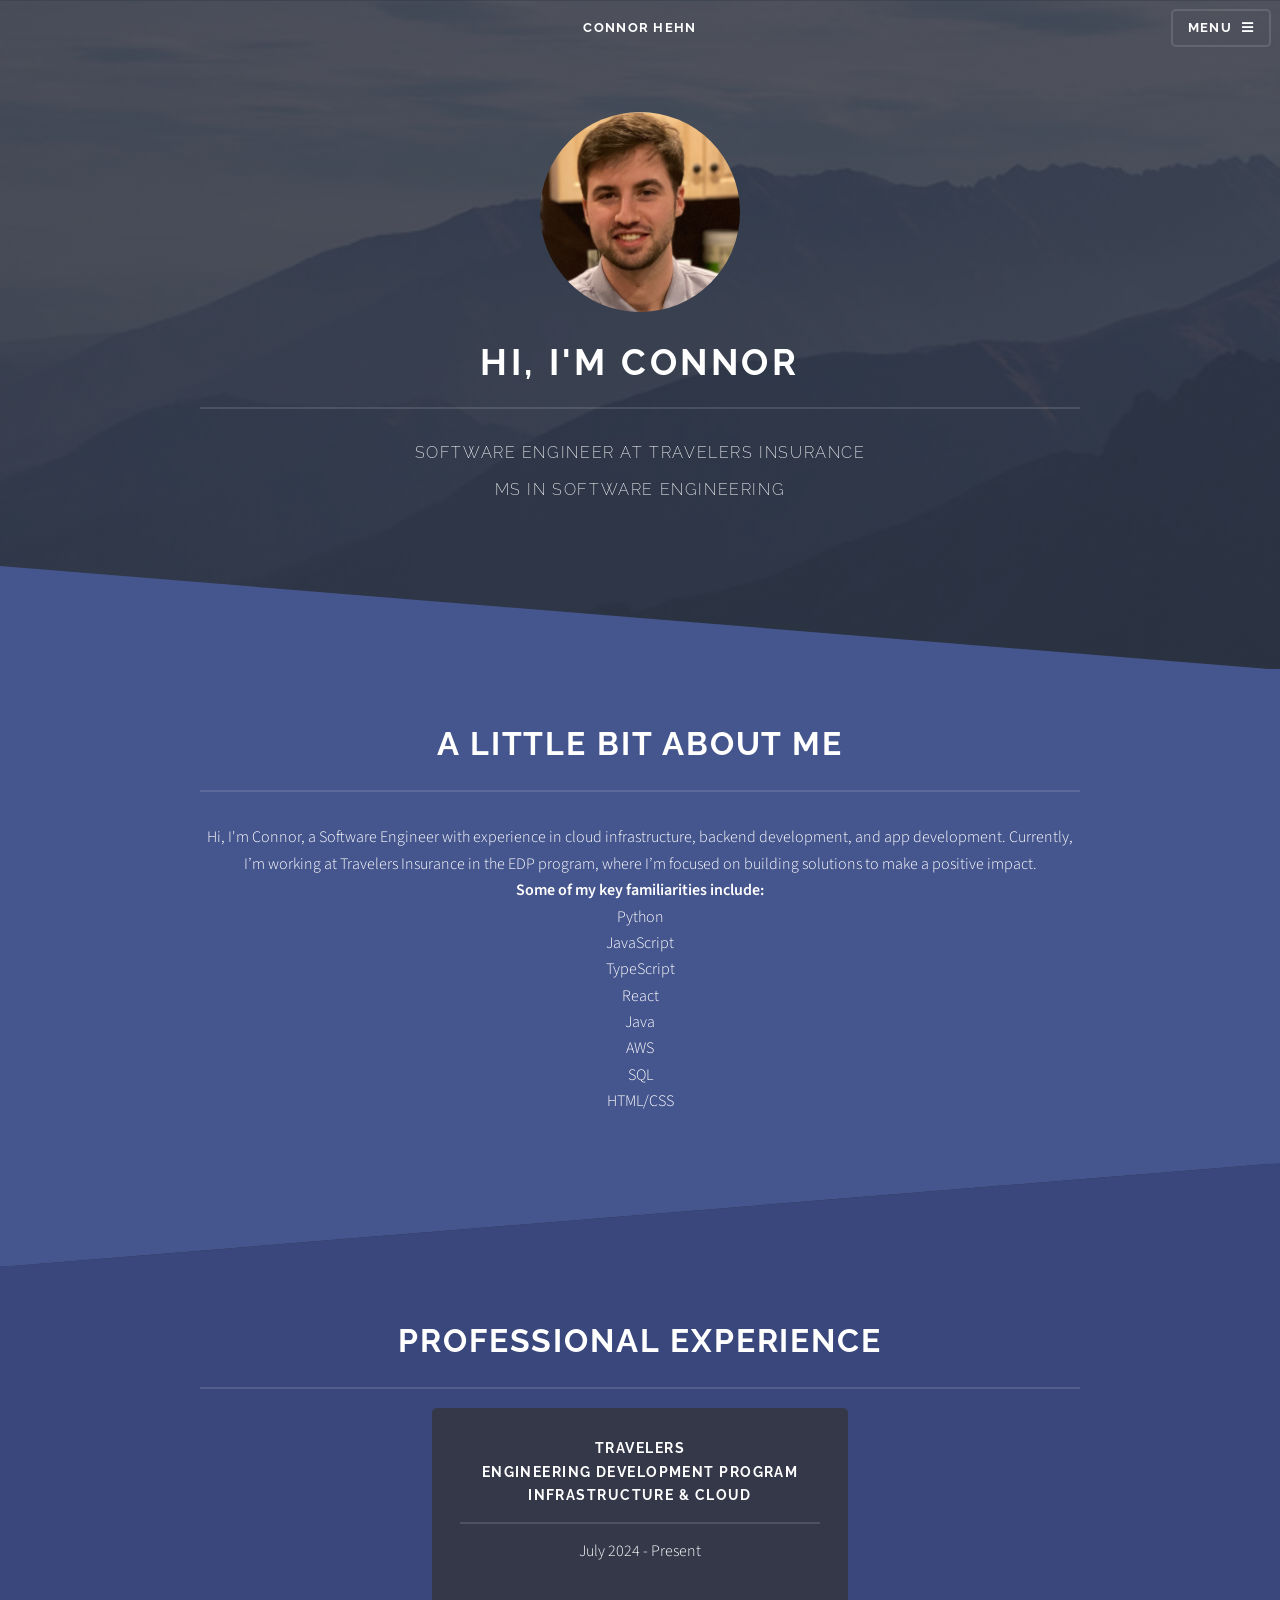
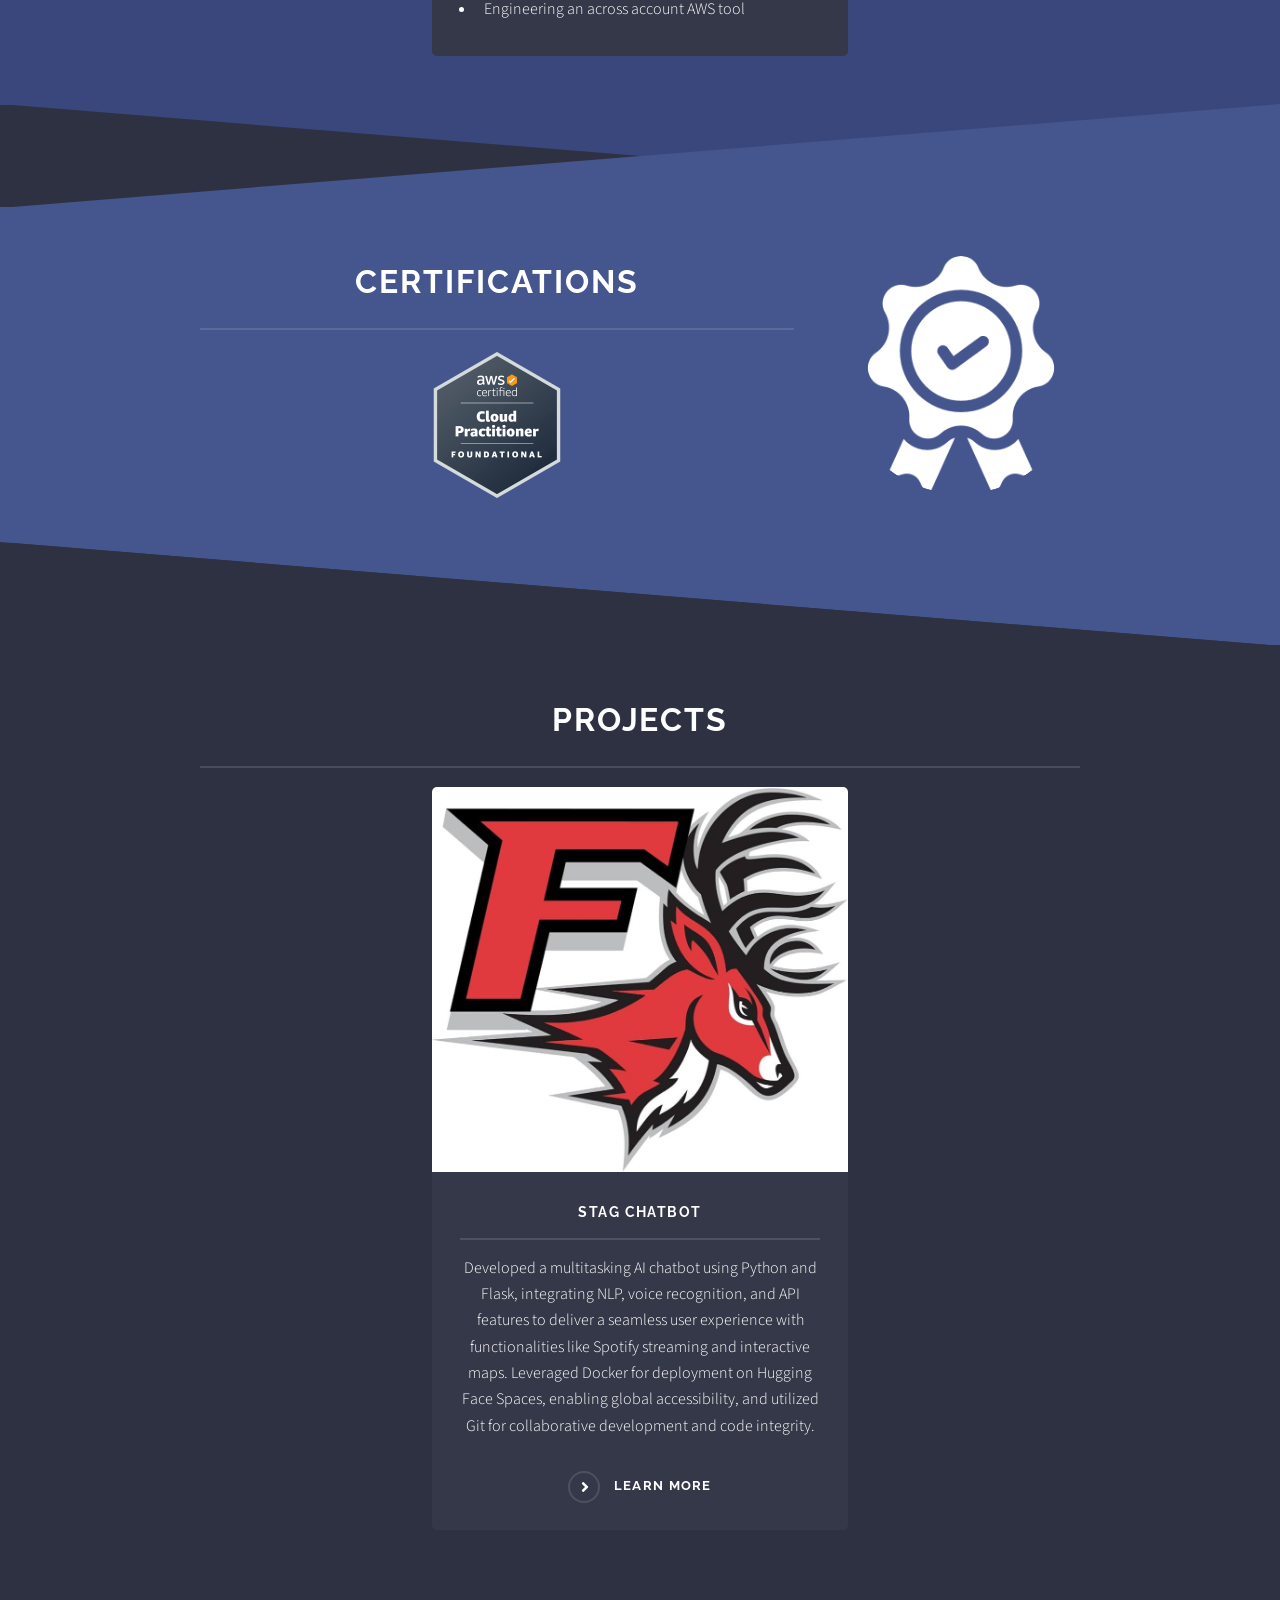
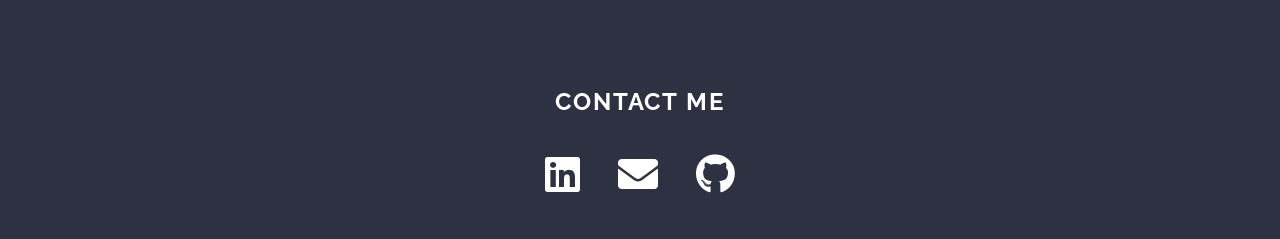
==== index.html @ ee466ce4 "fix certification link" ====
<!DOCTYPE HTML>
<html>
	<head>
		<title>Connor Hehn</title>
		<meta charset="utf-8" />
		<meta name="viewport" content="width=device-width, initial-scale=1, user-scalable=no" />
		<meta name="author" content="Connor Hehn">
		<meta name="description" property="og:description" content="A personal website to highlight Connor Hehn's portfolio as a software engineer.">
		<meta property="og:image" content="pageimage.png">
		<meta property="og:title" content="Connor Hehn">
		<link rel="stylesheet" href="assets/css/main.css" />
		<link rel="icon" href="favicon.ico"/>
		<noscript><link rel="stylesheet" href="assets/css/noscript.css" /></noscript>
	</head>
		<!-- Google tag (gtag.js) -->
	<script async src="https://www.googletagmanager.com/gtag/js?id=G-J996X0J5LH"></script>
	<script>
	window.dataLayer = window.dataLayer || [];
	function gtag(){dataLayer.push(arguments);}
	gtag('js', new Date());
	gtag('config', 'G-J996X0J5LH');
	</script>
	<body class="is-preload">
		<!-- Page Wrapper -->
		<div id="page-wrapper">
			<!-- Header -->
			<header id="header" class="alt">
				<h1><a href="index.html">Connor Hehn</a></h1>
				<nav>
					<a href="#menu">Menu</a>
				</nav>
			</header>
			<!-- Menu -->
			<nav id="menu">
				<div class="inner">
					<h2>Menu</h2>
					<ul class="links">
						<li><a href="stag-chatbot.html">Stag Chatbot</a></li>
					</ul>
					<a href="#" class="close">Close</a>
				</div>
			</nav>
			<!-- Banner -->
			<section id="banner">
				<div class="inner">
					<style>
						img {
							border-radius: 50%;
							display: block;
							margin-left: auto;
							margin-right: auto;
						}
						p {text-align: center;}
					</style>
					<div class="logo"><img src="images/connor.jpg" alt="Picture of Me" width="200" height="200"></span></div>
					<h2 style="text-align: center;">Hi, I'm Connor</h2>
					<p style="margin-bottom: 5px"> Software Engineer at Travelers Insurance </p>
					<p> MS in Software Engineering </p>
				</div>
			</section>

			<!-- Wrapper -->
			<!-- Regular wrapper angles down to left, alt angles down to right -->
			<!-- Use article style="position: relative; margin:auto;" on last article if
				   odd number of projects. If even number, simply use article-->
			<section id="wrapper">
				<section id="one" class="wrapper alt spotlight style2">
					<div class="inner">
						<div class="content">
							<style>
								h2, h1, a {text-align: center;}
							</style>
							<h2 class="major"><font size="6">A Little Bit About Me</font></h2>
							<p>
							<p>Hi, I'm Connor, a Software Engineer with experience in cloud infrastructure, backend development, and app development.
								Currently, I’m working at Travelers Insurance in the EDP program, where I’m focused on building solutions to make a positive impact.<br>
								<b>Some of my key familiarities include:</b><br>
								Python<br>
								JavaScript<br>
								TypeScript<br>
								React<br>
								Java<br>
								AWS<br>
								SQL<br>
								HTML/CSS<br>
							</p>
							<!-- <a href="pages/Connor_Hehn_Resume.pdf" target="_blank" class="special">Resume</a> -->
							<!-- Proficiency bubbles for different skills -->
							<!-- <div id="proficiency-bubbles">
								<div class="dot  gray  dot--full"></div>
								<div class="dot  gray  dot--full"></div>
								<div class="dot  gray  dot--fill-left"></div>
								<div class="dot  gray  dot--empty"></div>
								<div class="dot  gray  dot--empty"></div>
							</div> -->
						</div>
					</div>
				</section>
				<!-- Use this section to describe work experience.
						 If using this, change class for section id four to "wrapper" -->
				<section id="one" class="wrapper spotlight style4">
					<div class="inner harry">
						<div class="content">
							<h2 class="major"><font size="6">Professional Experience</font></h2>
							<section class="features">
								<article style="position: relative; margin:auto;">
									<h3 class="major" style="text-align: center;">
										<a
											class="url"
											href="https://www.travelers.com/"
											target="_blank"
										>Travelers</a><br>
										Engineering Development Program
										Infrastructure & Cloud
									</h3>
									<p class="work-date">July 2024 - Present</p>
									<ul style="text-align:left;">
										<li>Engineering an across account AWS tool</li>
									</ul>
								</article>

							</section>
						</div>
					</div>
				</section>
				<section id="three" class="wrapper spotlight style2">
					<div class="inner">
						<a class="image">
							<img src="images/certification.png" alt="Certification" style="filter: invert(1) brightness(2);">
						</a>

						<div class="content">
							<h2 class="major"><font size="6">Certifications</font></h2>
							<!-- <p>AWS Certified Cloud Practitioner</p> -->
							<a href="https://www.credly.com/badges/d2fedb6b-5ef0-405b-ab07-8975666cb69b/public_url" target="_blank">
								<img src="images/aws-certified-cloud-practitioner.png" alt="Certification" width="150" height="150">
							</a>
							<br>
							<!-- <a href="https://www.parchment.com/u/award/5f5fc1798670647a7231872740c32a31" target="_blank">
								<img src="images/Fairfield_University_seal.png" alt="Diploma" width="150" height="150">
							</a> -->
														<!-- <a href="#" class="special">Learn more</a> -->
						</div>
					</div>
				</section>
				<!-- Side Projects Heading -->
				<section id="four" class="wrapper alt style1">
					<div class="inner harry" style="text-align: center;">
						<h2 class="major"><font size="6">Projects</font></h2>
						<section class="features">
							<article style="position: relative; margin:auto;">
								<a href="stag-chatbot.html" class="image"><img src="images/Stag.jpg" alt="" /></a>
								<h3 class="major">Stag Chatbot</h3>
								<p>Developed a multitasking AI chatbot using Python and Flask, integrating NLP, voice recognition,
									and API features to deliver a seamless user experience with functionalities like
									Spotify streaming and interactive maps. Leveraged Docker for deployment on Hugging Face Spaces,
									enabling global accessibility, and utilized Git for collaborative development and code integrity.
								</p>
								<a href="stag-chatbot.html" class="special">Learn more</a>
							</article>
						</section>
					</div>
				</section>
				<!-- Use this section to add any information after portfolio -->
				<!-- <section id="three" class="wrapper spotlight style3">
					<div class="inner">
						<a href="#" class="image"><img src="images/pic01.jpg" alt="" /></a>
						<div class="content">
							<style>
								h2 {text-align: center;}
							</style>
							<h2 class="major"><font size="5">A Little Bit About Me</font></h2>
							<p></p>
							<a href="#" class="special">Learn more</a>
						</div>
					</div>
				</section> -->
			</section>

			<!-- Footer -->
			<div class="inner">
				<h2 style="text-align: center;"><font size="5">Contact Me</font></h2>
				<style>
					ul { text-align: center; }
				</style>
				<ul class="icons">
					<font size="6">
						<li><a href="https://www.linkedin.com/in/connor-hehn/" target="_blank" class="icon brands fa-linkedin"><span class="label">LinkedIn</span></a></li>
						<li><a href="mailto:connor.hehn@gmail.com" class="icon solid fa-envelope"><span class="label">Mail</span></a></li>
						<li><a href="https://github.com/connorhehn" target="_blank" class="icon brands fa-github"><span class="label">Github</span></a></li>
					</font>
				</ul>
			</div>
		</div>

		<!-- Scripts -->
		<script src="assets/js/jquery.min.js"></script>
		<script src="assets/js/jquery.scrollex.min.js"></script>
		<script src="assets/js/browser.min.js"></script>
		<script src="assets/js/breakpoints.min.js"></script>
		<script src="assets/js/util.js"></script>
		<script src="assets/js/main.js"></script>

	</body>
</html>
---- assets/css/main.css ----
@import url(fontawesome-all.min.css);
@import url("https://fonts.googleapis.com/css?family=Raleway:200,700|Source+Sans+Pro:300,600,300italic,600italic");

/*
	Solid State by HTML5 UP
	html5up.net | @ajlkn
	Free for personal and commercial use under the CCA 3.0 license (html5up.net/license)
*/

html, body, div, span, applet, object,
iframe, h1, h2, h3, h4, h5, h6, p, blockquote,
pre, a, abbr, acronym, address, big, cite,
code, del, dfn, em, img, ins, kbd, q, s, samp,
small, strike, strong, sub, sup, tt, var, b,
u, i, center, dl, dt, dd, ol, ul, li, fieldset,
form, label, legend, table, caption, tbody,
tfoot, thead, tr, th, td, article, aside,
canvas, details, embed, figure, figcaption,
footer, header, hgroup, menu, nav, output, ruby,
section, summary, time, mark, audio, video {
	margin: 0;
	padding: 0;
	border: 0;
	font-size: 100%;
	font: inherit;
	vertical-align: baseline;}

article, aside, details, figcaption, figure,
footer, header, hgroup, menu, nav, section {
	display: block;}

body {
	line-height: 1;
}

ol, ul {
	list-style: none;
}

blockquote, q {
	quotes: none;
}

	blockquote:before, blockquote:after, q:before, q:after {
		content: '';
		content: none;
	}

table {
	border-collapse: collapse;
	border-spacing: 0;
}

body {
	-webkit-text-size-adjust: none;
}

mark {
	background-color: transparent;
	color: inherit;
}

input::-moz-focus-inner {
	border: 0;
	padding: 0;
}

input, select, textarea {
	-moz-appearance: none;
	-webkit-appearance: none;
	-ms-appearance: none;
	appearance: none;
}

/* Basic */

	@-ms-viewport {
		width: device-width;
	}

	body {
		-ms-overflow-style: scrollbar;
	}

	@media screen and (max-width: 480px) {

		html, body {
			min-width: 320px;
		}

	}

	html {
		box-sizing: border-box;
	}

	*, *:before, *:after {
		box-sizing: inherit;
	}

	body {
		background-color: #2e3141;
		background-image: linear-gradient(to top, rgba(46, 49, 65, 0.8), rgba(46, 49, 65, 0.8)), url("../../images/bg.jpg");
		background-size: auto, cover;
		background-attachment: fixed, fixed;
		background-position: center, center;
	}

		body.is-preload *, body.is-preload *:before, body.is-preload *:after {
			-moz-animation: none !important;
			-webkit-animation: none !important;
			-ms-animation: none !important;
			animation: none !important;
			-moz-transition: none !important;
			-webkit-transition: none !important;
			-ms-transition: none !important;
			transition: none !important;
		}

/* Type */

	body, input, select, textarea {
		color: #ffffff;
		font-family: "Source Sans Pro", Helvetica, sans-serif;
		font-size: 16.5pt;
		font-weight: 300;
		line-height: 1.65;
	}

		@media screen and (max-width: 1680px) {

			body, input, select, textarea {
				font-size: 13pt;
			}

		}

		@media screen and (max-width: 1280px) {

			body, input, select, textarea {
				font-size: 12pt;
			}

		}

		@media screen and (max-width: 980px) {

			body, input, select, textarea {
				font-size: 12pt;
			}

		}

		@media screen and (max-width: 736px) {

			body, input, select, textarea {
				font-size: 12pt;
			}

		}

		@media screen and (max-width: 480px) {

			body, input, select, textarea {
				font-size: 12pt;
			}

		}

	a {
		-moz-transition: color 0.2s ease-in-out, border-bottom-color 0.2s ease-in-out;
		-webkit-transition: color 0.2s ease-in-out, border-bottom-color 0.2s ease-in-out;
		-ms-transition: color 0.2s ease-in-out, border-bottom-color 0.2s ease-in-out;
		transition: color 0.2s ease-in-out, border-bottom-color 0.2s ease-in-out;
		border-bottom: dotted 1px rgba(255, 255, 255, 0.35);
		color: #ffffff;
		text-decoration: none;
	}

		a:hover {
			border-bottom-color: transparent;
			color: #ffffff !important;
		}

		a.special:not(.button) {
			text-decoration: none;
			border-bottom: 0;
			display: block;
			font-family: Raleway, Helvetica, sans-serif;
			font-size: 0.8em;
			font-weight: 700;
			letter-spacing: 0.1em;
			margin: 0 0 2em 0;
			text-transform: uppercase;
		}

			a.special:not(.button):before {
				-moz-osx-font-smoothing: grayscale;
				-webkit-font-smoothing: antialiased;
				display: inline-block;
				font-style: normal;
				font-variant: normal;
				text-rendering: auto;
				line-height: 1;
				text-transform: none !important;
				font-family: 'Font Awesome 5 Free';
				font-weight: 900;
			}

			a.special:not(.button):before {
				-moz-transition: background-color 0.2s ease-in-out;
				-webkit-transition: background-color 0.2s ease-in-out;
				-ms-transition: background-color 0.2s ease-in-out;
				transition: background-color 0.2s ease-in-out;
				border-radius: 100%;
				border: solid 2px rgba(255, 255, 255, 0.125);
				content: '\f105';
				display: inline-block;
				font-size: 1.25em;
				height: 2em;
				line-height: 1.75em;
				margin-right: 0.85em;
				text-align: center;
				text-indent: 0.15em;
				vertical-align: middle;
				width: 2em;
			}

			a.special:not(.button):hover:before {
				background-color: rgba(255, 255, 255, 0.025);
			}

			a.special:not(.button):active:before {
				background-color: rgba(255, 255, 255, 0.075);
			}

	strong, b {
		color: #ffffff;
		font-weight: 600;
	}

	em, i {
		font-style: italic;
	}

	p {
		margin: 0 0 2em 0;
	}

	h1, h2, h3, h4, h5, h6 {
		color: #ffffff;
		font-family: Raleway, Helvetica, sans-serif;
		font-weight: 700;
		letter-spacing: 0.1em;
		margin: 0 0 1em 0;
		text-transform: uppercase;
	}

		h1 a, h2 a, h3 a, h4 a, h5 a, h6 a {
			color: inherit;
			text-decoration: none;
			border-bottom: 0;
		}

		h1 span, h2 span, h3 span, h4 span, h5 span, h6 span {
			font-weight: 200;
		}

		h1.major, h2.major, h3.major, h4.major, h5.major, h6.major {
			padding-bottom: 1em;
			border-bottom: solid 2px rgba(255, 255, 255, 0.125);
		}

	h2 {
		font-size: 1.2em;
	}

	h3 {
		font-size: 0.9em;
	}

	h4 {
		font-size: 0.7em;
	}

	h5 {
		font-size: 0.7em;
	}

	h6 {
		font-size: 0.7em;
	}

	@media screen and (max-width: 736px) {

		h2 {
			font-size: 1em;
		}

		h3 {
			font-size: 0.8em;
		}

	}

	sub {
		font-size: 0.8em;
		position: relative;
		top: 0.5em;
	}

	sup {
		font-size: 0.8em;
		position: relative;
		top: -0.5em;
	}

	blockquote {
		border-left: solid 4px rgba(255, 255, 255, 0.125);
		font-style: italic;
		margin: 0 0 2em 0;
		padding: 0.5em 0 0.5em 2em;
	}

	code {
		background: rgba(255, 255, 255, 0.025);
		border-radius: 5px;
		border: solid 2px rgba(255, 255, 255, 0.125);
		font-family: "Courier New", monospace;
		font-size: 0.9em;
		margin: 0 0.25em;
		padding: 0.25em 0.65em;
	}

	pre {
		-webkit-overflow-scrolling: touch;
		font-family: "Courier New", monospace;
		font-size: 0.9em;
		margin: 0 0 2em 0;
	}

		pre code {
			display: block;
			line-height: 1.75em;
			padding: 1em 1.5em;
			overflow-x: auto;
		}

	hr {
		border: 0;
		border-bottom: solid 2px rgba(255, 255, 255, 0.125);
		margin: 2.5em 0;
	}

		hr.major {
			margin: 4em 0;
		}

	.align-left {
		text-align: left;
	}

	.align-center {
		text-align: center;
	}

	.align-right {
		text-align: right;
	}

/* Row */

	.row {
		display: flex;
		flex-wrap: wrap;
		box-sizing: border-box;
		align-items: stretch;
	}

		.row > * {
			box-sizing: border-box;
		}

		.row.gtr-uniform > * > :last-child {
			margin-bottom: 0;
		}

		.row.aln-left {
			justify-content: flex-start;
		}

		.row.aln-center {
			justify-content: center;
		}

		.row.aln-right {
			justify-content: flex-end;
		}

		.row.aln-top {
			align-items: flex-start;
		}

		.row.aln-middle {
			align-items: center;
		}

		.row.aln-bottom {
			align-items: flex-end;
		}

		.row > .imp {
			order: -1;
		}

		.row > .col-1 {
			width: 8.33333%;
		}

		.row > .off-1 {
			margin-left: 8.33333%;
		}

		.row > .col-2 {
			width: 16.66667%;
		}

		.row > .off-2 {
			margin-left: 16.66667%;
		}

		.row > .col-3 {
			width: 25%;
		}

		.row > .off-3 {
			margin-left: 25%;
		}

		.row > .col-4 {
			width: 33.33333%;
		}

		.row > .off-4 {
			margin-left: 33.33333%;
		}

		.row > .col-5 {
			width: 41.66667%;
		}

		.row > .off-5 {
			margin-left: 41.66667%;
		}

		.row > .col-6 {
			width: 50%;
		}

		.row > .off-6 {
			margin-left: 50%;
		}

		.row > .col-7 {
			width: 58.33333%;
		}

		.row > .off-7 {
			margin-left: 58.33333%;
		}

		.row > .col-8 {
			width: 66.66667%;
		}

		.row > .off-8 {
			margin-left: 66.66667%;
		}

		.row > .col-9 {
			width: 75%;
		}

		.row > .off-9 {
			margin-left: 75%;
		}

		.row > .col-10 {
			width: 83.33333%;
		}

		.row > .off-10 {
			margin-left: 83.33333%;
		}

		.row > .col-11 {
			width: 91.66667%;
		}

		.row > .off-11 {
			margin-left: 91.66667%;
		}

		.row > .col-12 {
			width: 100%;
		}

		.row > .off-12 {
			margin-left: 100%;
		}

		.row.gtr-0 {
			margin-top: 0;
			margin-left: 0em;
		}

			.row.gtr-0 > * {
				padding: 0 0 0 0em;
			}

			.row.gtr-0.gtr-uniform {
				margin-top: 0em;
			}

				.row.gtr-0.gtr-uniform > * {
					padding-top: 0em;
				}

		.row.gtr-25 {
			margin-top: 0;
			margin-left: -0.4375em;
		}

			.row.gtr-25 > * {
				padding: 0 0 0 0.4375em;
			}

			.row.gtr-25.gtr-uniform {
				margin-top: -0.4375em;
			}

				.row.gtr-25.gtr-uniform > * {
					padding-top: 0.4375em;
				}

		.row.gtr-50 {
			margin-top: 0;
			margin-left: -0.875em;
		}

			.row.gtr-50 > * {
				padding: 0 0 0 0.875em;
			}

			.row.gtr-50.gtr-uniform {
				margin-top: -0.875em;
			}

				.row.gtr-50.gtr-uniform > * {
					padding-top: 0.875em;
				}

		.row {
			margin-top: 0;
			margin-left: -1.75em;
		}

			.row > * {
				padding: 0 0 0 1.75em;
			}

			.row.gtr-uniform {
				margin-top: -1.75em;
			}

				.row.gtr-uniform > * {
					padding-top: 1.75em;
				}

		.row.gtr-150 {
			margin-top: 0;
			margin-left: -2.625em;
		}

			.row.gtr-150 > * {
				padding: 0 0 0 2.625em;
			}

			.row.gtr-150.gtr-uniform {
				margin-top: -2.625em;
			}

				.row.gtr-150.gtr-uniform > * {
					padding-top: 2.625em;
				}

		.row.gtr-200 {
			margin-top: 0;
			margin-left: -3.5em;
		}

			.row.gtr-200 > * {
				padding: 0 0 0 3.5em;
			}

			.row.gtr-200.gtr-uniform {
				margin-top: -3.5em;
			}

				.row.gtr-200.gtr-uniform > * {
					padding-top: 3.5em;
				}

		@media screen and (max-width: 1680px) {

			.row {
				display: flex;
				flex-wrap: wrap;
				box-sizing: border-box;
				align-items: stretch;
			}

				.row > * {
					box-sizing: border-box;
				}

				.row.gtr-uniform > * > :last-child {
					margin-bottom: 0;
				}

				.row.aln-left {
					justify-content: flex-start;
				}

				.row.aln-center {
					justify-content: center;
				}

				.row.aln-right {
					justify-content: flex-end;
				}

				.row.aln-top {
					align-items: flex-start;
				}

				.row.aln-middle {
					align-items: center;
				}

				.row.aln-bottom {
					align-items: flex-end;
				}

				.row > .imp-xlarge {
					order: -1;
				}

				.row > .col-1-xlarge {
					width: 8.33333%;
				}

				.row > .off-1-xlarge {
					margin-left: 8.33333%;
				}

				.row > .col-2-xlarge {
					width: 16.66667%;
				}

				.row > .off-2-xlarge {
					margin-left: 16.66667%;
				}

				.row > .col-3-xlarge {
					width: 25%;
				}

				.row > .off-3-xlarge {
					margin-left: 25%;
				}

				.row > .col-4-xlarge {
					width: 33.33333%;
				}

				.row > .off-4-xlarge {
					margin-left: 33.33333%;
				}

				.row > .col-5-xlarge {
					width: 41.66667%;
				}

				.row > .off-5-xlarge {
					margin-left: 41.66667%;
				}

				.row > .col-6-xlarge {
					width: 50%;
				}

				.row > .off-6-xlarge {
					margin-left: 50%;
				}

				.row > .col-7-xlarge {
					width: 58.33333%;
				}

				.row > .off-7-xlarge {
					margin-left: 58.33333%;
				}

				.row > .col-8-xlarge {
					width: 66.66667%;
				}

				.row > .off-8-xlarge {
					margin-left: 66.66667%;
				}

				.row > .col-9-xlarge {
					width: 75%;
				}

				.row > .off-9-xlarge {
					margin-left: 75%;
				}

				.row > .col-10-xlarge {
					width: 83.33333%;
				}

				.row > .off-10-xlarge {
					margin-left: 83.33333%;
				}

				.row > .col-11-xlarge {
					width: 91.66667%;
				}

				.row > .off-11-xlarge {
					margin-left: 91.66667%;
				}

				.row > .col-12-xlarge {
					width: 100%;
				}

				.row > .off-12-xlarge {
					margin-left: 100%;
				}

				.row.gtr-0 {
					margin-top: 0;
					margin-left: 0em;
				}

					.row.gtr-0 > * {
						padding: 0 0 0 0em;
					}

					.row.gtr-0.gtr-uniform {
						margin-top: 0em;
					}

						.row.gtr-0.gtr-uniform > * {
							padding-top: 0em;
						}

				.row.gtr-25 {
					margin-top: 0;
					margin-left: -0.4375em;
				}

					.row.gtr-25 > * {
						padding: 0 0 0 0.4375em;
					}

					.row.gtr-25.gtr-uniform {
						margin-top: -0.4375em;
					}

						.row.gtr-25.gtr-uniform > * {
							padding-top: 0.4375em;
						}

				.row.gtr-50 {
					margin-top: 0;
					margin-left: -0.875em;
				}

					.row.gtr-50 > * {
						padding: 0 0 0 0.875em;
					}

					.row.gtr-50.gtr-uniform {
						margin-top: -0.875em;
					}

						.row.gtr-50.gtr-uniform > * {
							padding-top: 0.875em;
						}

				.row {
					margin-top: 0;
					margin-left: -1.75em;
				}

					.row > * {
						padding: 0 0 0 1.75em;
					}

					.row.gtr-uniform {
						margin-top: -1.75em;
					}

						.row.gtr-uniform > * {
							padding-top: 1.75em;
						}

				.row.gtr-150 {
					margin-top: 0;
					margin-left: -2.625em;
				}

					.row.gtr-150 > * {
						padding: 0 0 0 2.625em;
					}

					.row.gtr-150.gtr-uniform {
						margin-top: -2.625em;
					}

						.row.gtr-150.gtr-uniform > * {
							padding-top: 2.625em;
						}

				.row.gtr-200 {
					margin-top: 0;
					margin-left: -3.5em;
				}

					.row.gtr-200 > * {
						padding: 0 0 0 3.5em;
					}

					.row.gtr-200.gtr-uniform {
						margin-top: -3.5em;
					}

						.row.gtr-200.gtr-uniform > * {
							padding-top: 3.5em;
						}

		}

		@media screen and (max-width: 1280px) {

			.row {
				display: flex;
				flex-wrap: wrap;
				box-sizing: border-box;
				align-items: stretch;
			}

				.row > * {
					box-sizing: border-box;
				}

				.row.gtr-uniform > * > :last-child {
					margin-bottom: 0;
				}

				.row.aln-left {
					justify-content: flex-start;
				}

				.row.aln-center {
					justify-content: center;
				}

				.row.aln-right {
					justify-content: flex-end;
				}

				.row.aln-top {
					align-items: flex-start;
				}

				.row.aln-middle {
					align-items: center;
				}

				.row.aln-bottom {
					align-items: flex-end;
				}

				.row > .imp-large {
					order: -1;
				}

				.row > .col-1-large {
					width: 8.33333%;
				}

				.row > .off-1-large {
					margin-left: 8.33333%;
				}

				.row > .col-2-large {
					width: 16.66667%;
				}

				.row > .off-2-large {
					margin-left: 16.66667%;
				}

				.row > .col-3-large {
					width: 25%;
				}

				.row > .off-3-large {
					margin-left: 25%;
				}

				.row > .col-4-large {
					width: 33.33333%;
				}

				.row > .off-4-large {
					margin-left: 33.33333%;
				}

				.row > .col-5-large {
					width: 41.66667%;
				}

				.row > .off-5-large {
					margin-left: 41.66667%;
				}

				.row > .col-6-large {
					width: 50%;
				}

				.row > .off-6-large {
					margin-left: 50%;
				}

				.row > .col-7-large {
					width: 58.33333%;
				}

				.row > .off-7-large {
					margin-left: 58.33333%;
				}

				.row > .col-8-large {
					width: 66.66667%;
				}

				.row > .off-8-large {
					margin-left: 66.66667%;
				}

				.row > .col-9-large {
					width: 75%;
				}

				.row > .off-9-large {
					margin-left: 75%;
				}

				.row > .col-10-large {
					width: 83.33333%;
				}

				.row > .off-10-large {
					margin-left: 83.33333%;
				}

				.row > .col-11-large {
					width: 91.66667%;
				}

				.row > .off-11-large {
					margin-left: 91.66667%;
				}

				.row > .col-12-large {
					width: 100%;
				}

				.row > .off-12-large {
					margin-left: 100%;
				}

				.row.gtr-0 {
					margin-top: 0;
					margin-left: 0em;
				}

					.row.gtr-0 > * {
						padding: 0 0 0 0em;
					}

					.row.gtr-0.gtr-uniform {
						margin-top: 0em;
					}

						.row.gtr-0.gtr-uniform > * {
							padding-top: 0em;
						}

				.row.gtr-25 {
					margin-top: 0;
					margin-left: -0.4375em;
				}

					.row.gtr-25 > * {
						padding: 0 0 0 0.4375em;
					}

					.row.gtr-25.gtr-uniform {
						margin-top: -0.4375em;
					}

						.row.gtr-25.gtr-uniform > * {
							padding-top: 0.4375em;
						}

				.row.gtr-50 {
					margin-top: 0;
					margin-left: -0.875em;
				}

					.row.gtr-50 > * {
						padding: 0 0 0 0.875em;
					}

					.row.gtr-50.gtr-uniform {
						margin-top: -0.875em;
					}

						.row.gtr-50.gtr-uniform > * {
							padding-top: 0.875em;
						}

				.row {
					margin-top: 0;
					margin-left: -1.75em;
				}

					.row > * {
						padding: 0 0 0 1.75em;
					}

					.row.gtr-uniform {
						margin-top: -1.75em;
					}

						.row.gtr-uniform > * {
							padding-top: 1.75em;
						}

				.row.gtr-150 {
					margin-top: 0;
					margin-left: -2.625em;
				}

					.row.gtr-150 > * {
						padding: 0 0 0 2.625em;
					}

					.row.gtr-150.gtr-uniform {
						margin-top: -2.625em;
					}

						.row.gtr-150.gtr-uniform > * {
							padding-top: 2.625em;
						}

				.row.gtr-200 {
					margin-top: 0;
					margin-left: -3.5em;
				}

					.row.gtr-200 > * {
						padding: 0 0 0 3.5em;
					}

					.row.gtr-200.gtr-uniform {
						margin-top: -3.5em;
					}

						.row.gtr-200.gtr-uniform > * {
							padding-top: 3.5em;
						}

		}

		@media screen and (max-width: 980px) {

			.row {
				display: flex;
				flex-wrap: wrap;
				box-sizing: border-box;
				align-items: stretch;
			}

				.row > * {
					box-sizing: border-box;
				}

				.row.gtr-uniform > * > :last-child {
					margin-bottom: 0;
				}

				.row.aln-left {
					justify-content: flex-start;
				}

				.row.aln-center {
					justify-content: center;
				}

				.row.aln-right {
					justify-content: flex-end;
				}

				.row.aln-top {
					align-items: flex-start;
				}

				.row.aln-middle {
					align-items: center;
				}

				.row.aln-bottom {
					align-items: flex-end;
				}

				.row > .imp-medium {
					order: -1;
				}

				.row > .col-1-medium {
					width: 8.33333%;
				}

				.row > .off-1-medium {
					margin-left: 8.33333%;
				}

				.row > .col-2-medium {
					width: 16.66667%;
				}

				.row > .off-2-medium {
					margin-left: 16.66667%;
				}

				.row > .col-3-medium {
					width: 25%;
				}

				.row > .off-3-medium {
					margin-left: 25%;
				}

				.row > .col-4-medium {
					width: 33.33333%;
				}

				.row > .off-4-medium {
					margin-left: 33.33333%;
				}

				.row > .col-5-medium {
					width: 41.66667%;
				}

				.row > .off-5-medium {
					margin-left: 41.66667%;
				}

				.row > .col-6-medium {
					width: 50%;
				}

				.row > .off-6-medium {
					margin-left: 50%;
				}

				.row > .col-7-medium {
					width: 58.33333%;
				}

				.row > .off-7-medium {
					margin-left: 58.33333%;
				}

				.row > .col-8-medium {
					width: 66.66667%;
				}

				.row > .off-8-medium {
					margin-left: 66.66667%;
				}

				.row > .col-9-medium {
					width: 75%;
				}

				.row > .off-9-medium {
					margin-left: 75%;
				}

				.row > .col-10-medium {
					width: 83.33333%;
				}

				.row > .off-10-medium {
					margin-left: 83.33333%;
				}

				.row > .col-11-medium {
					width: 91.66667%;
				}

				.row > .off-11-medium {
					margin-left: 91.66667%;
				}

				.row > .col-12-medium {
					width: 100%;
				}

				.row > .off-12-medium {
					margin-left: 100%;
				}

				.row.gtr-0 {
					margin-top: 0;
					margin-left: 0em;
				}

					.row.gtr-0 > * {
						padding: 0 0 0 0em;
					}

					.row.gtr-0.gtr-uniform {
						margin-top: 0em;
					}

						.row.gtr-0.gtr-uniform > * {
							padding-top: 0em;
						}

				.row.gtr-25 {
					margin-top: 0;
					margin-left: -0.4375em;
				}

					.row.gtr-25 > * {
						padding: 0 0 0 0.4375em;
					}

					.row.gtr-25.gtr-uniform {
						margin-top: -0.4375em;
					}

						.row.gtr-25.gtr-uniform > * {
							padding-top: 0.4375em;
						}

				.row.gtr-50 {
					margin-top: 0;
					margin-left: -0.875em;
				}

					.row.gtr-50 > * {
						padding: 0 0 0 0.875em;
					}

					.row.gtr-50.gtr-uniform {
						margin-top: -0.875em;
					}

						.row.gtr-50.gtr-uniform > * {
							padding-top: 0.875em;
						}

				.row {
					margin-top: 0;
					margin-left: -1.75em;
				}

					.row > * {
						padding: 0 0 0 1.75em;
					}

					.row.gtr-uniform {
						margin-top: -1.75em;
					}

						.row.gtr-uniform > * {
							padding-top: 1.75em;
						}

				.row.gtr-150 {
					margin-top: 0;
					margin-left: -2.625em;
				}

					.row.gtr-150 > * {
						padding: 0 0 0 2.625em;
					}

					.row.gtr-150.gtr-uniform {
						margin-top: -2.625em;
					}

						.row.gtr-150.gtr-uniform > * {
							padding-top: 2.625em;
						}

				.row.gtr-200 {
					margin-top: 0;
					margin-left: -3.5em;
				}

					.row.gtr-200 > * {
						padding: 0 0 0 3.5em;
					}

					.row.gtr-200.gtr-uniform {
						margin-top: -3.5em;
					}

						.row.gtr-200.gtr-uniform > * {
							padding-top: 3.5em;
						}

		}

		@media screen and (max-width: 736px) {

			.row {
				display: flex;
				flex-wrap: wrap;
				box-sizing: border-box;
				align-items: stretch;
			}

				.row > * {
					box-sizing: border-box;
				}

				.row.gtr-uniform > * > :last-child {
					margin-bottom: 0;
				}

				.row.aln-left {
					justify-content: flex-start;
				}

				.row.aln-center {
					justify-content: center;
				}

				.row.aln-right {
					justify-content: flex-end;
				}

				.row.aln-top {
					align-items: flex-start;
				}

				.row.aln-middle {
					align-items: center;
				}

				.row.aln-bottom {
					align-items: flex-end;
				}

				.row > .imp-small {
					order: -1;
				}

				.row > .col-1-small {
					width: 8.33333%;
				}

				.row > .off-1-small {
					margin-left: 8.33333%;
				}

				.row > .col-2-small {
					width: 16.66667%;
				}

				.row > .off-2-small {
					margin-left: 16.66667%;
				}

				.row > .col-3-small {
					width: 25%;
				}

				.row > .off-3-small {
					margin-left: 25%;
				}

				.row > .col-4-small {
					width: 33.33333%;
				}

				.row > .off-4-small {
					margin-left: 33.33333%;
				}

				.row > .col-5-small {
					width: 41.66667%;
				}

				.row > .off-5-small {
					margin-left: 41.66667%;
				}

				.row > .col-6-small {
					width: 50%;
				}

				.row > .off-6-small {
					margin-left: 50%;
				}

				.row > .col-7-small {
					width: 58.33333%;
				}

				.row > .off-7-small {
					margin-left: 58.33333%;
				}

				.row > .col-8-small {
					width: 66.66667%;
				}

				.row > .off-8-small {
					margin-left: 66.66667%;
				}

				.row > .col-9-small {
					width: 75%;
				}

				.row > .off-9-small {
					margin-left: 75%;
				}

				.row > .col-10-small {
					width: 83.33333%;
				}

				.row > .off-10-small {
					margin-left: 83.33333%;
				}

				.row > .col-11-small {
					width: 91.66667%;
				}

				.row > .off-11-small {
					margin-left: 91.66667%;
				}

				.row > .col-12-small {
					width: 100%;
				}

				.row > .off-12-small {
					margin-left: 100%;
				}

				.row.gtr-0 {
					margin-top: 0;
					margin-left: 0em;
				}

					.row.gtr-0 > * {
						padding: 0 0 0 0em;
					}

					.row.gtr-0.gtr-uniform {
						margin-top: 0em;
					}

						.row.gtr-0.gtr-uniform > * {
							padding-top: 0em;
						}

				.row.gtr-25 {
					margin-top: 0;
					margin-left: -0.3125em;
				}

					.row.gtr-25 > * {
						padding: 0 0 0 0.3125em;
					}

					.row.gtr-25.gtr-uniform {
						margin-top: -0.3125em;
					}

						.row.gtr-25.gtr-uniform > * {
							padding-top: 0.3125em;
						}

				.row.gtr-50 {
					margin-top: 0;
					margin-left: -0.625em;
				}

					.row.gtr-50 > * {
						padding: 0 0 0 0.625em;
					}

					.row.gtr-50.gtr-uniform {
						margin-top: -0.625em;
					}

						.row.gtr-50.gtr-uniform > * {
							padding-top: 0.625em;
						}

				.row {
					margin-top: 0;
					margin-left: -1.25em;
				}

					.row > * {
						padding: 0 0 0 1.25em;
					}

					.row.gtr-uniform {
						margin-top: -1.25em;
					}

						.row.gtr-uniform > * {
							padding-top: 1.25em;
						}

				.row.gtr-150 {
					margin-top: 0;
					margin-left: -1.875em;
				}

					.row.gtr-150 > * {
						padding: 0 0 0 1.875em;
					}

					.row.gtr-150.gtr-uniform {
						margin-top: -1.875em;
					}

						.row.gtr-150.gtr-uniform > * {
							padding-top: 1.875em;
						}

				.row.gtr-200 {
					margin-top: 0;
					margin-left: -2.5em;
				}

					.row.gtr-200 > * {
						padding: 0 0 0 2.5em;
					}

					.row.gtr-200.gtr-uniform {
						margin-top: -2.5em;
					}

						.row.gtr-200.gtr-uniform > * {
							padding-top: 2.5em;
						}

		}

		@media screen and (max-width: 480px) {

			.row {
				display: flex;
				flex-wrap: wrap;
				box-sizing: border-box;
				align-items: stretch;
			}

				.row > * {
					box-sizing: border-box;
				}

				.row.gtr-uniform > * > :last-child {
					margin-bottom: 0;
				}

				.row.aln-left {
					justify-content: flex-start;
				}

				.row.aln-center {
					justify-content: center;
				}

				.row.aln-right {
					justify-content: flex-end;
				}

				.row.aln-top {
					align-items: flex-start;
				}

				.row.aln-middle {
					align-items: center;
				}

				.row.aln-bottom {
					align-items: flex-end;
				}

				.row > .imp-xsmall {
					order: -1;
				}

				.row > .col-1-xsmall {
					width: 8.33333%;
				}

				.row > .off-1-xsmall {
					margin-left: 8.33333%;
				}

				.row > .col-2-xsmall {
					width: 16.66667%;
				}

				.row > .off-2-xsmall {
					margin-left: 16.66667%;
				}

				.row > .col-3-xsmall {
					width: 25%;
				}

				.row > .off-3-xsmall {
					margin-left: 25%;
				}

				.row > .col-4-xsmall {
					width: 33.33333%;
				}

				.row > .off-4-xsmall {
					margin-left: 33.33333%;
				}

				.row > .col-5-xsmall {
					width: 41.66667%;
				}

				.row > .off-5-xsmall {
					margin-left: 41.66667%;
				}

				.row > .col-6-xsmall {
					width: 50%;
				}

				.row > .off-6-xsmall {
					margin-left: 50%;
				}

				.row > .col-7-xsmall {
					width: 58.33333%;
				}

				.row > .off-7-xsmall {
					margin-left: 58.33333%;
				}

				.row > .col-8-xsmall {
					width: 66.66667%;
				}

				.row > .off-8-xsmall {
					margin-left: 66.66667%;
				}

				.row > .col-9-xsmall {
					width: 75%;
				}

				.row > .off-9-xsmall {
					margin-left: 75%;
				}

				.row > .col-10-xsmall {
					width: 83.33333%;
				}

				.row > .off-10-xsmall {
					margin-left: 83.33333%;
				}

				.row > .col-11-xsmall {
					width: 91.66667%;
				}

				.row > .off-11-xsmall {
					margin-left: 91.66667%;
				}

				.row > .col-12-xsmall {
					width: 100%;
				}

				.row > .off-12-xsmall {
					margin-left: 100%;
				}

				.row.gtr-0 {
					margin-top: 0;
					margin-left: 0em;
				}

					.row.gtr-0 > * {
						padding: 0 0 0 0em;
					}

					.row.gtr-0.gtr-uniform {
						margin-top: 0em;
					}

						.row.gtr-0.gtr-uniform > * {
							padding-top: 0em;
						}

				.row.gtr-25 {
					margin-top: 0;
					margin-left: -0.3125em;
				}

					.row.gtr-25 > * {
						padding: 0 0 0 0.3125em;
					}

					.row.gtr-25.gtr-uniform {
						margin-top: -0.3125em;
					}

						.row.gtr-25.gtr-uniform > * {
							padding-top: 0.3125em;
						}

				.row.gtr-50 {
					margin-top: 0;
					margin-left: -0.625em;
				}

					.row.gtr-50 > * {
						padding: 0 0 0 0.625em;
					}

					.row.gtr-50.gtr-uniform {
						margin-top: -0.625em;
					}

						.row.gtr-50.gtr-uniform > * {
							padding-top: 0.625em;
						}

				.row {
					margin-top: 0;
					margin-left: -1.25em;
				}

					.row > * {
						padding: 0 0 0 1.25em;
					}

					.row.gtr-uniform {
						margin-top: -1.25em;
					}

						.row.gtr-uniform > * {
							padding-top: 1.25em;
						}

				.row.gtr-150 {
					margin-top: 0;
					margin-left: -1.875em;
				}

					.row.gtr-150 > * {
						padding: 0 0 0 1.875em;
					}

					.row.gtr-150.gtr-uniform {
						margin-top: -1.875em;
					}

						.row.gtr-150.gtr-uniform > * {
							padding-top: 1.875em;
						}

				.row.gtr-200 {
					margin-top: 0;
					margin-left: -2.5em;
				}

					.row.gtr-200 > * {
						padding: 0 0 0 2.5em;
					}

					.row.gtr-200.gtr-uniform {
						margin-top: -2.5em;
					}

						.row.gtr-200.gtr-uniform > * {
							padding-top: 2.5em;
						}

		}

		@media screen and (max-width: 360px) {

			.row {
				display: flex;
				flex-wrap: wrap;
				box-sizing: border-box;
				align-items: stretch;
			}

				.row > * {
					box-sizing: border-box;
				}

				.row.gtr-uniform > * > :last-child {
					margin-bottom: 0;
				}

				.row.aln-left {
					justify-content: flex-start;
				}

				.row.aln-center {
					justify-content: center;
				}

				.row.aln-right {
					justify-content: flex-end;
				}

				.row.aln-top {
					align-items: flex-start;
				}

				.row.aln-middle {
					align-items: center;
				}

				.row.aln-bottom {
					align-items: flex-end;
				}

				.row > .imp-xxsmall {
					order: -1;
				}

				.row > .col-1-xxsmall {
					width: 8.33333%;
				}

				.row > .off-1-xxsmall {
					margin-left: 8.33333%;
				}

				.row > .col-2-xxsmall {
					width: 16.66667%;
				}

				.row > .off-2-xxsmall {
					margin-left: 16.66667%;
				}

				.row > .col-3-xxsmall {
					width: 25%;
				}

				.row > .off-3-xxsmall {
					margin-left: 25%;
				}

				.row > .col-4-xxsmall {
					width: 33.33333%;
				}

				.row > .off-4-xxsmall {
					margin-left: 33.33333%;
				}

				.row > .col-5-xxsmall {
					width: 41.66667%;
				}

				.row > .off-5-xxsmall {
					margin-left: 41.66667%;
				}

				.row > .col-6-xxsmall {
					width: 50%;
				}

				.row > .off-6-xxsmall {
					margin-left: 50%;
				}

				.row > .col-7-xxsmall {
					width: 58.33333%;
				}

				.row > .off-7-xxsmall {
					margin-left: 58.33333%;
				}

				.row > .col-8-xxsmall {
					width: 66.66667%;
				}

				.row > .off-8-xxsmall {
					margin-left: 66.66667%;
				}

				.row > .col-9-xxsmall {
					width: 75%;
				}

				.row > .off-9-xxsmall {
					margin-left: 75%;
				}

				.row > .col-10-xxsmall {
					width: 83.33333%;
				}

				.row > .off-10-xxsmall {
					margin-left: 83.33333%;
				}

				.row > .col-11-xxsmall {
					width: 91.66667%;
				}

				.row > .off-11-xxsmall {
					margin-left: 91.66667%;
				}

				.row > .col-12-xxsmall {
					width: 100%;
				}

				.row > .off-12-xxsmall {
					margin-left: 100%;
				}

				.row.gtr-0 {
					margin-top: 0;
					margin-left: 0em;
				}

					.row.gtr-0 > * {
						padding: 0 0 0 0em;
					}

					.row.gtr-0.gtr-uniform {
						margin-top: 0em;
					}

						.row.gtr-0.gtr-uniform > * {
							padding-top: 0em;
						}

				.row.gtr-25 {
					margin-top: 0;
					margin-left: -0.3125em;
				}

					.row.gtr-25 > * {
						padding: 0 0 0 0.3125em;
					}

					.row.gtr-25.gtr-uniform {
						margin-top: -0.3125em;
					}

						.row.gtr-25.gtr-uniform > * {
							padding-top: 0.3125em;
						}

				.row.gtr-50 {
					margin-top: 0;
					margin-left: -0.625em;
				}

					.row.gtr-50 > * {
						padding: 0 0 0 0.625em;
					}

					.row.gtr-50.gtr-uniform {
						margin-top: -0.625em;
					}

						.row.gtr-50.gtr-uniform > * {
							padding-top: 0.625em;
						}

				.row {
					margin-top: 0;
					margin-left: -1.25em;
				}

					.row > * {
						padding: 0 0 0 1.25em;
					}

					.row.gtr-uniform {
						margin-top: -1.25em;
					}

						.row.gtr-uniform > * {
							padding-top: 1.25em;
						}

				.row.gtr-150 {
					margin-top: 0;
					margin-left: -1.875em;
				}

					.row.gtr-150 > * {
						padding: 0 0 0 1.875em;
					}

					.row.gtr-150.gtr-uniform {
						margin-top: -1.875em;
					}

						.row.gtr-150.gtr-uniform > * {
							padding-top: 1.875em;
						}

				.row.gtr-200 {
					margin-top: 0;
					margin-left: -2.5em;
				}

					.row.gtr-200 > * {
						padding: 0 0 0 2.5em;
					}

					.row.gtr-200.gtr-uniform {
						margin-top: -2.5em;
					}

						.row.gtr-200.gtr-uniform > * {
							padding-top: 2.5em;
						}

		}

/* Section/Article */

	section.special, article.special {
		text-align: center;
	}

/* Form */

	form {
		margin: 0 0 2em 0;
	}

		form > :last-child {
			margin-bottom: 0;
		}

		form > .fields {
			display: -moz-flex;
			display: -webkit-flex;
			display: -ms-flex;
			display: flex;
			-moz-flex-wrap: wrap;
			-webkit-flex-wrap: wrap;
			-ms-flex-wrap: wrap;
			flex-wrap: wrap;
			width: calc(100% + 3em);
			margin: -1.5em 0 2em -1.5em;
		}

			form > .fields > .field {
				-moz-flex-grow: 0;
				-webkit-flex-grow: 0;
				-ms-flex-grow: 0;
				flex-grow: 0;
				-moz-flex-shrink: 0;
				-webkit-flex-shrink: 0;
				-ms-flex-shrink: 0;
				flex-shrink: 0;
				padding: 1.5em 0 0 1.5em;
				width: calc(100% - 1.5em);
			}

				form > .fields > .field.half {
					width: calc(50% - 0.75em);
				}

				form > .fields > .field.third {
					width: calc(100%/3 - 0.5em);
				}

				form > .fields > .field.quarter {
					width: calc(25% - 0.375em);
				}

		@media screen and (max-width: 480px) {

			form > .fields {
				width: calc(100% + 3em);
				margin: -1.5em 0 2em -1.5em;
			}

				form > .fields > .field {
					padding: 1.5em 0 0 1.5em;
					width: calc(100% - 1.5em);
				}

					form > .fields > .field.half {
						width: calc(100% - 1.5em);
					}

					form > .fields > .field.third {
						width: calc(100% - 1.5em);
					}

					form > .fields > .field.quarter {
						width: calc(100% - 1.5em);
					}

		}

	label {
		color: #ffffff;
		display: block;
		font-family: Raleway, Helvetica, sans-serif;
		font-size: 0.8em;
		font-weight: 700;
		letter-spacing: 0.1em;
		margin: 0 0 0.7em 0;
		text-transform: uppercase;
	}

	input[type="text"],
	input[type="password"],
	input[type="email"],
	input[type="tel"],
	select,
	textarea {
		-moz-appearance: none;
		-webkit-appearance: none;
		-ms-appearance: none;
		appearance: none;
		background: rgba(255, 255, 255, 0.025);
		border-radius: 5px;
		border: none;
		border: solid 2px rgba(255, 255, 255, 0.125);
		color: inherit;
		display: block;
		outline: 0;
		padding: 0 1em;
		text-decoration: none;
		width: 100%;
	}

		input[type="text"]:invalid,
		input[type="password"]:invalid,
		input[type="email"]:invalid,
		input[type="tel"]:invalid,
		select:invalid,
		textarea:invalid {
			box-shadow: none;
		}

		input[type="text"]:focus,
		input[type="password"]:focus,
		input[type="email"]:focus,
		input[type="tel"]:focus,
		select:focus,
		textarea:focus {
			border-color: #5b6ba6;
		}

	select {
		background-image: url("data:image/svg+xml;charset=utf8,%3Csvg xmlns='http://www.w3.org/2000/svg' width='40' height='40' preserveAspectRatio='none' viewBox='0 0 40 40'%3E%3Cpath d='M9.4,12.3l10.4,10.4l10.4-10.4c0.2-0.2,0.5-0.4,0.9-0.4c0.3,0,0.6,0.1,0.9,0.4l3.3,3.3c0.2,0.2,0.4,0.5,0.4,0.9 c0,0.4-0.1,0.6-0.4,0.9L20.7,31.9c-0.2,0.2-0.5,0.4-0.9,0.4c-0.3,0-0.6-0.1-0.9-0.4L4.3,17.3c-0.2-0.2-0.4-0.5-0.4-0.9 c0-0.4,0.1-0.6,0.4-0.9l3.3-3.3c0.2-0.2,0.5-0.4,0.9-0.4S9.1,12.1,9.4,12.3z' fill='rgba(255, 255, 255, 0.125)' /%3E%3C/svg%3E");
		background-size: 1.25rem;
		background-repeat: no-repeat;
		background-position: calc(100% - 1rem) center;
		height: 2.75em;
		padding-right: 2.75em;
		text-overflow: ellipsis;
	}

		select option {
			color: #ffffff;
			background: #2e3141;
		}

		select:focus::-ms-value {
			background-color: transparent;
		}

		select::-ms-expand {
			display: none;
		}

	input[type="text"],
	input[type="password"],
	input[type="email"],
	select {
		height: 2.75em;
	}

	textarea {
		padding: 0.75em 1em;
	}

	input[type="checkbox"],
	input[type="radio"] {
		-moz-appearance: none;
		-webkit-appearance: none;
		-ms-appearance: none;
		appearance: none;
		display: block;
		float: left;
		margin-right: -2em;
		opacity: 0;
		width: 1em;
		z-index: -1;
	}

		input[type="checkbox"] + label,
		input[type="radio"] + label {
			text-decoration: none;
			color: #ffffff;
			cursor: pointer;
			display: inline-block;
			font-size: 1em;
			font-family: "Source Sans Pro", Helvetica, sans-serif;
			text-transform: none;
			letter-spacing: 0;
			font-weight: 300;
			padding-left: 2.4em;
			padding-right: 0.75em;
			position: relative;
		}

			input[type="checkbox"] + label:before,
			input[type="radio"] + label:before {
				-moz-osx-font-smoothing: grayscale;
				-webkit-font-smoothing: antialiased;
				display: inline-block;
				font-style: normal;
				font-variant: normal;
				text-rendering: auto;
				line-height: 1;
				text-transform: none !important;
				font-family: 'Font Awesome 5 Free';
				font-weight: 900;
			}

			input[type="checkbox"] + label:before,
			input[type="radio"] + label:before {
				background: rgba(255, 255, 255, 0.025);
				border-radius: 5px;
				border: solid 2px rgba(255, 255, 255, 0.125);
				content: '';
				display: inline-block;
				font-size: 0.8em;
				height: 2.0625em;
				left: 0;
				line-height: 2.0625em;
				position: absolute;
				text-align: center;
				top: 0;
				width: 2.0625em;
			}

		input[type="checkbox"]:checked + label:before,
		input[type="radio"]:checked + label:before {
			background: #ffffff;
			border-color: #ffffff;
			content: '\f00c';
			color: #2e3141;
		}

		input[type="checkbox"]:focus + label:before,
		input[type="radio"]:focus + label:before {
			border-color: #4c5c96;
		}

	input[type="checkbox"] + label:before {
		border-radius: 5px;
	}

	input[type="radio"] + label:before {
		border-radius: 100%;
	}

	::-webkit-input-placeholder {
		color: rgba(255, 255, 255, 0.35) !important;
		opacity: 1.0;
	}

	:-moz-placeholder {
		color: rgba(255, 255, 255, 0.35) !important;
		opacity: 1.0;
	}

	::-moz-placeholder {
		color: rgba(255, 255, 255, 0.35) !important;
		opacity: 1.0;
	}

	:-ms-input-placeholder {
		color: rgba(255, 255, 255, 0.35) !important;
		opacity: 1.0;
	}

/* Box */

	.box {
		border-radius: 5px;
		border: solid 2px rgba(255, 255, 255, 0.125);
		margin-bottom: 2em;
		padding: 1.5em;
	}

		.box > :last-child,
		.box > :last-child > :last-child,
		.box > :last-child > :last-child > :last-child {
			margin-bottom: 0;
		}

		.box.alt {
			border: 0;
			border-radius: 0;
			padding: 0;
		}

/* Icon */

	.icon {
		text-decoration: none;
		border-bottom: none;
		position: relative;
	}

		.icon:before {
			-moz-osx-font-smoothing: grayscale;
			-webkit-font-smoothing: antialiased;
			display: inline-block;
			font-style: normal;
			font-variant: normal;
			text-rendering: auto;
			line-height: 1;
			text-transform: none !important;
			font-family: 'Font Awesome 5 Free';
			font-weight: 400;
		}

		.icon > .label {
			display: none;
		}

		.icon:before {
			line-height: inherit;
		}

		.icon.solid:before {
			font-weight: 900;
		}

		.icon.brands:before {
			font-family: 'Font Awesome 5 Brands';
		}

/* Image */

	.image {
		border-radius: 5px;
		border: 0;
		display: inline-block;
		position: relative;
	}

		.image img {
			border-radius: 5px;
			display: block;
		}

		.image.left, .image.right {
			max-width: 40%;
		}

			.image.left img, .image.right img {
				width: 100%;
			}

		.image.left {
			float: left;
			padding: 0 1.5em 1em 0;
			top: 0.25em;
		}

		.image.right {
			float: right;
			padding: 0 0 1em 1.5em;
			top: 0.25em;
		}

		.image.fit {
			display: block;
			margin: 0 0 2em 0;
			width: 100%;
		}

			.image.fit img {
				width: 100%;
			}

		.image.main {
			display: block;
			margin: 0 0 3em 0;
			width: 100%;
		}

			.image.main img {
				width: 100%;
			}

/* List */

	ol {
		list-style: decimal;
		margin: 0 0 2em 0;
		padding-left: 1.25em;
	}

		ol li {
			padding-left: 0.25em;
		}

	ul {
		list-style: disc;
		margin: 0 0 2em 0;
		padding-left: 1em;
	}

		ul li {
			padding-left: 0.5em;
		}

		ul.alt {
			list-style: none;
			padding-left: 0;
		}

			ul.alt li {
				border-top: solid 1px rgba(255, 255, 255, 0.125);
				padding: 0.5em 0;
			}

				ul.alt li:first-child {
					border-top: 0;
					padding-top: 0;
				}

	dl {
		margin: 0 0 2em 0;
	}

		dl dt {
			display: block;
			font-weight: 600;
			margin: 0 0 1em 0;
		}

		dl dd {
			margin-left: 2em;
		}

/* Actions */

	ul.actions {
		display: -moz-flex;
		display: -webkit-flex;
		display: -ms-flex;
		display: flex;
		cursor: default;
		list-style: none;
		margin-left: -1em;
		padding-left: 0;
	}

		ul.actions li {
			padding: 0 0 0 1em;
			vertical-align: middle;
		}

		ul.actions.special {
			-moz-justify-content: center;
			-webkit-justify-content: center;
			-ms-justify-content: center;
			justify-content: center;
			width: 100%;
			margin-left: 0;
		}

			ul.actions.special li:first-child {
				padding-left: 0;
			}

		ul.actions.stacked {
			-moz-flex-direction: column;
			-webkit-flex-direction: column;
			-ms-flex-direction: column;
			flex-direction: column;
			margin-left: 0;
		}

			ul.actions.stacked li {
				padding: 1.3em 0 0 0;
			}

				ul.actions.stacked li:first-child {
					padding-top: 0;
				}

		ul.actions.fit {
			width: calc(100% + 1em);
		}

			ul.actions.fit li {
				-moz-flex-grow: 1;
				-webkit-flex-grow: 1;
				-ms-flex-grow: 1;
				flex-grow: 1;
				-moz-flex-shrink: 1;
				-webkit-flex-shrink: 1;
				-ms-flex-shrink: 1;
				flex-shrink: 1;
				width: 100%;
			}

				ul.actions.fit li > * {
					width: 100%;
				}

			ul.actions.fit.stacked {
				width: 100%;
			}

		@media screen and (max-width: 480px) {

			ul.actions:not(.fixed) {
				-moz-flex-direction: column;
				-webkit-flex-direction: column;
				-ms-flex-direction: column;
				flex-direction: column;
				margin-left: 0;
				width: 100% !important;
			}

				ul.actions:not(.fixed) li {
					-moz-flex-grow: 1;
					-webkit-flex-grow: 1;
					-ms-flex-grow: 1;
					flex-grow: 1;
					-moz-flex-shrink: 1;
					-webkit-flex-shrink: 1;
					-ms-flex-shrink: 1;
					flex-shrink: 1;
					padding: 1em 0 0 0;
					text-align: center;
					width: 100%;
				}

					ul.actions:not(.fixed) li > * {
						width: 100%;
					}

					ul.actions:not(.fixed) li:first-child {
						padding-top: 0;
					}

					ul.actions:not(.fixed) li input[type="submit"],
					ul.actions:not(.fixed) li input[type="reset"],
					ul.actions:not(.fixed) li input[type="button"],
					ul.actions:not(.fixed) li button,
					ul.actions:not(.fixed) li .button {
						width: 100%;
					}

						ul.actions:not(.fixed) li input[type="submit"].icon:before,
						ul.actions:not(.fixed) li input[type="reset"].icon:before,
						ul.actions:not(.fixed) li input[type="button"].icon:before,
						ul.actions:not(.fixed) li button.icon:before,
						ul.actions:not(.fixed) li .button.icon:before {
							margin-left: -0.5rem;
						}

		}

/* Icons */

	ul.icons {
		cursor: default;
		list-style: none;
		padding-left: 0;
	}

		ul.icons li {
			display: inline-block;
			padding: 0 1em 0 0;
		}

			ul.icons li:last-child {
				padding-right: 0;
			}

			ul.icons li .icon:before {
				font-size: 1.25em;
			}

/* Contact */

	ul.contact {
		list-style: none;
		padding: 0;
	}

		ul.contact li {
			text-decoration: none;
			margin: 2.5em 0 0 0;
			padding: 0 0 0 3.25em;
			position: relative;
		}

			ul.contact li:before {
				-moz-osx-font-smoothing: grayscale;
				-webkit-font-smoothing: antialiased;
				display: inline-block;
				font-style: normal;
				font-variant: normal;
				text-rendering: auto;
				line-height: 1;
				text-transform: none !important;
				font-family: 'Font Awesome 5 Free';
				font-weight: 400;
			}

			ul.contact li:before {
				border-radius: 100%;
				border: solid 2px rgba(255, 255, 255, 0.125);
				display: inline-block;
				font-size: 0.8em;
				height: 2.5em;
				left: 0;
				line-height: 2.35em;
				position: absolute;
				text-align: center;
				top: 0;
				width: 2.5em;
			}

			ul.contact li:first-child {
				margin-top: 0;
			}

		@media screen and (max-width: 736px) {

			ul.contact li {
				margin: 1.5em 0 0 0;
			}

		}

/* Pagination */

	ul.pagination {
		cursor: default;
		list-style: none;
		padding-left: 0;
	}

		ul.pagination li {
			display: inline-block;
			padding-left: 0;
			vertical-align: middle;
		}

			ul.pagination li > .page {
				-moz-transition: background-color 0.2s ease-in-out, color 0.2s ease-in-out;
				-webkit-transition: background-color 0.2s ease-in-out, color 0.2s ease-in-out;
				-ms-transition: background-color 0.2s ease-in-out, color 0.2s ease-in-out;
				transition: background-color 0.2s ease-in-out, color 0.2s ease-in-out;
				border-bottom: 0;
				border-radius: 5px;
				display: inline-block;
				height: 1.5em;
				line-height: 1.5em;
				margin: 0 0.125em;
				min-width: 1.5em;
				padding: 0 0.5em;
				text-align: center;
			}

				ul.pagination li > .page:hover {
					background-color: rgba(255, 255, 255, 0.025);
				}

				ul.pagination li > .page.active {
					background-color: #4c5c96;
				}

			ul.pagination li:first-child {
				padding-right: 0.75em;
			}

			ul.pagination li:last-child {
				padding-left: 0.75em;
			}

		@media screen and (max-width: 480px) {

			ul.pagination li:nth-child(n+2):nth-last-child(n+2) {
				display: none;
			}

			ul.pagination li .button {
				width: 100%;
			}

			ul.pagination li:first-child {
				width: calc(50% - 2px);
				text-align: left;
				padding-right: 0.325em;
			}

			ul.pagination li:last-child {
				width: calc(50% - 2px);
				text-align: right;
				padding-left: 0.325em;
			}

		}

/* Table */

	.table-wrapper {
		-webkit-overflow-scrolling: touch;
		overflow-x: auto;
	}

	table {
		margin: 0 0 2em 0;
		width: 100%;
	}

		table tbody tr {
			border: solid 1px rgba(255, 255, 255, 0.125);
			border-left: 0;
			border-right: 0;
		}

			table tbody tr:nth-child(2n + 1) {
				background-color: rgba(255, 255, 255, 0.025);
			}

		table td {
			padding: 0.75em 0.75em;
		}

		table th {
			color: #ffffff;
			font-size: 0.9em;
			font-weight: 600;
			padding: 0 0.75em 0.75em 0.75em;
			text-align: left;
		}

		table thead {
			border-bottom: solid 2px rgba(255, 255, 255, 0.125);
		}

		table tfoot {
			border-top: solid 2px rgba(255, 255, 255, 0.125);
		}

		table.alt {
			border-collapse: separate;
		}

			table.alt tbody tr td {
				border: solid 1px rgba(255, 255, 255, 0.125);
				border-left-width: 0;
				border-top-width: 0;
			}

				table.alt tbody tr td:first-child {
					border-left-width: 1px;
				}

			table.alt tbody tr:first-child td {
				border-top-width: 1px;
			}

			table.alt thead {
				border-bottom: 0;
			}

			table.alt tfoot {
				border-top: 0;
			}

/* Button */

	input[type="submit"],
	input[type="reset"],
	input[type="button"],
	button,
	.button {
		-moz-appearance: none;
		-webkit-appearance: none;
		-ms-appearance: none;
		appearance: none;
		-moz-transition: background-color 0.2s ease-in-out;
		-webkit-transition: background-color 0.2s ease-in-out;
		-ms-transition: background-color 0.2s ease-in-out;
		transition: background-color 0.2s ease-in-out;
		background-color: transparent;
		border-radius: 5px;
		border: 0;
		box-shadow: inset 0 0 0 2px rgba(255, 255, 255, 0.125);
		color: #ffffff !important;
		cursor: pointer;
		display: inline-block;
		font-family: Raleway, Helvetica, sans-serif;
		font-size: 0.8em;
		font-weight: 700;
		height: 3.75em;
		letter-spacing: 0.1em;
		line-height: 3.75em;
		padding: 0 2.25em;
		text-align: center;
		text-decoration: none;
		text-transform: uppercase;
		white-space: nowrap;
	}

		input[type="submit"]:hover,
		input[type="reset"]:hover,
		input[type="button"]:hover,
		button:hover,
		.button:hover {
			background-color: rgba(255, 255, 255, 0.025);
		}

		input[type="submit"]:active,
		input[type="reset"]:active,
		input[type="button"]:active,
		button:active,
		.button:active {
			background-color: rgba(255, 255, 255, 0.075);
		}

		input[type="submit"].icon:before,
		input[type="reset"].icon:before,
		input[type="button"].icon:before,
		button.icon:before,
		.button.icon:before {
			margin-right: 0.5em;
			color: rgba(255, 255, 255, 0.35);
		}

		input[type="submit"].primary,
		input[type="reset"].primary,
		input[type="button"].primary,
		button.primary,
		.button.primary {
			background-color: #4c5c96;
			box-shadow: none;
		}

			input[type="submit"].primary:hover,
			input[type="reset"].primary:hover,
			input[type="button"].primary:hover,
			button.primary:hover,
			.button.primary:hover {
				background-color: #53639e;
			}

			input[type="submit"].primary:active,
			input[type="reset"].primary:active,
			input[type="button"].primary:active,
			button.primary:active,
			.button.primary:active {
				background-color: #45558d;
			}

			input[type="submit"].primary.icon:before,
			input[type="reset"].primary.icon:before,
			input[type="button"].primary.icon:before,
			button.primary.icon:before,
			.button.primary.icon:before {
				color: #7985b0;
			}

		input[type="submit"].fit,
		input[type="reset"].fit,
		input[type="button"].fit,
		button.fit,
		.button.fit {
			width: 100%;
		}

		input[type="submit"].small,
		input[type="reset"].small,
		input[type="button"].small,
		button.small,
		.button.small {
			font-size: 0.6em;
		}

		input[type="submit"].large,
		input[type="reset"].large,
		input[type="button"].large,
		button.large,
		.button.large {
			font-size: 1em;
		}

		input[type="submit"].disabled, input[type="submit"]:disabled,
		input[type="reset"].disabled,
		input[type="reset"]:disabled,
		input[type="button"].disabled,
		input[type="button"]:disabled,
		button.disabled,
		button:disabled,
		.button.disabled,
		.button:disabled {
			opacity: 0.25;
		}

		@media screen and (max-width: 480px) {

			input[type="submit"],
			input[type="reset"],
			input[type="button"],
			button,
			.button {
				padding: 0;
			}

		}

/* Features */

	.features {
		display: -moz-flex;
		display: -webkit-flex;
		display: -ms-flex;
		display: flex;
		-moz-flex-wrap: wrap;
		-webkit-flex-wrap: wrap;
		-ms-flex-wrap: wrap;
		flex-wrap: wrap;
		margin: 0 0 2em 0;
	}

		.features article {
			padding: 1.75em 1.75em 0.1em 1.75em ;
			background-color: #353849;
			border-radius: 5px;
			margin: 1.5em 3em 1.5em 0;
			width: calc(50% - 1.5em);
		}

			.features article:nth-child(2n) {
				margin-right: 0;
			}

			.features article .image {
				border-radius: 5px 5px 0 0;
				display: block;
				margin-bottom: 1.75em;
				margin-left: -1.75em;
				margin-top: -1.75em;
				position: relative;
				width: calc(100% + 3.5em);
			}

				.features article .image img {
					border-radius: 5px 5px 0 0;
					width: 100%;
				}

		@media screen and (max-width: 980px) {

			.features article {
				margin: 1em 2em 1em 0;
				width: calc(50% - 1em);
			}

		}

		@media screen and (max-width: 736px) {

			.features article {
				padding: 1.5em 1.5em 0.1em 1.5em ;
				margin: 0.875em 1.75em 0.875em 0;
				width: calc(50% - 0.875em - 1px);
			}

				.features article .image {
					margin-bottom: 1.5em;
					margin-left: -1.5em;
					margin-top: -1.5em;
					width: calc(100% + 3em);
				}

		}

		@media screen and (max-width: 480px) {

			.features {
				display: block;
			}

				.features article {
					width: 100%;
					margin: 0 0 2em 0 !important;
				}

		}

/* Header */

	#header {
		-moz-transition: background-color 0.2s ease-in-out;
		-webkit-transition: background-color 0.2s ease-in-out;
		-ms-transition: background-color 0.2s ease-in-out;
		transition: background-color 0.2s ease-in-out;
		background-color: rgba(53, 56, 73, 0.95);
		height: 3.5em;
		left: 0;
		line-height: 3.5em;
		padding: 0 1.25em;
		position: fixed;
		top: 0;
		width: 100%;
		z-index: 10000;
	}

		#header h1 {
			-moz-transition: opacity 0.2s ease-in-out, visibility 0.2s;
			-webkit-transition: opacity 0.2s ease-in-out, visibility 0.2s;
			-ms-transition: opacity 0.2s ease-in-out, visibility 0.2s;
			transition: opacity 0.2s ease-in-out, visibility 0.2s;
			border-bottom: 0;
			font-size: 0.8em;
			margin-bottom: 0;
			opacity: 1;
			visibility: visible;
		}

			#header h1 a {
				border: 0;
			}

		#header nav {
			font-family: Raleway, Helvetica, sans-serif;
			font-size: 0.8em;
			font-weight: 700;
			height: 3em;
			letter-spacing: 0.1em;
			line-height: 3em;
			position: absolute;
			right: 0.7em;
			text-transform: uppercase;
			top: 0.7em;
		}

			#header nav a {
				border: 0;
				display: inline-block;
				padding: 0 1em;
			}

				#header nav a:before {
					float: right;
					margin-left: 0.75em;
				}

				#header nav a[href="#menu"] {
					text-decoration: none;
					-moz-transition: background-color 0.2s ease-in-out;
					-webkit-transition: background-color 0.2s ease-in-out;
					-ms-transition: background-color 0.2s ease-in-out;
					transition: background-color 0.2s ease-in-out;
					border-radius: 5px;
					box-shadow: inset 0 0 0 2px rgba(255, 255, 255, 0.125);
					padding: 0 1.35em;
				}

					#header nav a[href="#menu"]:before {
						-moz-osx-font-smoothing: grayscale;
						-webkit-font-smoothing: antialiased;
						display: inline-block;
						font-style: normal;
						font-variant: normal;
						text-rendering: auto;
						line-height: 1;
						text-transform: none !important;
						font-family: 'Font Awesome 5 Free';
						font-weight: 900;
					}

					#header nav a[href="#menu"]:before {
						content: '\f0c9';
						line-height: inherit;
					}

					#header nav a[href="#menu"]:hover {
						background-color: rgba(255, 255, 255, 0.025);
					}

					#header nav a[href="#menu"]:active {
						background-color: rgba(255, 255, 255, 0.075);
					}

		#header.alt {
			background-color: transparent;
		}

			#header.alt h1 {
				opacity: 0;
				visibility: hidden;
			}

		@media screen and (max-width: 736px) {

			#header {
				height: 2.75em;
				line-height: 2.75em;
			}

				#header nav {
					top: 0;
					right: 0;
					height: inherit;
					line-height: inherit;
				}

					#header nav a {
						height: inherit;
						line-height: inherit;
					}

						#header nav a[href="#menu"] {
							box-shadow: none;
							padding: 0 1em;
							border-radius: 0;
						}

							#header nav a[href="#menu"]:hover, #header nav a[href="#menu"]:active {
								background-color: inherit;
							}

		}

		@media screen and (max-width: 480px) {

			#header nav a[href="#menu"] {
				width: 4em;
				white-space: nowrap;
				text-indent: 4em;
				position: relative;
			}

				#header nav a[href="#menu"]:before {
					width: inherit;
					position: absolute;
					top: 0;
					left: 0;
					text-indent: 0;
					text-align: right;
					margin-left: 0;
					padding-right: 1.25em;
				}

		}

/* Menu */

	#page-wrapper {
		-moz-transition: -moz-filter 0.25s ease;
		-webkit-transition: -webkit-filter 0.25s ease;
		-ms-transition: -ms-filter 0.25s ease;
		transition: filter 0.25s ease;
	}

	#menu {
		-moz-align-items: center;
		-webkit-align-items: center;
		-ms-align-items: center;
		align-items: center;
		display: -moz-flex;
		display: -webkit-flex;
		display: -ms-flex;
		display: flex;
		-moz-justify-content: center;
		-webkit-justify-content: center;
		-ms-justify-content: center;
		justify-content: center;
		pointer-events: none;
		-moz-transition: opacity 0.35s ease, visibility 0.35s;
		-webkit-transition: opacity 0.35s ease, visibility 0.35s;
		-ms-transition: opacity 0.35s ease, visibility 0.35s;
		transition: opacity 0.35s ease, visibility 0.35s;
		-moz-user-select: none;
		-webkit-user-select: none;
		-ms-user-select: none;
		user-select: none;
		-webkit-tap-highlight-color: rgba(0, 0, 0, 0);
		background: rgba(46, 49, 65, 0.8);
		cursor: default;
		height: 100%;
		left: 0;
		opacity: 0;
		position: fixed;
		text-align: center;
		top: 0;
		visibility: hidden;
		width: 100%;
	}

		#menu .inner {
			padding: 2.5em 1.5em 0.5em 1.5em ;
			-moz-transform: translateY(0.5em);
			-webkit-transform: translateY(0.5em);
			-ms-transform: translateY(0.5em);
			transform: translateY(0.5em);
			-moz-transition: opacity 0.35s ease, -moz-transform 0.35s ease;
			-webkit-transition: opacity 0.35s ease, -webkit-transform 0.35s ease;
			-ms-transition: opacity 0.35s ease, -ms-transform 0.35s ease;
			transition: opacity 0.35s ease, transform 0.35s ease;
			-webkit-overflow-scrolling: touch;
			background: #4c5c96;
			border-radius: 5px;
			display: block;
			max-width: 100%;
			opacity: 0;
			position: relative;
			width: 18em;
		}

		#menu h2 {
			border-bottom: solid 2px rgba(255, 255, 255, 0.125);
			padding-bottom: 1em;
		}

		#menu .close {
			background-image: url("images/close.svg");
			background-position: 75% 25%;
			background-repeat: no-repeat;
			background-size: 2em 2em;
			border: 0;
			content: '';
			display: block;
			height: 4em;
			overflow: hidden;
			position: absolute;
			right: 0;
			text-align: center;
			text-indent: 4em;
			top: 0;
			width: 4em;
		}

		#menu .links {
			list-style: none;
			margin-bottom: 1.5em;
			padding: 0;
		}

			#menu .links li {
				padding: 0;
			}

				#menu .links li a {
					border-radius: 5px;
					border: 0;
					display: block;
					font-family: Raleway, Helvetica, sans-serif;
					font-size: 0.8em;
					font-weight: 200;
					letter-spacing: 0.1em;
					line-height: 1.85em;
					padding: 0.75em 0;
					text-transform: uppercase;
				}

					#menu .links li a:hover {
						background: #45558d;
					}

		@media screen and (max-width: 736px) {

			#menu .inner {
				max-height: 100%;
				overflow-y: auto;
				overflow-x: hidden;
			}

				#menu .inner .close {
					background-size: 1.5em 1.5em;
				}

		}

	body.is-menu-visible #page-wrapper {
		-moz-filter: blur(1.5px);
		-webkit-filter: blur(1.5px);
		-ms-filter: blur(1.5px);
		filter: blur(1.5px);
	}

	body.is-menu-visible #menu {
		pointer-events: auto;
		opacity: 1;
		visibility: visible;
	}

		body.is-menu-visible #menu .inner {
			-moz-transform: translateY(0);
			-webkit-transform: translateY(0);
			-ms-transform: translateY(0);
			transform: translateY(0);
			opacity: 1;
		}

/* Banner */

	#banner {
		padding: 10em 0 4.75em 0 ;
	}

		#banner .inner {
			margin: 0 auto;
			width: 55em;
		}

		#banner .logo {
			-moz-transition: opacity 2s ease, -moz-transform 1s ease;
			-webkit-transition: opacity 2s ease, -webkit-transform 1s ease;
			-ms-transition: opacity 2s ease, -ms-transform 1s ease;
			transition: opacity 2s ease, transform 1s ease;
			-moz-transform: translateY(0);
			-webkit-transform: translateY(0);
			-ms-transform: translateY(0);
			transform: translateY(0);
			opacity: 1;
			margin: 0 0 1.3em 0;
		}

			#banner .logo .icon {
				border-radius: 100%;
				border: solid 2px rgba(255, 255, 255, 0.125);
				cursor: default;
				display: inline-block;
				font-size: 2em;
				height: 2.25em;
				line-height: 2.25em;
				text-align: center;
				width: 2.25em;
			}

		#banner h2 {
			-moz-transition: opacity 0.5s ease, -moz-transform 0.5s ease, -moz-filter 0.25s ease;
			-webkit-transition: opacity 0.5s ease, -webkit-transform 0.5s ease, -webkit-filter 0.25s ease;
			-ms-transition: opacity 0.5s ease, -ms-transform 0.5s ease, -ms-filter 0.25s ease;
			transition: opacity 0.5s ease, transform 0.5s ease, filter 0.25s ease;
			-moz-transform: translateX(0);
			-webkit-transform: translateX(0);
			-ms-transform: translateX(0);
			transform: translateX(0);
			-moz-transition-delay: 0.65s;
			-webkit-transition-delay: 0.65s;
			-ms-transition-delay: 0.65s;
			transition-delay: 0.65s;
			-moz-filter: blur(0);
			-webkit-filter: blur(0);
			-ms-filter: blur(0);
			filter: blur(0);
			opacity: 1;
			border-bottom: solid 2px rgba(255, 255, 255, 0.125);
			font-size: 2.25em;
			margin-bottom: 0.8em;
			padding-bottom: 0.4em;
		}

		#banner p {
			-moz-transition: opacity 0.5s ease, -moz-transform 0.5s ease, -moz-filter 0.25s ease;
			-webkit-transition: opacity 0.5s ease, -webkit-transform 0.5s ease, -webkit-filter 0.25s ease;
			-ms-transition: opacity 0.5s ease, -ms-transform 0.5s ease, -ms-filter 0.25s ease;
			transition: opacity 0.5s ease, transform 0.5s ease, filter 0.25s ease;
			-moz-transform: translateX(0);
			-webkit-transform: translateX(0);
			-ms-transform: translateX(0);
			transform: translateX(0);
			-moz-transition-delay: 0.8s;
			-webkit-transition-delay: 0.8s;
			-ms-transition-delay: 0.8s;
			transition-delay: 0.8s;
			-moz-filter: blur(0);
			-webkit-filter: blur(0);
			-ms-filter: blur(0);
			filter: blur(0);
			opacity: 1;
			font-family: Raleway, Helvetica, sans-serif;
			font-size: 1em;
			font-weight: 200;
			letter-spacing: 0.1em;
			line-height: 2;
			text-transform: uppercase;
		}

		@media screen and (max-width: 1280px) {

			#banner {
				padding: 7em 0 8.25em 0 ;
				background-color: #2e3141;
				background-image: linear-gradient(to top, rgba(46, 49, 65, 0.8), rgba(46, 49, 65, 0.8)), url("../../images/bg.jpg");
				background-size: auto, cover;
				background-position: center, center;
				margin-bottom: -6.5em;
			}

		}

		@media screen and (max-width: 980px) {

			#banner {
				padding: 12em 3em 12.375em 3em ;
				margin-bottom: -4.75em;
			}

				#banner .inner {
					width: 100%;
				}

		}

		@media screen and (max-width: 736px) {

			#banner {
				padding: 5em 2em 4.25em 2em ;
				margin-bottom: -2.5em;
			}

				#banner .logo {
					margin: 0 0 1em 0;
				}

					#banner .logo .icon {
						font-size: 1.5em;
					}

				#banner h2 {
					font-size: 1.5em;
				}

				#banner p {
					font-size: 0.8em;
				}

		}

		body.is-preload #banner .logo {
			-moz-transform: translateY(0.5em);
			-webkit-transform: translateY(0.5em);
			-ms-transform: translateY(0.5em);
			transform: translateY(0.5em);
			opacity: 0;
		}

		body.is-preload #banner h2 {
			opacity: 0;
			-moz-transform: translateX(0.25em);
			-webkit-transform: translateX(0.25em);
			-ms-transform: translateX(0.25em);
			transform: translateX(0.25em);
			-moz-filter: blur(2px);
			-webkit-filter: blur(2px);
			-ms-filter: blur(2px);
			filter: blur(2px);
		}

		body.is-preload #banner p {
			opacity: 0;
			-moz-transform: translateX(0.5em);
			-webkit-transform: translateX(0.5em);
			-ms-transform: translateX(0.5em);
			transform: translateX(0.5em);
			-moz-filter: blur(2px);
			-webkit-filter: blur(2px);
			-ms-filter: blur(2px);
			filter: blur(2px);
		}

/* Wrapper */

	#wrapper > header {
		padding: 11em 0 2.25em 0 ;
	}

		#wrapper > header .inner {
			margin: 0 auto;
			width: 55em;
		}

		#wrapper > header h2 {
			border-bottom: solid 2px rgba(255, 255, 255, 0.125);
			font-size: 2em;
			margin-bottom: 0.8em;
			padding-bottom: 0.4em;
		}

		#wrapper > header p {
			font-family: Raleway, Helvetica, sans-serif;
			font-size: 1em;
			font-weight: 200;
			letter-spacing: 0.1em;
			line-height: 2;
			text-transform: uppercase;
		}

	@media screen and (max-width: 1280px) {

		#wrapper > header {
			padding: 9em 0 6.25em 0 ;
			background-color: #2e3141;
			background-image: linear-gradient(to top, rgba(46, 49, 65, 0.8), rgba(46, 49, 65, 0.8)), url("../../images/bg.jpg");
			background-size: auto, cover;
			background-position: center, 0% 30%;
			margin-bottom: -6.5em;
		}

	}

	@media screen and (max-width: 980px) {

		#wrapper > header {
			padding: 11em 3em 7.375em 3em ;
			background-size: auto, cover;
			background-position: center, 0% 0%;
			margin-bottom: -4.75em;
		}

			#wrapper > header .inner {
				width: 100%;
			}

	}

	@media screen and (max-width: 736px) {

		#wrapper > header {
			padding: 6.5em 2em 3em 2em ;
			background-size: auto, 125%;
			margin-bottom: -2.5em;
		}

			#wrapper > header h2 {
				font-size: 1.25em;
			}

			#wrapper > header p {
				font-size: 0.8em;
			}

	}

	.wrapper {
		background-color: #2e3141;
		margin: 6.5em 0;
		position: relative;
	}

		.wrapper:before, .wrapper:after {
			background-image: url("data:image/svg+xml;charset=utf8,%3Csvg xmlns='http://www.w3.org/2000/svg' width='100' height='100' viewBox='0 0 100 100' preserveAspectRatio='none'%3E%3Cpolygon points='0,100 100,0 100,100' style='fill:%232e3141%3B' /%3E%3C/svg%3E");
		}

		.wrapper:before {
			box-shadow: inset 0 -1px 0 0 #2e3141, 0 1px 0 0 #2e3141;
		}

		.wrapper:after {
			box-shadow: inset 0 -1px 0 0 #2e3141, 0 1px 0 0 #2e3141;
		}

		.wrapper:before, .wrapper:after {
			background-repeat: no-repeat;
			background-size: 100% 100%;
			content: '';
			display: block;
			height: 6.5em;
			position: absolute;
			width: 100%;
		}

		.wrapper:before {
			left: 0;
			top: -6.5em;
		}

		.wrapper:after {
			-moz-transform: scaleY(-1);
			-webkit-transform: scaleY(-1);
			-ms-transform: scaleY(-1);
			transform: scaleY(-1);
			bottom: -6.5em;
			left: 0;
		}

		.wrapper.alt:before {
			-moz-transform: scaleX(-1);
			-webkit-transform: scaleX(-1);
			-ms-transform: scaleX(-1);
			transform: scaleX(-1);
		}

		.wrapper.alt:after {
			-moz-transform: scaleY(-1) scaleX(-1);
			-webkit-transform: scaleY(-1) scaleX(-1);
			-ms-transform: scaleY(-1) scaleX(-1);
			transform: scaleY(-1) scaleX(-1);
		}

		.wrapper .inner {
			padding: 3em 0 1em 0 ;
			margin: 0 auto;
			width: 55em;
		}

		.wrapper.style2 {
			background-color: #353849;
		}

			.wrapper.style2:before, .wrapper.style2:after {
				background-image: url("data:image/svg+xml;charset=utf8,%3Csvg xmlns='http://www.w3.org/2000/svg' width='100' height='100' viewBox='0 0 100 100' preserveAspectRatio='none'%3E%3Cpolygon points='0,100 100,0 100,100' style='fill:%23353849%3B' /%3E%3C/svg%3E");
			}

			.wrapper.style2:before {
				box-shadow: inset 0 -1px 0 0 #353849, 0 1px 0 0 #353849;
			}

			.wrapper.style2:after {
				box-shadow: inset 0 -1px 0 0 #353849, 0 1px 0 0 #353849;
			}

		.wrapper.style3 {
			background-color: #3d4051;
		}

			.wrapper.style3:before, .wrapper.style3:after {
				background-image: url("data:image/svg+xml;charset=utf8,%3Csvg xmlns='http://www.w3.org/2000/svg' width='100' height='100' viewBox='0 0 100 100' preserveAspectRatio='none'%3E%3Cpolygon points='0,100 100,0 100,100' style='fill:%233d4051%3B' /%3E%3C/svg%3E");
			}

			.wrapper.style3:before {
				box-shadow: inset 0 -1px 0 0 #3d4051, 0 1px 0 0 #3d4051;
			}

			.wrapper.style3:after {
				box-shadow: inset 0 -1px 0 0 #3d4051, 0 1px 0 0 #3d4051;
			}

		.wrapper.style4 {
			background-color: #454858;
		}

			.wrapper.style4:before, .wrapper.style4:after {
				background-image: url("data:image/svg+xml;charset=utf8,%3Csvg xmlns='http://www.w3.org/2000/svg' width='100' height='100' viewBox='0 0 100 100' preserveAspectRatio='none'%3E%3Cpolygon points='0,100 100,0 100,100' style='fill:%23454858%3B' /%3E%3C/svg%3E");
			}

			.wrapper.style4:before {
				box-shadow: inset 0 -1px 0 0 #454858, 0 1px 0 0 #454858;
			}

			.wrapper.style4:after {
				box-shadow: inset 0 -1px 0 0 #454858, 0 1px 0 0 #454858;
			}

		.wrapper.style5 {
			background-color: #4d5060;
		}

			.wrapper.style5:before, .wrapper.style5:after {
				background-image: url("data:image/svg+xml;charset=utf8,%3Csvg xmlns='http://www.w3.org/2000/svg' width='100' height='100' viewBox='0 0 100 100' preserveAspectRatio='none'%3E%3Cpolygon points='0,100 100,0 100,100' style='fill:%234d5060%3B' /%3E%3C/svg%3E");
			}

			.wrapper.style5:before {
				box-shadow: inset 0 -1px 0 0 #4d5060, 0 1px 0 0 #4d5060;
			}

			.wrapper.style5:after {
				box-shadow: inset 0 -1px 0 0 #4d5060, 0 1px 0 0 #4d5060;
			}

		.wrapper.style6 {
			background-color: #555867;
		}

			.wrapper.style6:before, .wrapper.style6:after {
				background-image: url("data:image/svg+xml;charset=utf8,%3Csvg xmlns='http://www.w3.org/2000/svg' width='100' height='100' viewBox='0 0 100 100' preserveAspectRatio='none'%3E%3Cpolygon points='0,100 100,0 100,100' style='fill:%23555867%3B' /%3E%3C/svg%3E");
			}

			.wrapper.style6:before {
				box-shadow: inset 0 -1px 0 0 #555867, 0 1px 0 0 #555867;
			}

			.wrapper.style6:after {
				box-shadow: inset 0 -1px 0 0 #555867, 0 1px 0 0 #555867;
			}

		.wrapper.spotlight {
			background-color: #4c5c96;
		}

			.wrapper.spotlight:before, .wrapper.spotlight:after {
				background-image: url("data:image/svg+xml;charset=utf8,%3Csvg xmlns='http://www.w3.org/2000/svg' width='100' height='100' viewBox='0 0 100 100' preserveAspectRatio='none'%3E%3Cpolygon points='0,100 100,0 100,100' style='fill:%234c5c96%3B' /%3E%3C/svg%3E");
			}

			.wrapper.spotlight:before {
				box-shadow: inset 0 -1px 0 0 #4c5c96, 0 1px 0 0 #4c5c96;
			}

			.wrapper.spotlight:after {
				box-shadow: inset 0 -1px 0 0 #4c5c96, 0 1px 0 0 #4c5c96;
			}

			.wrapper.spotlight .inner {
				display: -moz-flex;
				display: -webkit-flex;
				display: -ms-flex;
				display: flex;
				-moz-align-items: center;
				-webkit-align-items: center;
				-ms-align-items: center;
				align-items: center;
				-moz-flex-direction: row;
				-webkit-flex-direction: row;
				-ms-flex-direction: row;
				flex-direction: row;
			}

			.wrapper.spotlight .image {
				border-radius: 100%;
				margin: 0 3em 2em 0;
				width: 22em;
				overflow: hidden;
				-ms-flex: 1;
			}

				.wrapper.spotlight .image img {
					border-radius: 100%;
					width: 100%;
				}

			.wrapper.spotlight .content {
				width: 100%;
				-ms-flex: 2;
			}

			.wrapper.spotlight:nth-child(2n - 1) .inner {
				-moz-flex-direction: row-reverse;
				-webkit-flex-direction: row-reverse;
				-ms-flex-direction: row-reverse;
				flex-direction: row-reverse;
				text-align: right;
			}

			.wrapper.spotlight:nth-child(2n - 1) .image {
				margin: 0 0 2em 3em;
			}

			.wrapper.spotlight.style2 {
				background-color: #45558d;
			}

				.wrapper.spotlight.style2:before, .wrapper.spotlight.style2:after {
					background-image: url("data:image/svg+xml;charset=utf8,%3Csvg xmlns='http://www.w3.org/2000/svg' width='100' height='100' viewBox='0 0 100 100' preserveAspectRatio='none'%3E%3Cpolygon points='0,100 100,0 100,100' style='fill:%2345558d%3B' /%3E%3C/svg%3E");
				}

				.wrapper.spotlight.style2:before {
					box-shadow: inset 0 -1px 0 0 #45558d, 0 1px 0 0 #45558d;
				}

				.wrapper.spotlight.style2:after {
					box-shadow: inset 0 -1px 0 0 #45558d, 0 1px 0 0 #45558d;
				}

			.wrapper.spotlight.style3 {
				background-color: #3f4e85;
			}

				.wrapper.spotlight.style3:before, .wrapper.spotlight.style3:after {
					background-image: url("data:image/svg+xml;charset=utf8,%3Csvg xmlns='http://www.w3.org/2000/svg' width='100' height='100' viewBox='0 0 100 100' preserveAspectRatio='none'%3E%3Cpolygon points='0,100 100,0 100,100' style='fill:%233f4e85%3B' /%3E%3C/svg%3E");
				}

				.wrapper.spotlight.style3:before {
					box-shadow: inset 0 -1px 0 0 #3f4e85, 0 1px 0 0 #3f4e85;
				}

				.wrapper.spotlight.style3:after {
					box-shadow: inset 0 -1px 0 0 #3f4e85, 0 1px 0 0 #3f4e85;
				}

			.wrapper.spotlight.style4 {
				background-color: #39477c;
			}

				.wrapper.spotlight.style4:before, .wrapper.spotlight.style4:after {
					background-image: url("data:image/svg+xml;charset=utf8,%3Csvg xmlns='http://www.w3.org/2000/svg' width='100' height='100' viewBox='0 0 100 100' preserveAspectRatio='none'%3E%3Cpolygon points='0,100 100,0 100,100' style='fill:%2339477c%3B' /%3E%3C/svg%3E");
				}

				.wrapper.spotlight.style4:before {
					box-shadow: inset 0 -1px 0 0 #39477c, 0 1px 0 0 #39477c;
				}

				.wrapper.spotlight.style4:after {
					box-shadow: inset 0 -1px 0 0 #39477c, 0 1px 0 0 #39477c;
				}

			.wrapper.spotlight.style5 {
				background-color: #324072;
			}

				.wrapper.spotlight.style5:before, .wrapper.spotlight.style5:after {
					background-image: url("data:image/svg+xml;charset=utf8,%3Csvg xmlns='http://www.w3.org/2000/svg' width='100' height='100' viewBox='0 0 100 100' preserveAspectRatio='none'%3E%3Cpolygon points='0,100 100,0 100,100' style='fill:%23324072%3B' /%3E%3C/svg%3E");
				}

				.wrapper.spotlight.style5:before {
					box-shadow: inset 0 -1px 0 0 #324072, 0 1px 0 0 #324072;
				}

				.wrapper.spotlight.style5:after {
					box-shadow: inset 0 -1px 0 0 #324072, 0 1px 0 0 #324072;
				}

			.wrapper.spotlight.style6 {
				background-color: #2d3a69;
			}

				.wrapper.spotlight.style6:before, .wrapper.spotlight.style6:after {
					background-image: url("data:image/svg+xml;charset=utf8,%3Csvg xmlns='http://www.w3.org/2000/svg' width='100' height='100' viewBox='0 0 100 100' preserveAspectRatio='none'%3E%3Cpolygon points='0,100 100,0 100,100' style='fill:%232d3a69%3B' /%3E%3C/svg%3E");
				}

				.wrapper.spotlight.style6:before {
					box-shadow: inset 0 -1px 0 0 #2d3a69, 0 1px 0 0 #2d3a69;
				}

				.wrapper.spotlight.style6:after {
					box-shadow: inset 0 -1px 0 0 #2d3a69, 0 1px 0 0 #2d3a69;
				}

		@media screen and (max-width: 980px) {

			.wrapper {
				margin: 4.75em 0;
			}

				.wrapper:before, .wrapper:after {
					height: 4.75em;
				}

				.wrapper:before {
					top: -4.75em;
				}

				.wrapper:after {
					bottom: -4.75em;
					left: 0;
				}

				.wrapper .inner {
					padding: 3em 3em 1em 3em ;
					width: 100%;
				}

				.wrapper.spotlight .image {
					margin: 0 2em 2em 0;
					width: 32em;
				}

				.wrapper.spotlight:nth-child(2n - 1) .image {
					margin: 0 0 2em 2em;
				}

		}

		@media screen and (max-width: 736px) {

			.wrapper {
				margin: 2.5em 0;
			}

				.wrapper:before, .wrapper:after {
					height: 2.5em;
				}

				.wrapper:before {
					top: -2.5em;
				}

				.wrapper:after {
					bottom: -2.5em;
					left: 0;
				}

				.wrapper .inner {
					padding: 2em 2em 0.1em 2em ;
				}

				.wrapper.spotlight .inner {
					-moz-align-items: -moz-flex-start;
					-webkit-align-items: -webkit-flex-start;
					-ms-align-items: -ms-flex-start;
					align-items: flex-start;
				}

				.wrapper.spotlight .image {
					width: 19em;
					margin: 0 1.75em 2em 0;
				}

				.wrapper.spotlight:nth-child(2n - 1) .image {
					margin: 0 0 2em 1.75em;
				}

		}

		@media screen and (max-width: 480px) {

			.wrapper.spotlight .inner {
				display: block;
			}

			.wrapper.spotlight .image {
				margin: 0 0 1em 0 !important;
				max-width: 85%;
				width: 12em;
			}

		}

		@media screen and (max-width: 360px) {

			.wrapper .inner {
				padding: 2em 1.5em 0.1em 1.5em ;
			}

		}

/* Footer */

	#footer .inner {
		padding: 5em 0 3em 0 ;
		display: -moz-flex;
		display: -webkit-flex;
		display: -ms-flex;
		display: flex;
		-moz-flex-direction: row;
		-webkit-flex-direction: row;
		-ms-flex-direction: row;
		flex-direction: row;
		-moz-flex-wrap: wrap;
		-webkit-flex-wrap: wrap;
		-ms-flex-wrap: wrap;
		flex-wrap: wrap;
		margin: 0 auto;
		width: 55em;
	}

		#footer .inner > * {
			width: 100%;
		}

		#footer .inner form {
			margin: 0 3em 0 0;
			width: calc(50% - 1.5em);
		}

		#footer .inner .contact {
			width: calc(50% - 1.5em);
		}

		#footer .inner .copyright {
			border-top: solid 2px rgba(255, 255, 255, 0.125);
			list-style: none;
			margin: 4em 0 2em 0;
			padding: 2em 0 0 0;
			width: 100%;
		}

			#footer .inner .copyright li {
				border-left: solid 2px rgba(255, 255, 255, 0.125);
				color: rgba(255, 255, 255, 0.35);
				display: inline-block;
				font-size: 0.9em;
				line-height: 1;
				margin-left: 1em;
				padding: 0;
				padding-left: 1em;
			}

				#footer .inner .copyright li:first-child {
					border-left: 0;
					margin-left: 0;
					padding-left: 0;
				}

				#footer .inner .copyright li a {
					color: inherit;
				}

	@media screen and (max-width: 1280px) {

		#footer {
			background-color: #2e3141;
			background-image: linear-gradient(to top, rgba(46, 49, 65, 0.8), rgba(46, 49, 65, 0.8)), url("../../images/bg.jpg");
			background-size: auto, cover;
			background-position: center, center;
			margin-top: -6.5em;
			padding-top: 6.5em;
		}

	}

	@media screen and (max-width: 980px) {

		#footer {
			margin-top: -4.75em;
			padding-top: 4.75em;
		}

			#footer .inner {
				padding: 3em 3em 1em 3em ;
				display: block;
				width: 100%;
			}

				#footer .inner form {
					width: 100%;
					margin: 0 0 4em 0;
				}

				#footer .inner .contact {
					width: 100%;
					margin: 0 0 4em 0;
				}

				#footer .inner .copyright {
					margin: 4em 0 2em 0;
				}

	}

	@media screen and (max-width: 736px) {

		#footer {
			margin-top: -2.5em;
			padding-top: 2.5em;
		}

			#footer .inner {
				padding: 2em 2em 0.1em 2em ;
			}

				#footer .inner form {
					margin: 0 0 3em 0;
				}

				#footer .inner .contact {
					margin: 0 0 3em 0;
				}

	}

	@media screen and (max-width: 480px) {

		#footer .inner .copyright li {
			border-left: 0;
			display: block;
			margin: 1em 0 0 0;
			padding-left: 0;
		}

			#footer .inner .copyright li:first-child {
				margin-top: 0;
			}

	}

	@media screen and (max-width: 360px) {

		#footer .inner {
			padding: 2em 1.5em 0.1em 1.5em ;
		}

	}
---- assets/css/noscript.css ----
/*
	Solid State by HTML5 UP
	html5up.net | @ajlkn
	Free for personal and commercial use under the CCA 3.0 license (html5up.net/license)
*/

/* Banner */

	body.is-preload #banner .logo {
		-moz-transform: none;
		-webkit-transform: none;
		-ms-transform: none;
		transform: none;
		opacity: 1;
	}

	body.is-preload #banner h2 {
		opacity: 1;
		-moz-transform: none;
		-webkit-transform: none;
		-ms-transform: none;
		transform: none;
		-moz-filter: none;
		-webkit-filter: none;
		-ms-filter: none;
		filter: none;
	}

	body.is-preload #banner p {
		opacity: 01;
		-moz-transform: none;
		-webkit-transform: none;
		-ms-transform: none;
		transform: none;
		-moz-filter: none;
		-webkit-filter: none;
		-ms-filter: none;
		filter: none;
	}
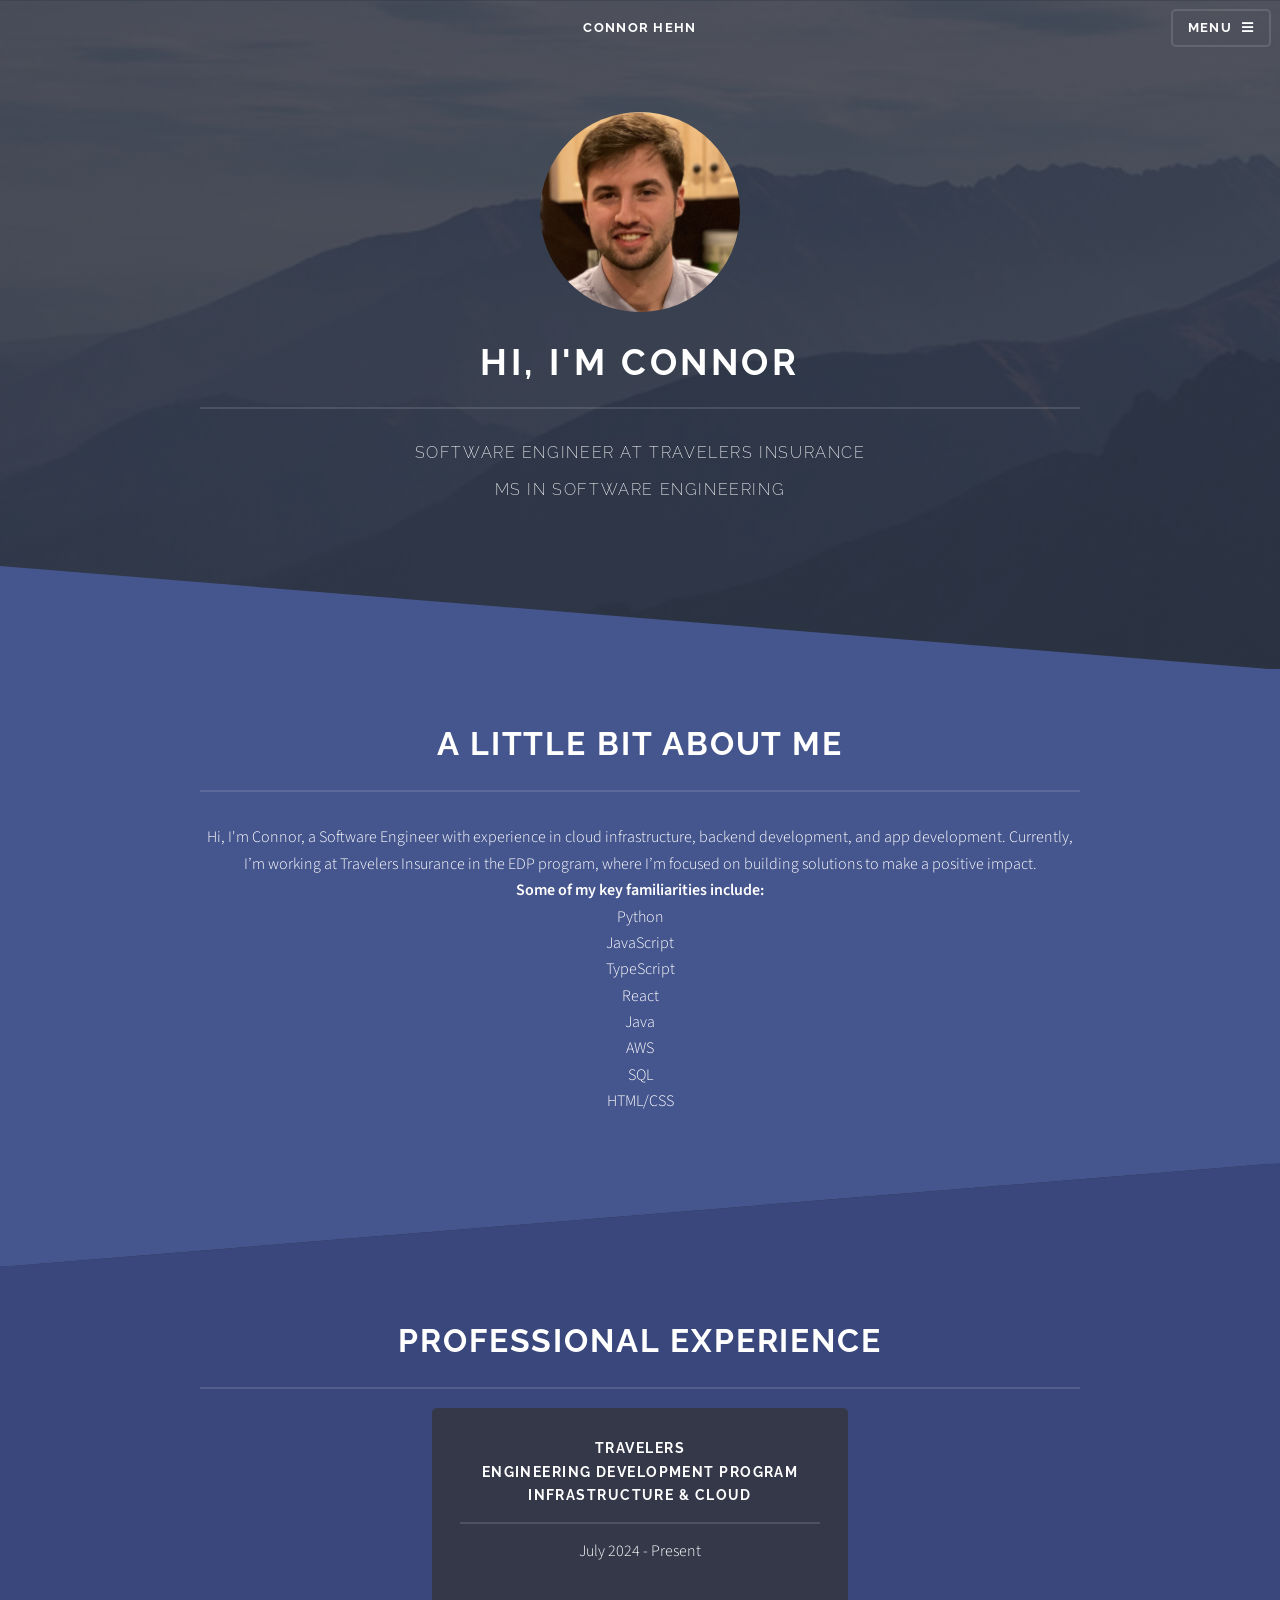
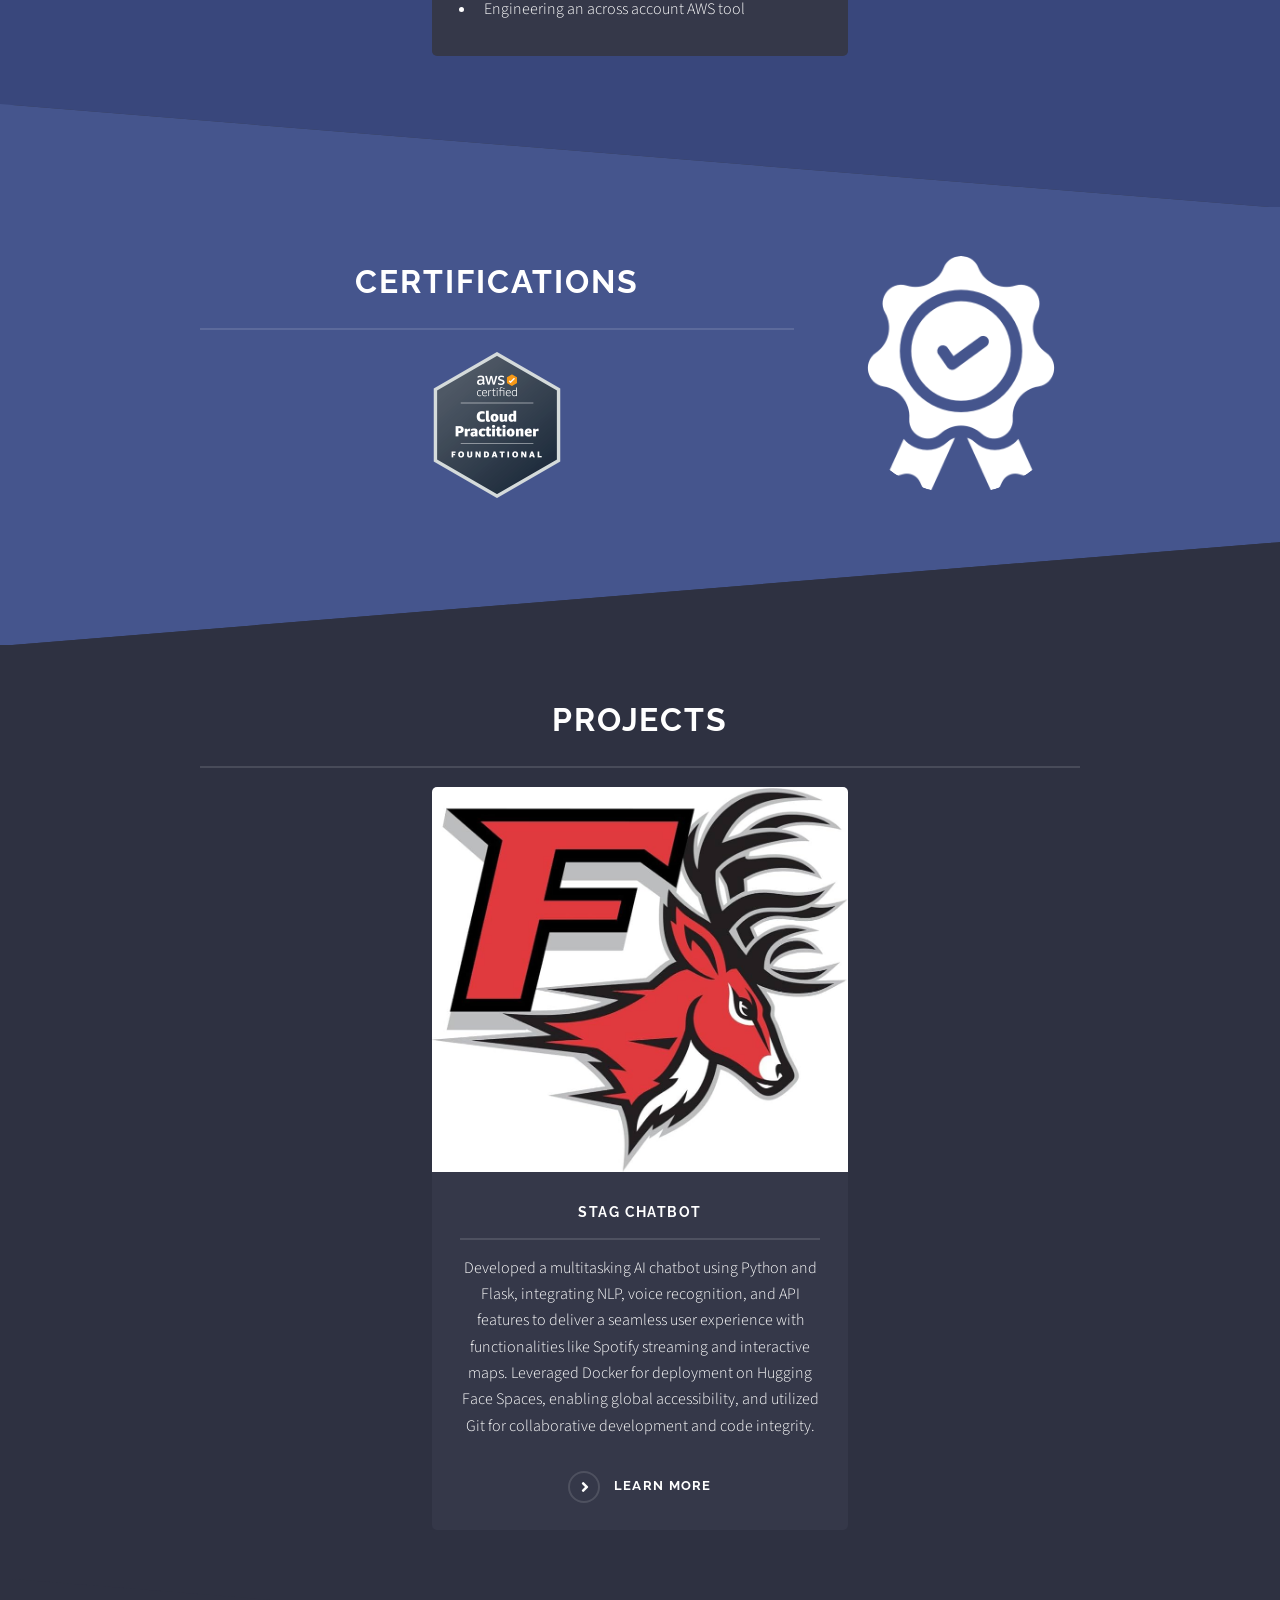
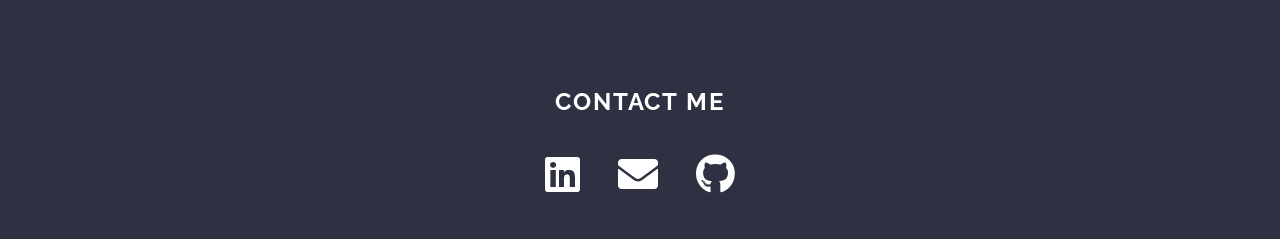
==== commit 13cc4d95: "fix line between sections" ====
--- a/index.html
+++ b/index.html
@@ -124,7 +124,7 @@
 						</div>
 					</div>
 				</section>
-				<section id="three" class="wrapper spotlight style2">
+				<section id="three" class="wrapper alt spotlight style2">
 					<div class="inner">
 						<a class="image">
 							<img src="images/certification.png" alt="Certification" style="filter: invert(1) brightness(2);">
@@ -145,7 +145,7 @@
 					</div>
 				</section>
 				<!-- Side Projects Heading -->
-				<section id="four" class="wrapper alt style1">
+				<section id="four" class="wrapper style1">
 					<div class="inner harry" style="text-align: center;">
 						<h2 class="major"><font size="6">Projects</font></h2>
 						<section class="features">
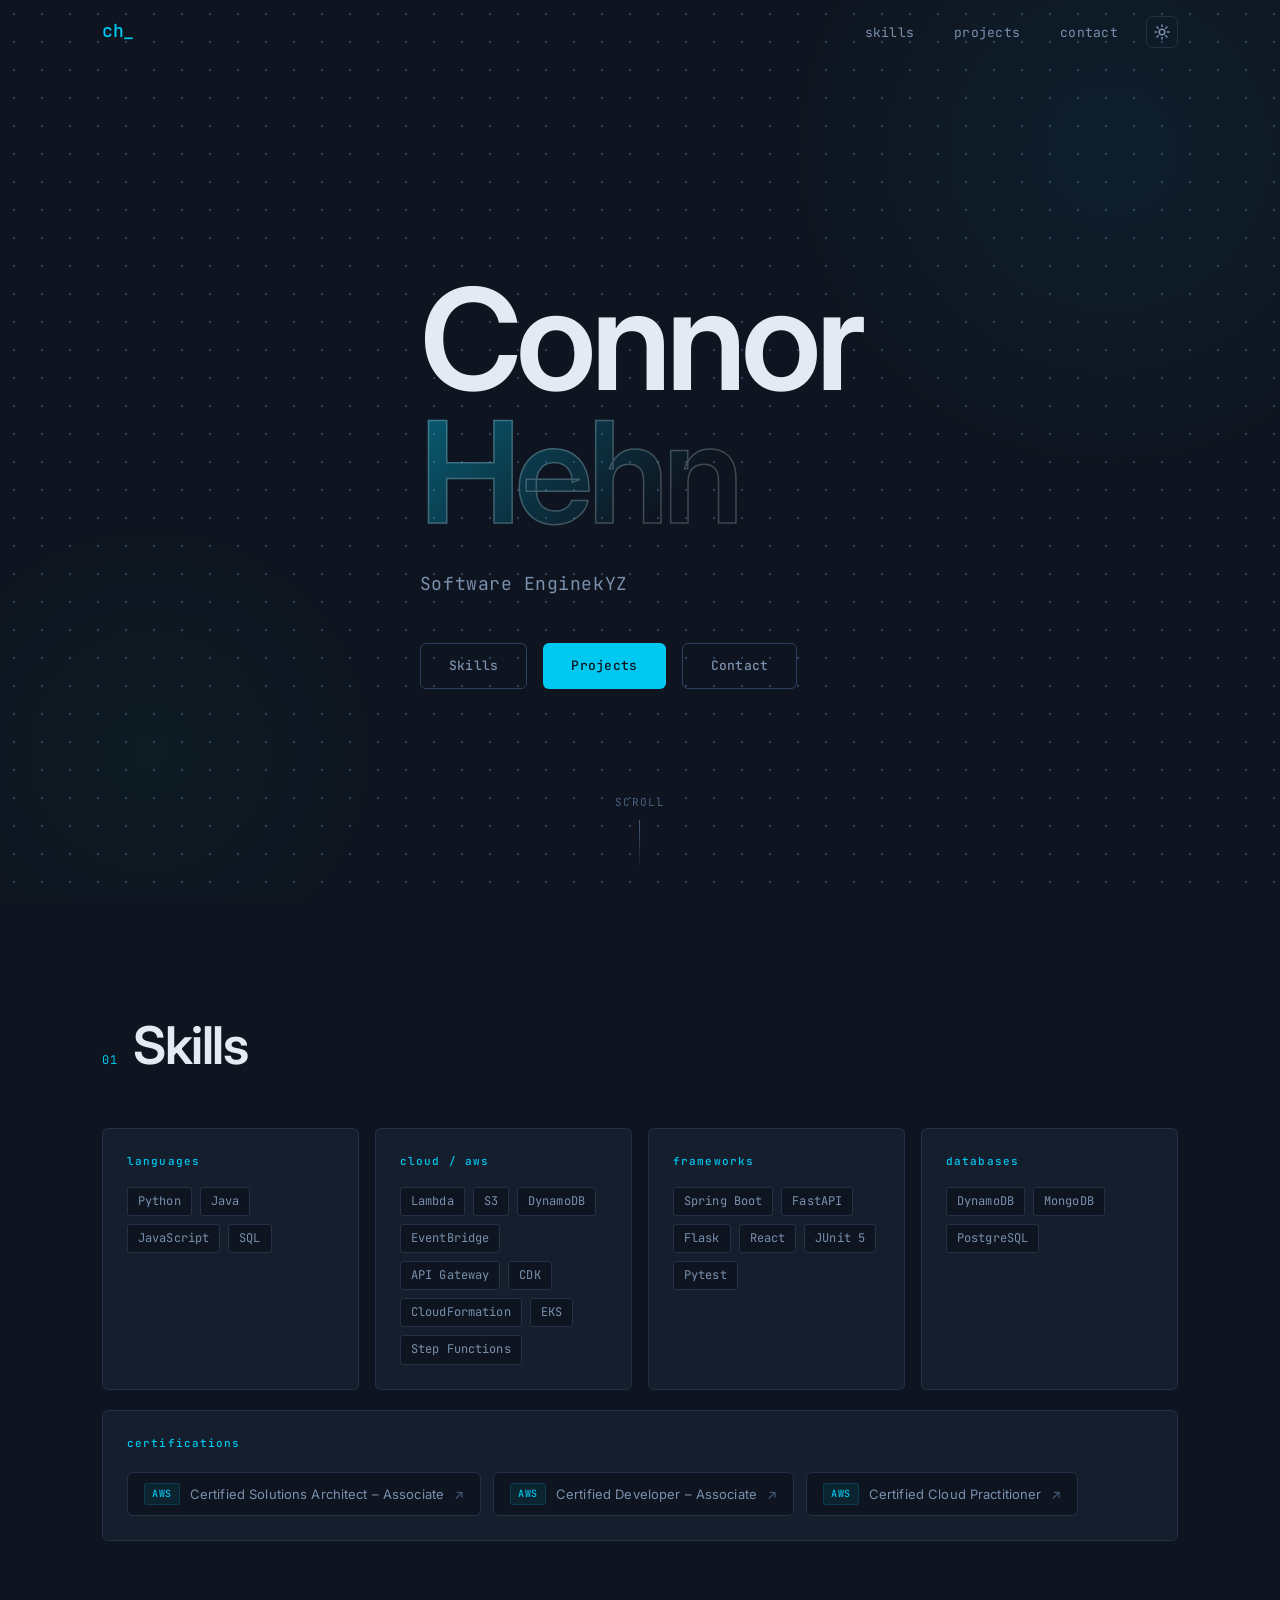
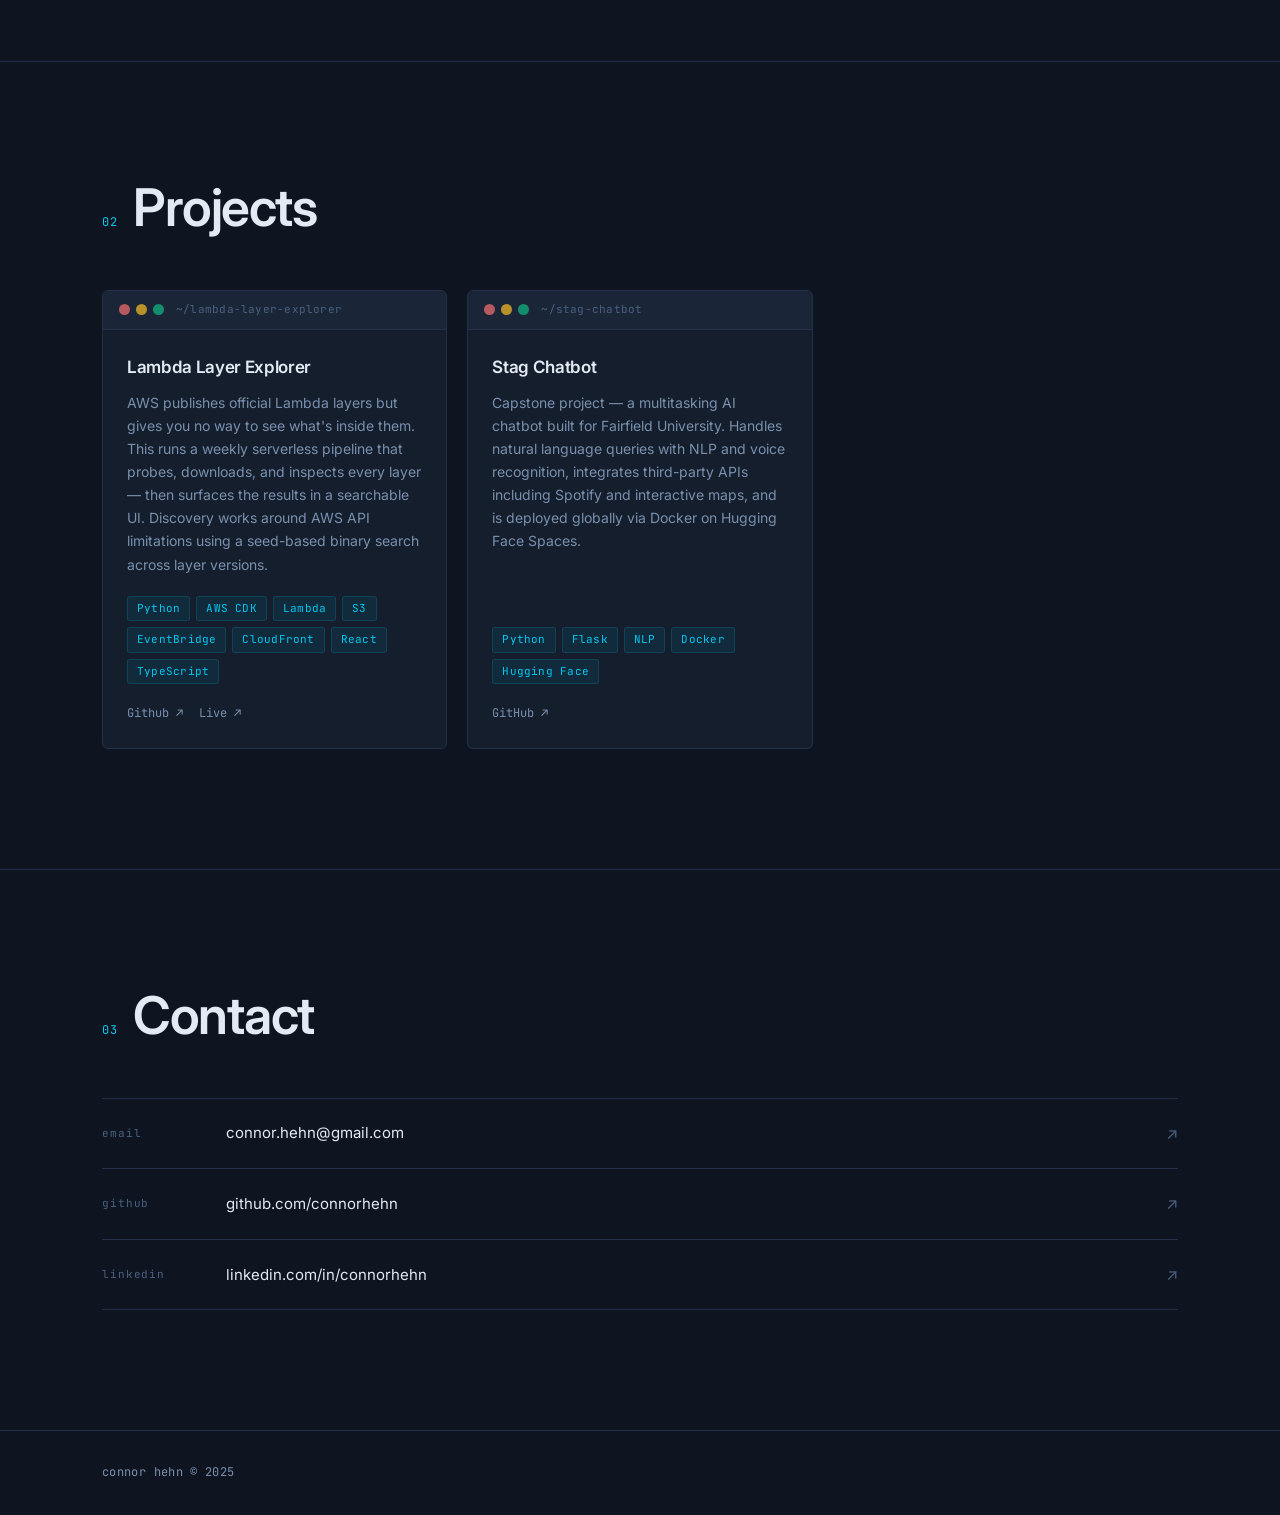
==== commit 9c89c6a8: "initial commit" ====
--- a/index.html
+++ b/index.html
@@ -1,206 +1,262 @@
-
-<!DOCTYPE HTML>
-<html>
-	<head>
-		<title>Connor Hehn</title>
-		<meta charset="utf-8" />
-		<meta name="viewport" content="width=device-width, initial-scale=1, user-scalable=no" />
-		<meta name="author" content="Connor Hehn">
-		<meta name="description" property="og:description" content="A personal website to highlight Connor Hehn's portfolio as a software engineer.">
-		<meta property="og:image" content="pageimage.png">
-		<meta property="og:title" content="Connor Hehn">
-		<link rel="stylesheet" href="assets/css/main.css" />
-		<link rel="icon" href="favicon.ico"/>
-		<noscript><link rel="stylesheet" href="assets/css/noscript.css" /></noscript>
-	</head>
-		<!-- Google tag (gtag.js) -->
-	<script async src="https://www.googletagmanager.com/gtag/js?id=G-J996X0J5LH"></script>
-	<script>
-	window.dataLayer = window.dataLayer || [];
-	function gtag(){dataLayer.push(arguments);}
-	gtag('js', new Date());
-	gtag('config', 'G-J996X0J5LH');
-	</script>
-	<body class="is-preload">
-		<!-- Page Wrapper -->
-		<div id="page-wrapper">
-			<!-- Header -->
-			<header id="header" class="alt">
-				<h1><a href="index.html">Connor Hehn</a></h1>
-				<nav>
-					<a href="#menu">Menu</a>
-				</nav>
-			</header>
-			<!-- Menu -->
-			<nav id="menu">
-				<div class="inner">
-					<h2>Menu</h2>
-					<ul class="links">
-						<li><a href="stag-chatbot.html">Stag Chatbot</a></li>
-					</ul>
-					<a href="#" class="close">Close</a>
-				</div>
-			</nav>
-			<!-- Banner -->
-			<section id="banner">
-				<div class="inner">
-					<style>
-						img {
-							border-radius: 50%;
-							display: block;
-							margin-left: auto;
-							margin-right: auto;
-						}
-						p {text-align: center;}
-					</style>
-					<div class="logo"><img src="images/connor.jpg" alt="Picture of Me" width="200" height="200"></span></div>
-					<h2 style="text-align: center;">Hi, I'm Connor</h2>
-					<p style="margin-bottom: 5px"> Software Engineer at Travelers Insurance </p>
-					<p> MS in Software Engineering </p>
-				</div>
-			</section>
-
-			<!-- Wrapper -->
-			<!-- Regular wrapper angles down to left, alt angles down to right -->
-			<!-- Use article style="position: relative; margin:auto;" on last article if
-				   odd number of projects. If even number, simply use article-->
-			<section id="wrapper">
-				<section id="one" class="wrapper alt spotlight style2">
-					<div class="inner">
-						<div class="content">
-							<style>
-								h2, h1, a {text-align: center;}
-							</style>
-							<h2 class="major"><font size="6">A Little Bit About Me</font></h2>
-							<p>
-							<p>Hi, I'm Connor, a Software Engineer with experience in cloud infrastructure, backend development, and app development.
-								Currently, I’m working at Travelers Insurance in the EDP program, where I’m focused on building solutions to make a positive impact.<br>
-								<b>Some of my key familiarities include:</b><br>
-								Python<br>
-								JavaScript<br>
-								TypeScript<br>
-								React<br>
-								Java<br>
-								AWS<br>
-								SQL<br>
-								HTML/CSS<br>
-							</p>
-							<!-- <a href="pages/Connor_Hehn_Resume.pdf" target="_blank" class="special">Resume</a> -->
-							<!-- Proficiency bubbles for different skills -->
-							<!-- <div id="proficiency-bubbles">
-								<div class="dot  gray  dot--full"></div>
-								<div class="dot  gray  dot--full"></div>
-								<div class="dot  gray  dot--fill-left"></div>
-								<div class="dot  gray  dot--empty"></div>
-								<div class="dot  gray  dot--empty"></div>
-							</div> -->
-						</div>
-					</div>
-				</section>
-				<!-- Use this section to describe work experience.
-						 If using this, change class for section id four to "wrapper" -->
-				<section id="one" class="wrapper spotlight style4">
-					<div class="inner harry">
-						<div class="content">
-							<h2 class="major"><font size="6">Professional Experience</font></h2>
-							<section class="features">
-								<article style="position: relative; margin:auto;">
-									<h3 class="major" style="text-align: center;">
-										<a
-											class="url"
-											href="https://www.travelers.com/"
-											target="_blank"
-										>Travelers</a><br>
-										Engineering Development Program
-										Infrastructure & Cloud
-									</h3>
-									<p class="work-date">July 2024 - Present</p>
-									<ul style="text-align:left;">
-										<li>Engineering an across account AWS tool</li>
-									</ul>
-								</article>
-
-							</section>
-						</div>
-					</div>
-				</section>
-				<section id="three" class="wrapper alt spotlight style2">
-					<div class="inner">
-						<a class="image">
-							<img src="images/certification.png" alt="Certification" style="filter: invert(1) brightness(2);">
-						</a>
-
-						<div class="content">
-							<h2 class="major"><font size="6">Certifications</font></h2>
-							<!-- <p>AWS Certified Cloud Practitioner</p> -->
-							<a href="https://www.credly.com/badges/d2fedb6b-5ef0-405b-ab07-8975666cb69b/public_url" target="_blank">
-								<img src="images/aws-certified-cloud-practitioner.png" alt="Certification" width="150" height="150">
-							</a>
-							<br>
-							<!-- <a href="https://www.parchment.com/u/award/5f5fc1798670647a7231872740c32a31" target="_blank">
-								<img src="images/Fairfield_University_seal.png" alt="Diploma" width="150" height="150">
-							</a> -->
-														<!-- <a href="#" class="special">Learn more</a> -->
-						</div>
-					</div>
-				</section>
-				<!-- Side Projects Heading -->
-				<section id="four" class="wrapper style1">
-					<div class="inner harry" style="text-align: center;">
-						<h2 class="major"><font size="6">Projects</font></h2>
-						<section class="features">
-							<article style="position: relative; margin:auto;">
-								<a href="stag-chatbot.html" class="image"><img src="images/Stag.jpg" alt="" /></a>
-								<h3 class="major">Stag Chatbot</h3>
-								<p>Developed a multitasking AI chatbot using Python and Flask, integrating NLP, voice recognition,
-									and API features to deliver a seamless user experience with functionalities like
-									Spotify streaming and interactive maps. Leveraged Docker for deployment on Hugging Face Spaces,
-									enabling global accessibility, and utilized Git for collaborative development and code integrity.
-								</p>
-								<a href="stag-chatbot.html" class="special">Learn more</a>
-							</article>
-						</section>
-					</div>
-				</section>
-				<!-- Use this section to add any information after portfolio -->
-				<!-- <section id="three" class="wrapper spotlight style3">
-					<div class="inner">
-						<a href="#" class="image"><img src="images/pic01.jpg" alt="" /></a>
-						<div class="content">
-							<style>
-								h2 {text-align: center;}
-							</style>
-							<h2 class="major"><font size="5">A Little Bit About Me</font></h2>
-							<p></p>
-							<a href="#" class="special">Learn more</a>
-						</div>
-					</div>
-				</section> -->
-			</section>
-
-			<!-- Footer -->
-			<div class="inner">
-				<h2 style="text-align: center;"><font size="5">Contact Me</font></h2>
-				<style>
-					ul { text-align: center; }
-				</style>
-				<ul class="icons">
-					<font size="6">
-						<li><a href="https://www.linkedin.com/in/connor-hehn/" target="_blank" class="icon brands fa-linkedin"><span class="label">LinkedIn</span></a></li>
-						<li><a href="mailto:connor.hehn@gmail.com" class="icon solid fa-envelope"><span class="label">Mail</span></a></li>
-						<li><a href="https://github.com/connorhehn" target="_blank" class="icon brands fa-github"><span class="label">Github</span></a></li>
-					</font>
-				</ul>
-			</div>
-		</div>
-
-		<!-- Scripts -->
-		<script src="assets/js/jquery.min.js"></script>
-		<script src="assets/js/jquery.scrollex.min.js"></script>
-		<script src="assets/js/browser.min.js"></script>
-		<script src="assets/js/breakpoints.min.js"></script>
-		<script src="assets/js/util.js"></script>
-		<script src="assets/js/main.js"></script>
-
-	</body>
-</html>
+<!DOCTYPE html>
+<html lang="en">
+<head>
+  <meta charset="UTF-8" />
+  <meta name="viewport" content="width=device-width, initial-scale=1.0" />
+  <title>Connor Hehn — Backend Engineer</title>
+  <meta name="description" content="Backend software engineer focused on scalable systems, API design, and distributed architecture." />
+  <link rel="icon" type="image/svg+xml" href="favicon.svg" />
+  <!-- Prevent flash of wrong theme -->
+  <script>(function(){var t=localStorage.getItem('ch-theme');if(t)document.documentElement.setAttribute('data-theme',t);}());</script>
+  <link rel="preconnect" href="https://fonts.googleapis.com" />
+  <link rel="preconnect" href="https://fonts.gstatic.com" crossorigin />
+  <link href="https://fonts.googleapis.com/css2?family=Inter:wght@300;400;500;600&family=JetBrains+Mono:wght@400;500&display=swap" rel="stylesheet" />
+  <link rel="stylesheet" href="css/style.css" />
+</head>
+<body>
+
+  <!-- NAV -->
+  <nav id="nav">
+    <div class="nav-inner">
+      <a href="#" class="nav-logo" aria-label="Home">ch<span class="cursor-blink">_</span></a>
+      <div class="nav-right">
+        <ul class="nav-links">
+          <li><a href="#skills" data-nav="skills">skills</a></li>
+          <li><a href="#projects" data-nav="projects">projects</a></li>
+          <li><a href="#contact" data-nav="contact">contact</a></li>
+        </ul>
+        <button id="theme-toggle" class="theme-toggle" aria-label="Switch to light mode">
+          <!-- Sun: shown in dark mode (click to go light) -->
+          <svg class="icon-sun" width="16" height="16" viewBox="0 0 16 16" fill="none" stroke="currentColor" stroke-width="1.5" stroke-linecap="round">
+            <circle cx="8" cy="8" r="2.8"/>
+            <line x1="8" y1="1" x2="8" y2="2.6"/>
+            <line x1="8" y1="13.4" x2="8" y2="15"/>
+            <line x1="1" y1="8" x2="2.6" y2="8"/>
+            <line x1="13.4" y1="8" x2="15" y2="8"/>
+            <line x1="3.05" y1="3.05" x2="4.17" y2="4.17"/>
+            <line x1="11.83" y1="11.83" x2="12.95" y2="12.95"/>
+            <line x1="12.95" y1="3.05" x2="11.83" y2="4.17"/>
+            <line x1="4.17" y1="11.83" x2="3.05" y2="12.95"/>
+          </svg>
+          <!-- Moon: shown in light mode (click to go dark) -->
+          <svg class="icon-moon" width="16" height="16" viewBox="0 0 16 16" fill="none" stroke="currentColor" stroke-width="1.5" stroke-linecap="round" stroke-linejoin="round">
+            <path d="M13.5 10A6 6 0 1 1 6 2.5a4.5 4.5 0 0 0 7.5 7.5z"/>
+          </svg>
+        </button>
+      </div>
+    </div>
+  </nav>
+
+  <!-- HERO -->
+  <section id="hero">
+    <div class="hero-glow hero-glow-1"></div>
+    <div class="hero-glow hero-glow-2"></div>
+    <div class="hero-content container">
+      <!-- <p class="hero-label"><span class="comment">// </span>backend engineer</p> -->
+      <h1 class="hero-name">
+        <span class="name-solid">Connor</span>
+        <span class="name-outline">Hehn</span>
+      </h1>
+      <p class="hero-tagline" id="scramble-text" aria-label="Software Engineer."></p>
+      <div class="hero-cta">
+        <a href="#skills" class="btn btn-ghost">Skills</a>
+        <a href="#projects" class="btn btn-primary">Projects</a>
+        <a href="#contact" class="btn btn-ghost">Contact</a>
+      </div>
+    </div>
+    <div class="scroll-hint" aria-hidden="true">
+      <span class="mono">scroll</span>
+      <div class="scroll-line"></div>
+    </div>
+  </section>
+
+  <!-- SKILLS -->
+  <section id="skills" class="section">
+    <div class="container">
+      <div class="section-header reveal">
+        <span class="section-num mono">01</span>
+        <h2>Skills</h2>
+      </div>
+      <div class="skills-grid">
+
+        <div class="skill-group reveal">
+          <h4 class="skill-category mono">languages</h4>
+          <div class="skill-tags">
+            <span>Python</span>
+            <span>Java</span>
+            <span>JavaScript</span>
+            <span>SQL</span>
+          </div>
+        </div>
+
+        <div class="skill-group reveal">
+          <h4 class="skill-category mono">cloud / aws</h4>
+          <div class="skill-tags">
+            <span>Lambda</span>
+            <span>S3</span>
+            <span>DynamoDB</span>
+            <span>EventBridge</span>
+            <span>API Gateway</span>
+            <span>CDK</span>
+            <span>CloudFormation</span>
+            <span>EKS</span>
+            <span>Step Functions</span>
+          </div>
+        </div>
+
+        <div class="skill-group reveal">
+          <h4 class="skill-category mono">frameworks</h4>
+          <div class="skill-tags">
+            <span>Spring Boot</span>
+            <span>FastAPI</span>
+            <span>Flask</span>
+            <span>React</span>
+            <span>JUnit 5</span>
+            <span>Pytest</span>
+          </div>
+        </div>
+
+        <div class="skill-group reveal">
+          <h4 class="skill-category mono">databases</h4>
+          <div class="skill-tags">
+            <span>DynamoDB</span>
+            <span>MongoDB</span>
+            <span>PostgreSQL</span>
+          </div>
+        </div>
+
+      </div>
+
+      <div class="certs-row reveal">
+        <h4 class="skill-category mono">certifications</h4>
+        <div class="certs-list">
+          <a href="https://www.credly.com/badges/56f24f2d-bdc5-4ae8-9d1e-708feed8ca5a/public_url"
+             target="_blank" rel="noopener noreferrer" class="cert-item">
+            <span class="cert-provider mono">AWS</span>
+            <span class="cert-name">Certified Solutions Architect – Associate</span>
+            <span class="cert-arrow">↗</span>
+          </a>
+          <a href="https://www.credly.com/badges/1179775b-0d3d-47c4-a63e-ad7de4f694e0/public_url"
+             target="_blank" rel="noopener noreferrer" class="cert-item">
+            <span class="cert-provider mono">AWS</span>
+            <span class="cert-name">Certified Developer – Associate</span>
+            <span class="cert-arrow">↗</span>
+          </a>
+          <a href="https://www.credly.com/badges/b241408b-ddde-4a7e-ba55-0b103b3504fb/public_url"
+             target="_blank" rel="noopener noreferrer" class="cert-item">
+            <span class="cert-provider mono">AWS</span>
+            <span class="cert-name">Certified Cloud Practitioner</span>
+            <span class="cert-arrow">↗</span>
+          </a>
+        </div>
+      </div>
+
+    </div>
+  </section>
+
+  <!-- PROJECTS -->
+  <section id="projects" class="section">
+    <div class="container">
+      <div class="section-header reveal">
+        <span class="section-num mono">02</span>
+        <h2>Projects</h2>
+      </div>
+      <div class="projects-grid">
+
+        <article class="project-card reveal">
+          <div class="terminal-bar">
+            <div class="terminal-dots">
+              <span class="dot dot-red"></span>
+              <span class="dot dot-yellow"></span>
+              <span class="dot dot-green"></span>
+            </div>
+            <span class="terminal-path mono">~/lambda-layer-explorer</span>
+          </div>
+          <div class="card-body">
+            <h3>Lambda Layer Explorer</h3>
+            <p>AWS publishes official Lambda layers but gives you no way to see what's inside them. This runs a weekly serverless pipeline that probes, downloads, and inspects every layer — then surfaces the results in a searchable UI. Discovery works around AWS API limitations using a seed-based binary search across layer versions.</p>
+            <div class="tech-tags">
+              <span>Python</span>
+              <span>AWS CDK</span>
+              <span>Lambda</span>
+              <span>S3</span>
+              <span>EventBridge</span>
+              <span>CloudFront</span>
+              <span>React</span>
+              <span>TypeScript</span>
+            </div>
+            <div class="card-links">
+              <!-- <a href="#" class="link-arrow">GitHub ↗</a> -->
+              <a href="https://github.com/connorhehn/LambdaLayerExplorer" target="_blank" rel="noopener noreferrer" class="link-arrow">Github ↗</a>
+              <a href="https://lambda-layer-explorer.com" target="_blank" rel="noopener noreferrer" class="link-arrow">Live ↗</a>
+            </div>
+          </div>
+        </article>
+
+        <article class="project-card reveal">
+          <div class="terminal-bar">
+            <div class="terminal-dots">
+              <span class="dot dot-red"></span>
+              <span class="dot dot-yellow"></span>
+              <span class="dot dot-green"></span>
+            </div>
+            <span class="terminal-path mono">~/stag-chatbot</span>
+          </div>
+          <div class="card-body">
+            <h3>Stag Chatbot</h3>
+            <p>Capstone project — a multitasking AI chatbot built for Fairfield University. Handles natural language queries with NLP and voice recognition, integrates third-party APIs including Spotify and interactive maps, and is deployed globally via Docker on Hugging Face Spaces.</p>
+            <div class="tech-tags">
+              <span>Python</span>
+              <span>Flask</span>
+              <span>NLP</span>
+              <span>Docker</span>
+              <span>Hugging Face</span>
+            </div>
+            <div class="card-links">
+              <a href="https://github.com/connorhehn/CapstoneProject" target="_blank" rel="noopener noreferrer" class="link-arrow">GitHub ↗</a>
+            </div>
+          </div>
+        </article>
+
+      </div>
+    </div>
+  </section>
+
+  <!-- CONTACT -->
+  <section id="contact" class="section">
+    <div class="container">
+      <div class="section-header reveal">
+        <span class="section-num mono">03</span>
+        <h2>Contact</h2>
+      </div>
+      <div class="contact-list reveal">
+        <a href="mailto:connor.hehn@gmail.com" class="contact-row">
+          <span class="contact-label mono">email</span>
+          <span class="contact-val">connor.hehn@gmail.com</span>
+          <span class="contact-arrow">↗</span>
+        </a>
+        <a href="https://github.com/connorhehn" target="_blank" rel="noopener noreferrer" class="contact-row">
+          <span class="contact-label mono">github</span>
+          <span class="contact-val">github.com/connorhehn</span>
+          <span class="contact-arrow">↗</span>
+        </a>
+        <a href="https://linkedin.com/in/connorhehn" target="_blank" rel="noopener noreferrer" class="contact-row">
+          <span class="contact-label mono">linkedin</span>
+          <span class="contact-val">linkedin.com/in/connorhehn</span>
+          <span class="contact-arrow">↗</span>
+        </a>
+      </div>
+    </div>
+  </section>
+
+  <!-- FOOTER -->
+  <footer>
+    <div class="container footer-inner">
+      <span class="mono muted">connor hehn &copy; 2025</span>
+      <!-- <span class="mono muted">built from scratch</span> -->
+    </div>
+  </footer>
+
+  <script src="js/main.js"></script>
+</body>
+</html>
--- a/css/style.css
+++ b/css/style.css
@@ -0,0 +1,885 @@
+/* ==========================================================================
+   Design Tokens
+   ========================================================================== */
+
+:root {
+  --bg: #0e1520;
+  --bg-surface: #141e2d;
+  --bg-elevated: #1a2638;
+  --border: #233047;
+  --border-light: #2e4060;
+  --text: #e4eaf4;
+  --text-muted: #7a90ad;
+  --text-dim: #4a6080;
+  --accent: #00c8f0;
+  --accent-dim: rgba(0, 200, 240, 0.08);
+  --accent-glow: 0 0 24px rgba(0, 200, 240, 0.2);
+  --green: #10b981;
+  --red: #f87171;
+  --yellow: #fbbf24;
+  --font-sans: 'Inter', -apple-system, BlinkMacSystemFont, system-ui, sans-serif;
+  --font-mono: 'JetBrains Mono', 'Fira Code', 'Cascadia Code', monospace;
+  --max-width: 1140px;
+  --radius: 6px;
+  --nav-h: 64px;
+  --ease: cubic-bezier(0.16, 1, 0.3, 1);
+}
+
+/* ==========================================================================
+   Reset & Base
+   ========================================================================== */
+
+*, *::before, *::after {
+  box-sizing: border-box;
+  margin: 0;
+  padding: 0;
+}
+
+html {
+  font-size: 16px;
+  scroll-behavior: smooth;
+  -webkit-font-smoothing: antialiased;
+  -moz-osx-font-smoothing: grayscale;
+}
+
+body {
+  font-family: var(--font-sans);
+  background-color: var(--bg);
+  color: var(--text);
+  line-height: 1.6;
+  overflow-x: hidden;
+}
+
+a {
+  color: inherit;
+  text-decoration: none;
+}
+
+ul {
+  list-style: none;
+}
+
+/* ==========================================================================
+   Utility
+   ========================================================================== */
+
+.container {
+  max-width: var(--max-width);
+  margin: 0 auto;
+  padding: 0 32px;
+}
+
+.mono {
+  font-family: var(--font-mono);
+}
+
+.muted {
+  color: var(--text-muted);
+}
+
+.comment {
+  color: var(--text-dim);
+}
+
+/* ==========================================================================
+   Navigation
+   ========================================================================== */
+
+#nav {
+  position: fixed;
+  top: 0;
+  left: 0;
+  right: 0;
+  z-index: 100;
+  height: var(--nav-h);
+  transition: background 0.3s ease, border-color 0.3s ease;
+  border-bottom: 1px solid transparent;
+}
+
+#nav.scrolled {
+  background: rgba(8, 12, 16, 0.85);
+  backdrop-filter: blur(12px);
+  -webkit-backdrop-filter: blur(12px);
+  border-bottom-color: var(--border);
+}
+
+.nav-inner {
+  max-width: var(--max-width);
+  margin: 0 auto;
+  padding: 0 32px;
+  height: 100%;
+  display: flex;
+  align-items: center;
+  justify-content: space-between;
+}
+
+.nav-logo {
+  font-family: var(--font-mono);
+  font-size: 18px;
+  font-weight: 500;
+  color: var(--accent);
+  letter-spacing: -0.02em;
+}
+
+.cursor-blink {
+  animation: blink 1.1s step-end infinite;
+  color: var(--accent);
+}
+
+@keyframes blink {
+  0%, 100% { opacity: 1; }
+  50%       { opacity: 0; }
+}
+
+.nav-right {
+  display: flex;
+  align-items: center;
+  gap: 28px;
+}
+
+.nav-links {
+  display: flex;
+  gap: 40px;
+  align-items: center;
+}
+
+.theme-toggle {
+  display: flex;
+  align-items: center;
+  justify-content: center;
+  width: 32px;
+  height: 32px;
+  background: none;
+  border: 1px solid var(--border);
+  border-radius: var(--radius);
+  color: var(--text-muted);
+  cursor: pointer;
+  transition: color 0.2s ease, border-color 0.2s ease;
+  flex-shrink: 0;
+}
+
+.theme-toggle:hover {
+  color: var(--accent);
+  border-color: var(--accent);
+}
+
+/* Show sun in dark mode, moon in light mode */
+.icon-moon { display: none; }
+.icon-sun  { display: block; }
+
+[data-theme="light"] .icon-moon { display: block; }
+[data-theme="light"] .icon-sun  { display: none; }
+
+.nav-links a {
+  font-family: var(--font-mono);
+  font-size: 13px;
+  color: var(--text-muted);
+  transition: color 0.2s ease;
+  letter-spacing: 0.02em;
+}
+
+.nav-links a:hover,
+.nav-links a.active {
+  color: var(--accent);
+}
+
+/* ==========================================================================
+   Hero
+   ========================================================================== */
+
+#hero {
+  position: relative;
+  min-height: 100svh;
+  display: flex;
+  align-items: center;
+  overflow: hidden;
+  /* dot grid */
+  background-image: radial-gradient(circle, var(--border-light) 1px, transparent 1px);
+  background-size: 28px 28px;
+}
+
+.hero-glow {
+  position: absolute;
+  border-radius: 50%;
+  pointer-events: none;
+}
+
+.hero-glow-1 {
+  width: 700px;
+  height: 700px;
+  background: radial-gradient(circle, rgba(0, 200, 240, 0.055) 0%, transparent 65%);
+  top: -200px;
+  right: -180px;
+  animation: drift 12s ease-in-out infinite alternate;
+}
+
+.hero-glow-2 {
+  width: 500px;
+  height: 500px;
+  background: radial-gradient(circle, rgba(16, 185, 129, 0.04) 0%, transparent 65%);
+  bottom: -100px;
+  left: -100px;
+  animation: drift 16s ease-in-out infinite alternate-reverse;
+}
+
+@keyframes drift {
+  from { transform: translate(0, 0) scale(1); }
+  to   { transform: translate(30px, 20px) scale(1.08); }
+}
+
+.hero-content {
+  position: relative;
+  z-index: 1;
+  padding-top: var(--nav-h);
+}
+
+.hero-label {
+  font-family: var(--font-mono);
+  font-size: 13px;
+  color: var(--text-muted);
+  letter-spacing: 0.06em;
+  margin-bottom: 20px;
+}
+
+.hero-name {
+  display: flex;
+  flex-direction: column;
+  font-size: clamp(72px, 11vw, 148px);
+  font-weight: 600;
+  line-height: 0.92;
+  letter-spacing: -0.04em;
+  margin-bottom: 32px;
+  gap: 4px;
+}
+
+.name-solid {
+  color: var(--text);
+}
+
+.name-outline {
+  -webkit-text-stroke: 1.5px rgba(221, 227, 236, 0.25);
+  color: transparent;
+  /* subtle gradient in the stroke */
+  background: linear-gradient(135deg, rgba(0, 200, 240, 0.4), transparent 60%);
+  -webkit-background-clip: text;
+  background-clip: text;
+}
+
+.hero-tagline {
+  font-family: var(--font-mono);
+  font-size: clamp(14px, 2vw, 18px);
+  color: var(--text-muted);
+  letter-spacing: 0.03em;
+  margin-bottom: 44px;
+  min-height: 1.6em;
+}
+
+.hero-cta {
+  display: flex;
+  gap: 16px;
+  flex-wrap: wrap;
+}
+
+/* Buttons */
+.btn {
+  display: inline-flex;
+  align-items: center;
+  gap: 8px;
+  padding: 12px 28px;
+  border-radius: var(--radius);
+  font-family: var(--font-mono);
+  font-size: 13px;
+  font-weight: 500;
+  letter-spacing: 0.02em;
+  transition: all 0.2s var(--ease);
+  cursor: pointer;
+  border: none;
+}
+
+.btn-primary {
+  background: var(--accent);
+  color: var(--bg);
+}
+
+.btn-primary:hover {
+  background: #1fd6ff;
+  box-shadow: var(--accent-glow);
+  transform: translateY(-1px);
+}
+
+.btn-ghost {
+  background: transparent;
+  color: var(--text-muted);
+  border: 1px solid var(--border-light);
+}
+
+.btn-ghost:hover {
+  color: var(--text);
+  border-color: var(--accent);
+  box-shadow: inset 0 0 0 1px var(--accent);
+}
+
+/* Scroll hint */
+.scroll-hint {
+  position: absolute;
+  bottom: 32px;
+  left: 50%;
+  transform: translateX(-50%);
+  display: flex;
+  flex-direction: column;
+  align-items: center;
+  gap: 8px;
+  color: var(--text-dim);
+  font-size: 11px;
+  letter-spacing: 0.12em;
+  text-transform: uppercase;
+}
+
+.scroll-line {
+  width: 1px;
+  height: 48px;
+  background: linear-gradient(to bottom, var(--text-dim), transparent);
+  animation: scroll-drop 2.4s ease-in-out infinite;
+}
+
+@keyframes scroll-drop {
+  0%   { transform: scaleY(0); transform-origin: top; opacity: 0; }
+  40%  { transform: scaleY(1); transform-origin: top; opacity: 1; }
+  60%  { transform: scaleY(1); transform-origin: bottom; opacity: 1; }
+  100% { transform: scaleY(0); transform-origin: bottom; opacity: 0; }
+}
+
+/* ==========================================================================
+   Sections — shared
+   ========================================================================== */
+
+.section {
+  padding: 120px 0;
+}
+
+.section-header {
+  display: flex;
+  align-items: baseline;
+  gap: 16px;
+  margin-bottom: 56px;
+}
+
+.section-num {
+  font-size: 12px;
+  color: var(--accent);
+  letter-spacing: 0.06em;
+  user-select: none;
+}
+
+.section-header h2 {
+  font-size: clamp(32px, 5vw, 52px);
+  font-weight: 600;
+  letter-spacing: -0.03em;
+  line-height: 1;
+}
+
+/* Section dividers */
+.section + .section {
+  border-top: 1px solid var(--border);
+}
+
+/* ==========================================================================
+   Reveal Animations
+   ========================================================================== */
+
+.reveal {
+  opacity: 0;
+  transform: translateY(24px);
+  transition: opacity 0.65s var(--ease), transform 0.65s var(--ease);
+}
+
+.reveal.visible {
+  opacity: 1;
+  transform: translateY(0);
+}
+
+.reveal:nth-child(2) { transition-delay: 0.08s; }
+.reveal:nth-child(3) { transition-delay: 0.16s; }
+.reveal:nth-child(4) { transition-delay: 0.24s; }
+
+/* ==========================================================================
+   Projects
+   ========================================================================== */
+
+.projects-grid {
+  display: grid;
+  grid-template-columns: repeat(auto-fill, minmax(320px, 1fr));
+  gap: 20px;
+}
+
+.project-card {
+  background: var(--bg-surface);
+  border: 1px solid var(--border);
+  border-radius: var(--radius);
+  overflow: hidden;
+  display: flex;
+  flex-direction: column;
+  transition: border-color 0.25s ease, transform 0.25s var(--ease), box-shadow 0.25s ease;
+}
+
+.project-card:hover {
+  border-color: rgba(0, 200, 240, 0.35);
+  transform: translateY(-4px);
+  box-shadow: 0 12px 40px rgba(0, 0, 0, 0.4), var(--accent-glow);
+}
+
+.terminal-bar {
+  display: flex;
+  align-items: center;
+  gap: 12px;
+  padding: 10px 16px;
+  background: var(--bg-elevated);
+  border-bottom: 1px solid var(--border);
+}
+
+.terminal-dots {
+  display: flex;
+  gap: 6px;
+  flex-shrink: 0;
+}
+
+.dot {
+  width: 11px;
+  height: 11px;
+  border-radius: 50%;
+}
+
+.dot-red    { background: var(--red); opacity: 0.7; }
+.dot-yellow { background: var(--yellow); opacity: 0.7; }
+.dot-green  { background: var(--green); opacity: 0.7; }
+
+.terminal-path {
+  font-size: 11px;
+  color: var(--text-dim);
+  letter-spacing: 0.02em;
+  overflow: hidden;
+  text-overflow: ellipsis;
+  white-space: nowrap;
+}
+
+.card-body {
+  padding: 24px;
+  display: flex;
+  flex-direction: column;
+  flex: 1;
+}
+
+.card-body h3 {
+  font-size: 17px;
+  font-weight: 600;
+  letter-spacing: -0.02em;
+  margin-bottom: 10px;
+  color: var(--text);
+}
+
+.card-body p {
+  font-size: 14px;
+  color: var(--text-muted);
+  line-height: 1.65;
+  margin-bottom: 20px;
+  flex: 1;
+}
+
+.tech-tags {
+  display: flex;
+  flex-wrap: wrap;
+  gap: 6px;
+  margin-bottom: 20px;
+}
+
+.tech-tags span {
+  font-family: var(--font-mono);
+  font-size: 11px;
+  color: var(--accent);
+  background: var(--accent-dim);
+  border: 1px solid rgba(0, 200, 240, 0.15);
+  padding: 3px 9px;
+  border-radius: 3px;
+  letter-spacing: 0.02em;
+}
+
+.card-links {
+  display: flex;
+  gap: 16px;
+  margin-top: auto;
+}
+
+.link-arrow {
+  font-family: var(--font-mono);
+  font-size: 12px;
+  color: var(--text-muted);
+  transition: color 0.2s ease;
+}
+
+.link-arrow:hover {
+  color: var(--accent);
+}
+
+.link-arrow.muted {
+  color: var(--text-dim);
+}
+
+.link-arrow.muted:hover {
+  color: var(--text-muted);
+}
+
+/* ==========================================================================
+   Skills
+   ========================================================================== */
+
+.skills-grid {
+  display: grid;
+  grid-template-columns: repeat(auto-fill, minmax(240px, 1fr));
+  gap: 16px;
+}
+
+.skill-group {
+  padding: 24px;
+  background: var(--bg-surface);
+  border: 1px solid var(--border);
+  border-radius: var(--radius);
+  transition: border-color 0.2s ease;
+}
+
+.skill-group:hover {
+  border-color: var(--border-light);
+}
+
+.skill-category {
+  font-size: 11px;
+  font-weight: 500;
+  color: var(--accent);
+  letter-spacing: 0.1em;
+  text-transform: lowercase;
+  margin-bottom: 16px;
+}
+
+.skill-tags {
+  display: flex;
+  flex-wrap: wrap;
+  gap: 8px;
+}
+
+.skill-tags span {
+  font-family: var(--font-mono);
+  font-size: 12px;
+  color: var(--text-muted);
+  background: var(--bg);
+  border: 1px solid var(--border);
+  padding: 4px 10px;
+  border-radius: 3px;
+  letter-spacing: 0.01em;
+  transition: color 0.15s ease, border-color 0.15s ease;
+}
+
+.skill-tags span:hover {
+  color: var(--text);
+  border-color: var(--border-light);
+}
+
+/* ==========================================================================
+   Certifications
+   ========================================================================== */
+
+.certs-row {
+  margin-top: 20px;
+  padding: 24px;
+  background: var(--bg-surface);
+  border: 1px solid var(--border);
+  border-radius: var(--radius);
+}
+
+.certs-row .skill-category {
+  margin-bottom: 20px;
+}
+
+.certs-list {
+  display: flex;
+  flex-wrap: wrap;
+  gap: 12px;
+}
+
+.cert-item {
+  display: flex;
+  align-items: center;
+  gap: 10px;
+  padding: 10px 16px;
+  background: var(--bg);
+  border: 1px solid var(--border);
+  border-radius: var(--radius);
+  transition: border-color 0.2s ease, box-shadow 0.2s ease;
+  cursor: pointer;
+}
+
+.cert-item:hover {
+  border-color: rgba(0, 200, 240, 0.35);
+  box-shadow: 0 4px 16px rgba(0, 0, 0, 0.3);
+}
+
+.cert-item:hover .cert-name {
+  color: var(--text);
+}
+
+.cert-arrow {
+  font-size: 13px;
+  color: var(--text-dim);
+  margin-left: auto;
+  transition: transform 0.2s var(--ease), color 0.2s ease;
+}
+
+.cert-item:hover .cert-arrow {
+  transform: translate(2px, -2px);
+  color: var(--accent);
+}
+
+.cert-provider {
+  font-size: 10px;
+  font-weight: 500;
+  color: var(--accent);
+  background: var(--accent-dim);
+  border: 1px solid rgba(0, 200, 240, 0.15);
+  padding: 2px 7px;
+  border-radius: 3px;
+  letter-spacing: 0.06em;
+  flex-shrink: 0;
+}
+
+.cert-name {
+  font-size: 13px;
+  color: var(--text-muted);
+  letter-spacing: 0.01em;
+  transition: color 0.2s ease;
+}
+
+/* ==========================================================================
+   Contact
+   ========================================================================== */
+
+.contact-sub {
+  font-size: clamp(15px, 2vw, 18px);
+  color: var(--text-muted);
+  line-height: 1.7;
+  max-width: 480px;
+  margin-bottom: 48px;
+}
+
+.contact-list {
+  display: flex;
+  flex-direction: column;
+  border-top: 1px solid var(--border);
+}
+
+.contact-row {
+  display: grid;
+  grid-template-columns: 100px 1fr auto;
+  align-items: center;
+  gap: 24px;
+  padding: 22px 0;
+  border-bottom: 1px solid var(--border);
+  transition: background 0.15s ease;
+  cursor: pointer;
+}
+
+.contact-row:hover .contact-val {
+  color: var(--accent);
+}
+
+.contact-row:hover .contact-arrow {
+  transform: translate(2px, -2px);
+  color: var(--accent);
+}
+
+.contact-label {
+  font-size: 11px;
+  color: var(--text-dim);
+  letter-spacing: 0.08em;
+  text-transform: lowercase;
+}
+
+.contact-val {
+  font-size: 15px;
+  color: var(--text);
+  transition: color 0.2s ease;
+}
+
+.contact-arrow {
+  font-size: 16px;
+  color: var(--text-dim);
+  transition: transform 0.2s var(--ease), color 0.2s ease;
+}
+
+/* ==========================================================================
+   Footer
+   ========================================================================== */
+
+footer {
+  border-top: 1px solid var(--border);
+  padding: 32px 0;
+}
+
+.footer-inner {
+  display: flex;
+  justify-content: space-between;
+  align-items: center;
+  font-size: 12px;
+  color: var(--text-muted);
+  letter-spacing: 0.03em;
+}
+
+/* ==========================================================================
+   Responsive
+   ========================================================================== */
+
+@media (max-width: 768px) {
+  .container {
+    padding: 0 20px;
+  }
+
+  .section {
+    padding: 80px 0;
+  }
+
+  .nav-links {
+    gap: 24px;
+  }
+
+  .hero-name {
+    margin-bottom: 24px;
+  }
+
+  .projects-grid {
+    grid-template-columns: 1fr;
+  }
+
+  .skills-grid {
+    grid-template-columns: 1fr 1fr;
+  }
+
+  .contact-row {
+    grid-template-columns: 80px 1fr auto;
+    gap: 12px;
+  }
+
+  .footer-inner {
+    flex-direction: column;
+    gap: 8px;
+    text-align: center;
+  }
+
+  .scroll-hint {
+    display: none;
+  }
+}
+
+@media (max-width: 480px) {
+  .skills-grid {
+    grid-template-columns: 1fr;
+  }
+
+  .hero-cta {
+    flex-direction: column;
+  }
+
+  .btn {
+    justify-content: center;
+  }
+
+  .contact-row {
+    grid-template-columns: 1fr auto;
+  }
+
+  .contact-label {
+    display: none;
+  }
+}
+
+/* ==========================================================================
+   Selection & Focus
+   ========================================================================== */
+
+::selection {
+  background: rgba(0, 200, 240, 0.2);
+  color: var(--text);
+}
+
+:focus-visible {
+  outline: 2px solid var(--accent);
+  outline-offset: 3px;
+  border-radius: 2px;
+}
+
+/* ==========================================================================
+   Scrollbar
+   ========================================================================== */
+
+::-webkit-scrollbar {
+  width: 6px;
+}
+
+::-webkit-scrollbar-track {
+  background: var(--bg);
+}
+
+::-webkit-scrollbar-thumb {
+  background: var(--border-light);
+  border-radius: 3px;
+}
+
+::-webkit-scrollbar-thumb:hover {
+  background: var(--text-dim);
+}
+
+/* ==========================================================================
+   Light Mode
+   ========================================================================== */
+
+[data-theme="light"] {
+  --bg: #f0f4f9;
+  --bg-surface: #e6ecf4;
+  --bg-elevated: #dce4ef;
+  --border: #c4d0e3;
+  --border-light: #aabcd4;
+  --text: #0c1422;
+  --text-muted: #3a5272;
+  --text-dim: #6a88a8;
+  --accent: #0088b8;
+  --accent-dim: rgba(0, 136, 184, 0.1);
+  --accent-glow: 0 0 24px rgba(0, 136, 184, 0.15);
+}
+
+[data-theme="light"] #nav.scrolled {
+  background: rgba(240, 244, 249, 0.88);
+}
+
+[data-theme="light"] .name-outline {
+  -webkit-text-stroke: 1.5px rgba(12, 20, 34, 0.18);
+  background: linear-gradient(135deg, rgba(0, 136, 184, 0.35), transparent 60%);
+  -webkit-background-clip: text;
+  background-clip: text;
+}
+
+[data-theme="light"] .hero-glow-1 {
+  background: radial-gradient(circle, rgba(0, 136, 184, 0.07) 0%, transparent 65%);
+}
+
+[data-theme="light"] .hero-glow-2 {
+  background: radial-gradient(circle, rgba(16, 185, 129, 0.05) 0%, transparent 65%);
+}
+
+[data-theme="light"] .tech-tags span {
+  border-color: rgba(0, 136, 184, 0.2);
+}
+
+[data-theme="light"] .cert-provider {
+  border-color: rgba(0, 136, 184, 0.2);
+}
+
+/* Smooth theme transition */
+body, #nav, .project-card, .skill-group, .certs-row, .cert-item, .contact-row, footer {
+  transition: background-color 0.25s ease, border-color 0.25s ease, color 0.25s ease;
+}
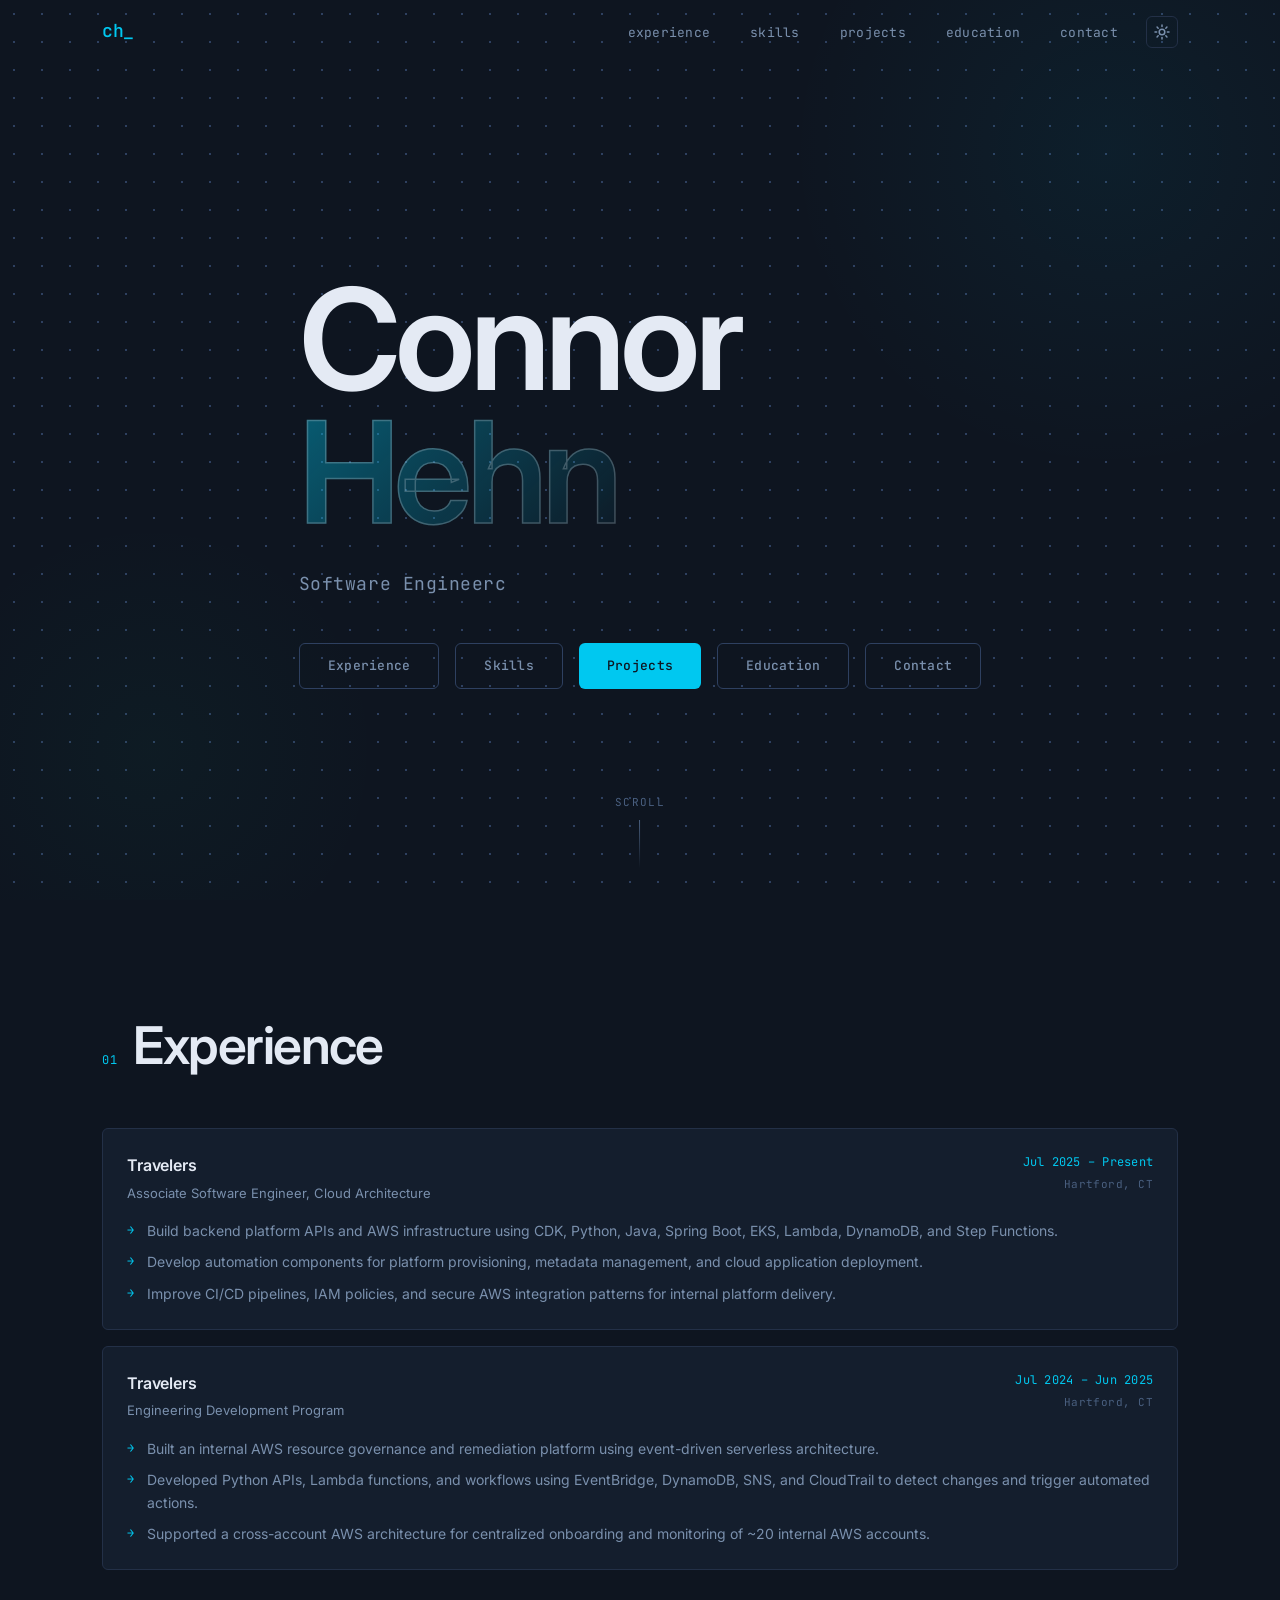
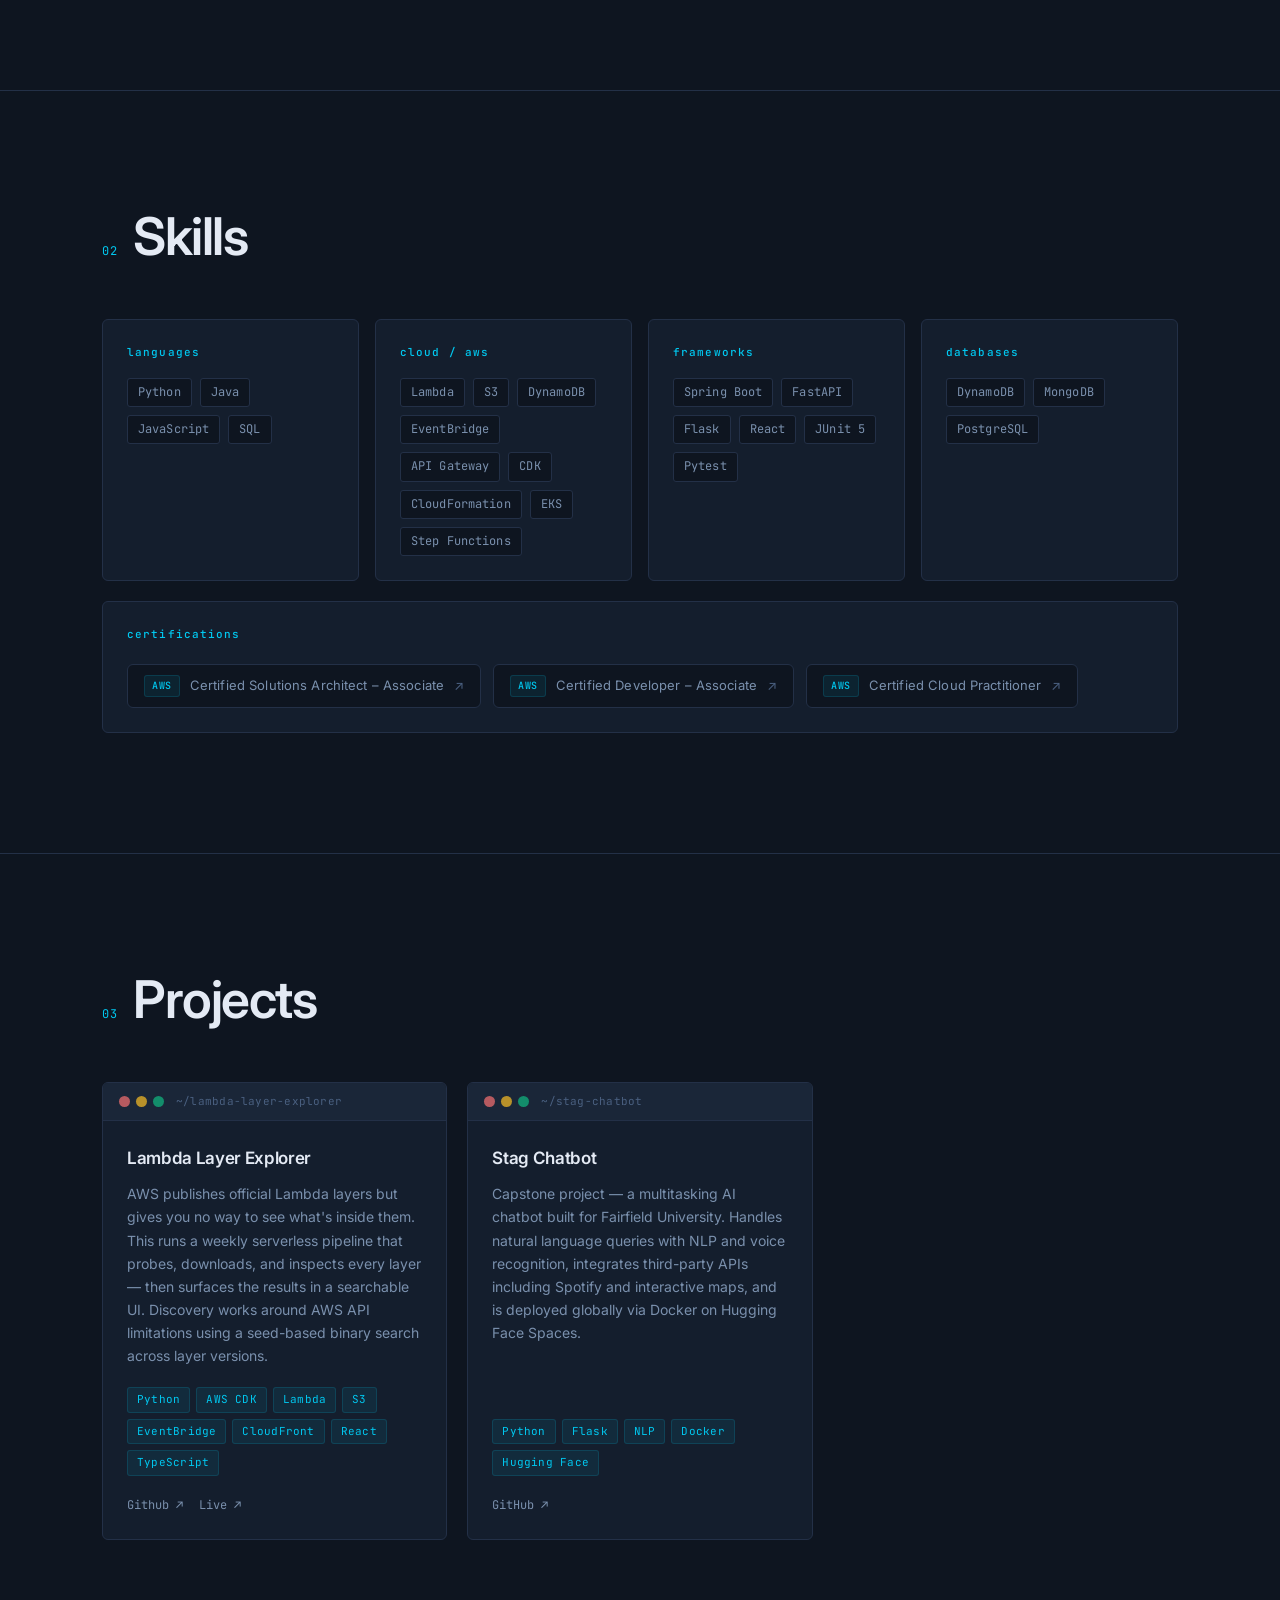
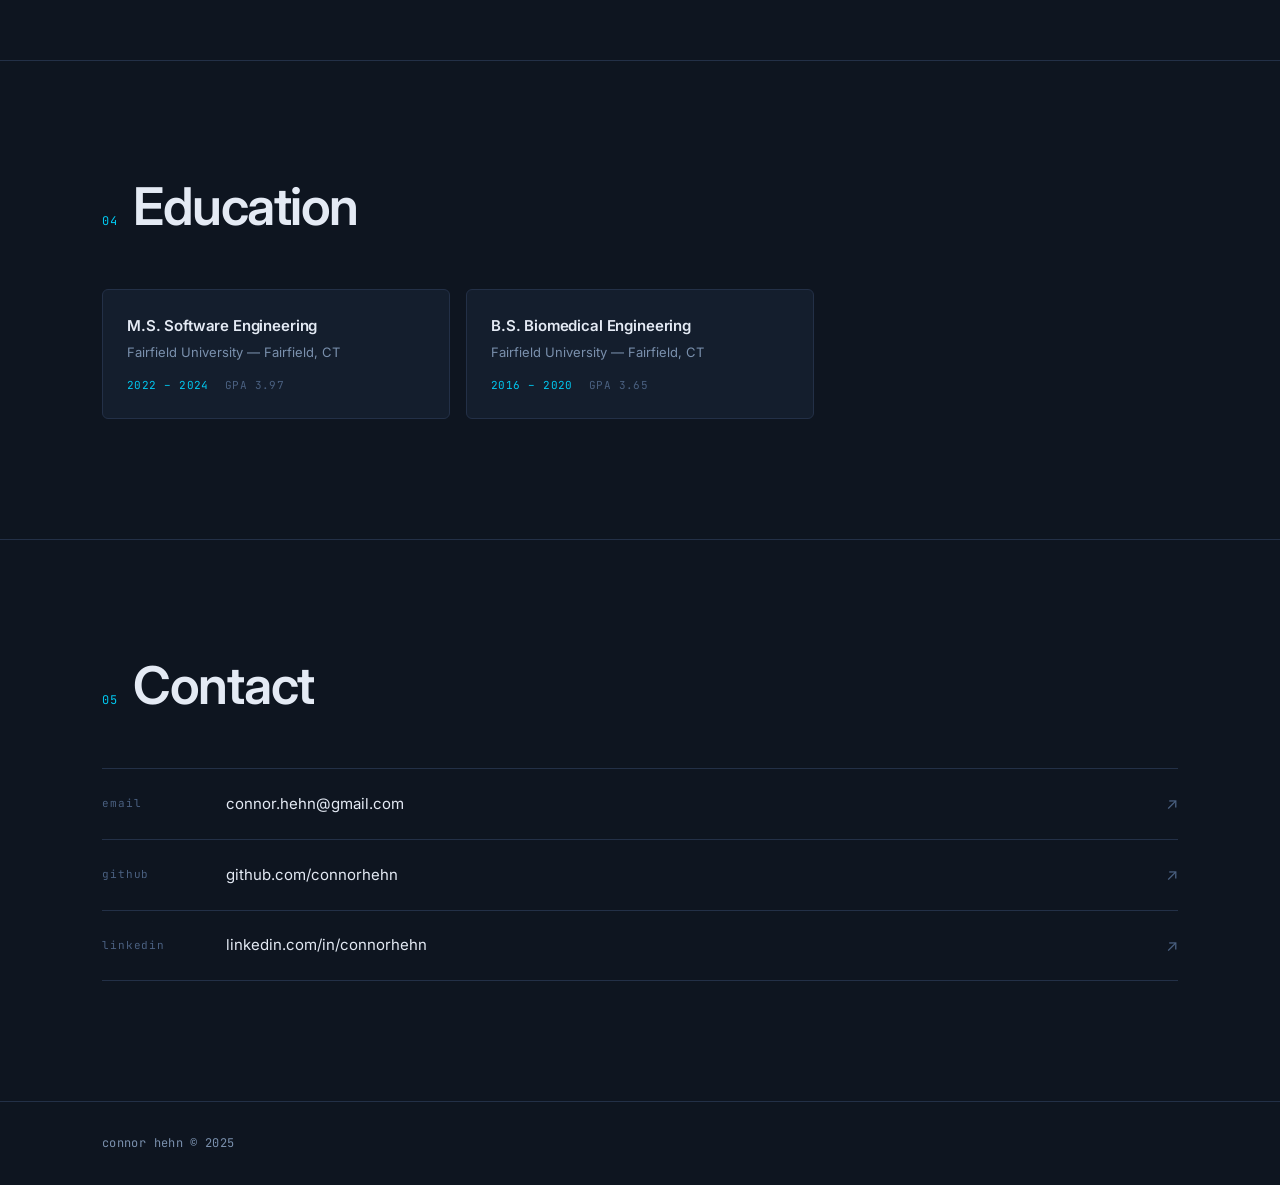
==== commit 994ae61f: "add experience and education sections" ====
--- a/index.html
+++ b/index.html
@@ -18,11 +18,13 @@
   <!-- NAV -->
   <nav id="nav">
     <div class="nav-inner">
-      <a href="#" class="nav-logo" aria-label="Home">ch<span class="cursor-blink">_</span></a>
+      <a class="nav-logo" aria-label="Home">ch<span class="cursor-blink">_</span></a>
       <div class="nav-right">
         <ul class="nav-links">
+          <li><a href="#experience" data-nav="experience">experience</a></li>
           <li><a href="#skills" data-nav="skills">skills</a></li>
           <li><a href="#projects" data-nav="projects">projects</a></li>
+          <li><a href="#education" data-nav="education">education</a></li>
           <li><a href="#contact" data-nav="contact">contact</a></li>
         </ul>
         <button id="theme-toggle" class="theme-toggle" aria-label="Switch to light mode">
@@ -59,8 +61,10 @@
       </h1>
       <p class="hero-tagline" id="scramble-text" aria-label="Software Engineer."></p>
       <div class="hero-cta">
+        <a href="#experience" class="btn btn-ghost">Experience</a>
         <a href="#skills" class="btn btn-ghost">Skills</a>
         <a href="#projects" class="btn btn-primary">Projects</a>
+        <a href="#education" class="btn btn-ghost">Education</a>
         <a href="#contact" class="btn btn-ghost">Contact</a>
       </div>
     </div>
@@ -70,11 +74,60 @@
     </div>
   </section>
 
+  <!-- EXPERIENCE -->
+  <section id="experience" class="section">
+    <div class="container">
+      <div class="section-header reveal">
+        <span class="section-num mono">01</span>
+        <h2>Experience</h2>
+      </div>
+      <div class="exp-list">
+
+        <div class="exp-item reveal">
+          <div class="exp-header">
+            <div class="exp-left">
+              <span class="exp-company">Travelers</span>
+              <span class="exp-role">Associate Software Engineer, Cloud Architecture</span>
+            </div>
+            <div class="exp-right">
+              <span class="exp-dates mono">Jul 2025 – Present</span>
+              <span class="exp-location mono">Hartford, CT</span>
+            </div>
+          </div>
+          <ul class="exp-bullets">
+            <li>Build backend platform APIs and AWS infrastructure using CDK, Python, Java, Spring Boot, EKS, Lambda, DynamoDB, and Step Functions.</li>
+            <li>Develop automation components for platform provisioning, metadata management, and cloud application deployment.</li>
+            <li>Improve CI/CD pipelines, IAM policies, and secure AWS integration patterns for internal platform delivery.</li>
+          </ul>
+        </div>
+
+        <div class="exp-item reveal">
+          <div class="exp-header">
+            <div class="exp-left">
+              <span class="exp-company">Travelers</span>
+              <span class="exp-role">Engineering Development Program</span>
+            </div>
+            <div class="exp-right">
+              <span class="exp-dates mono">Jul 2024 – Jun 2025</span>
+              <span class="exp-location mono">Hartford, CT</span>
+            </div>
+          </div>
+          <ul class="exp-bullets">
+            <li>Built an internal AWS resource governance and remediation platform using event-driven serverless architecture.</li>
+            <li>Developed Python APIs, Lambda functions, and workflows using EventBridge, DynamoDB, SNS, and CloudTrail to detect changes and trigger automated actions.</li>
+            <li>Supported a cross-account AWS architecture for centralized onboarding and monitoring of ~20 internal AWS accounts.</li>
+          </ul>
+        </div>
+
+      </div>
+    </div>
+  </section>
+
   <!-- SKILLS -->
   <section id="skills" class="section">
     <div class="container">
       <div class="section-header reveal">
-        <span class="section-num mono">01</span>
+        <span class="section-num mono">02</span>
         <h2>Skills</h2>
       </div>
       <div class="skills-grid">
@@ -158,7 +211,7 @@
   <section id="projects" class="section">
     <div class="container">
       <div class="section-header reveal">
-        <span class="section-num mono">02</span>
+        <span class="section-num mono">03</span>
         <h2>Projects</h2>
       </div>
       <div class="projects-grid">
@@ -222,11 +275,42 @@
     </div>
   </section>
 
+  <!-- EDUCATION -->
+  <section id="education" class="section">
+    <div class="container">
+      <div class="section-header reveal">
+        <span class="section-num mono">04</span>
+        <h2>Education</h2>
+      </div>
+      <div class="edu-grid">
+
+        <div class="edu-item reveal">
+          <p class="edu-degree">M.S. Software Engineering</p>
+          <p class="edu-school">Fairfield University — Fairfield, CT</p>
+          <div class="edu-meta">
+            <span class="edu-dates mono">2022 – 2024</span>
+            <span class="edu-gpa mono">GPA 3.97</span>
+          </div>
+        </div>
+
+        <div class="edu-item reveal">
+          <p class="edu-degree">B.S. Biomedical Engineering</p>
+          <p class="edu-school">Fairfield University — Fairfield, CT</p>
+          <div class="edu-meta">
+            <span class="edu-dates mono">2016 – 2020</span>
+            <span class="edu-gpa mono">GPA 3.65</span>
+          </div>
+        </div>
+
+      </div>
+    </div>
+  </section>
+
   <!-- CONTACT -->
   <section id="contact" class="section">
     <div class="container">
       <div class="section-header reveal">
-        <span class="section-num mono">03</span>
+        <span class="section-num mono">05</span>
         <h2>Contact</h2>
       </div>
       <div class="contact-list reveal">
--- a/css/style.css
+++ b/css/style.css
@@ -403,6 +403,154 @@
 .reveal:nth-child(4) { transition-delay: 0.24s; }
 
 /* ==========================================================================
+   Experience
+   ========================================================================== */
+
+.exp-list {
+  display: flex;
+  flex-direction: column;
+  gap: 16px;
+}
+
+.exp-item {
+  padding: 24px;
+  background: var(--bg-surface);
+  border: 1px solid var(--border);
+  border-radius: var(--radius);
+  transition: border-color 0.2s ease;
+}
+
+.exp-item:hover {
+  border-color: var(--border-light);
+}
+
+.exp-header {
+  display: flex;
+  justify-content: space-between;
+  align-items: flex-start;
+  gap: 16px;
+  margin-bottom: 16px;
+  flex-wrap: wrap;
+}
+
+.exp-left {
+  display: flex;
+  flex-direction: column;
+  gap: 4px;
+}
+
+.exp-company {
+  font-size: 16px;
+  font-weight: 600;
+  color: var(--text);
+  letter-spacing: -0.01em;
+}
+
+.exp-role {
+  font-size: 13px;
+  color: var(--text-muted);
+}
+
+.exp-right {
+  display: flex;
+  flex-direction: column;
+  align-items: flex-end;
+  gap: 4px;
+  flex-shrink: 0;
+}
+
+.exp-dates {
+  font-size: 12px;
+  color: var(--accent);
+  letter-spacing: 0.02em;
+}
+
+.exp-location {
+  font-size: 11px;
+  color: var(--text-dim);
+  letter-spacing: 0.04em;
+}
+
+.exp-bullets {
+  list-style: none;
+  display: flex;
+  flex-direction: column;
+  gap: 8px;
+}
+
+.exp-bullets li {
+  font-size: 14px;
+  color: var(--text-muted);
+  line-height: 1.65;
+  padding-left: 20px;
+  position: relative;
+}
+
+.exp-bullets li::before {
+  content: '→';
+  position: absolute;
+  left: 0;
+  color: var(--accent);
+  font-size: 12px;
+  font-family: var(--font-mono);
+  top: 2px;
+}
+
+/* ==========================================================================
+   Education
+   ========================================================================== */
+
+.edu-grid {
+  display: grid;
+  grid-template-columns: repeat(auto-fill, minmax(300px, 1fr));
+  gap: 16px;
+}
+
+.edu-item {
+  padding: 24px;
+  background: var(--bg-surface);
+  border: 1px solid var(--border);
+  border-radius: var(--radius);
+  transition: border-color 0.2s ease;
+}
+
+.edu-item:hover {
+  border-color: var(--border-light);
+}
+
+.edu-degree {
+  font-size: 15px;
+  font-weight: 600;
+  color: var(--text);
+  letter-spacing: -0.01em;
+  margin-bottom: 4px;
+}
+
+.edu-school {
+  font-size: 13px;
+  color: var(--text-muted);
+  margin-bottom: 14px;
+}
+
+.edu-meta {
+  display: flex;
+  gap: 16px;
+  align-items: center;
+}
+
+.edu-dates {
+  font-size: 11px;
+  color: var(--accent);
+  letter-spacing: 0.04em;
+}
+
+.edu-gpa {
+  font-size: 11px;
+  color: var(--text-dim);
+  letter-spacing: 0.04em;
+}
+
+/* ==========================================================================
    Projects
    ========================================================================== */
 
@@ -880,6 +1028,6 @@
 }
 
 /* Smooth theme transition */
-body, #nav, .project-card, .skill-group, .certs-row, .cert-item, .contact-row, footer {
+body, #nav, .project-card, .skill-group, .certs-row, .cert-item, .contact-row, .exp-item, .edu-item, footer {
   transition: background-color 0.25s ease, border-color 0.25s ease, color 0.25s ease;
 }
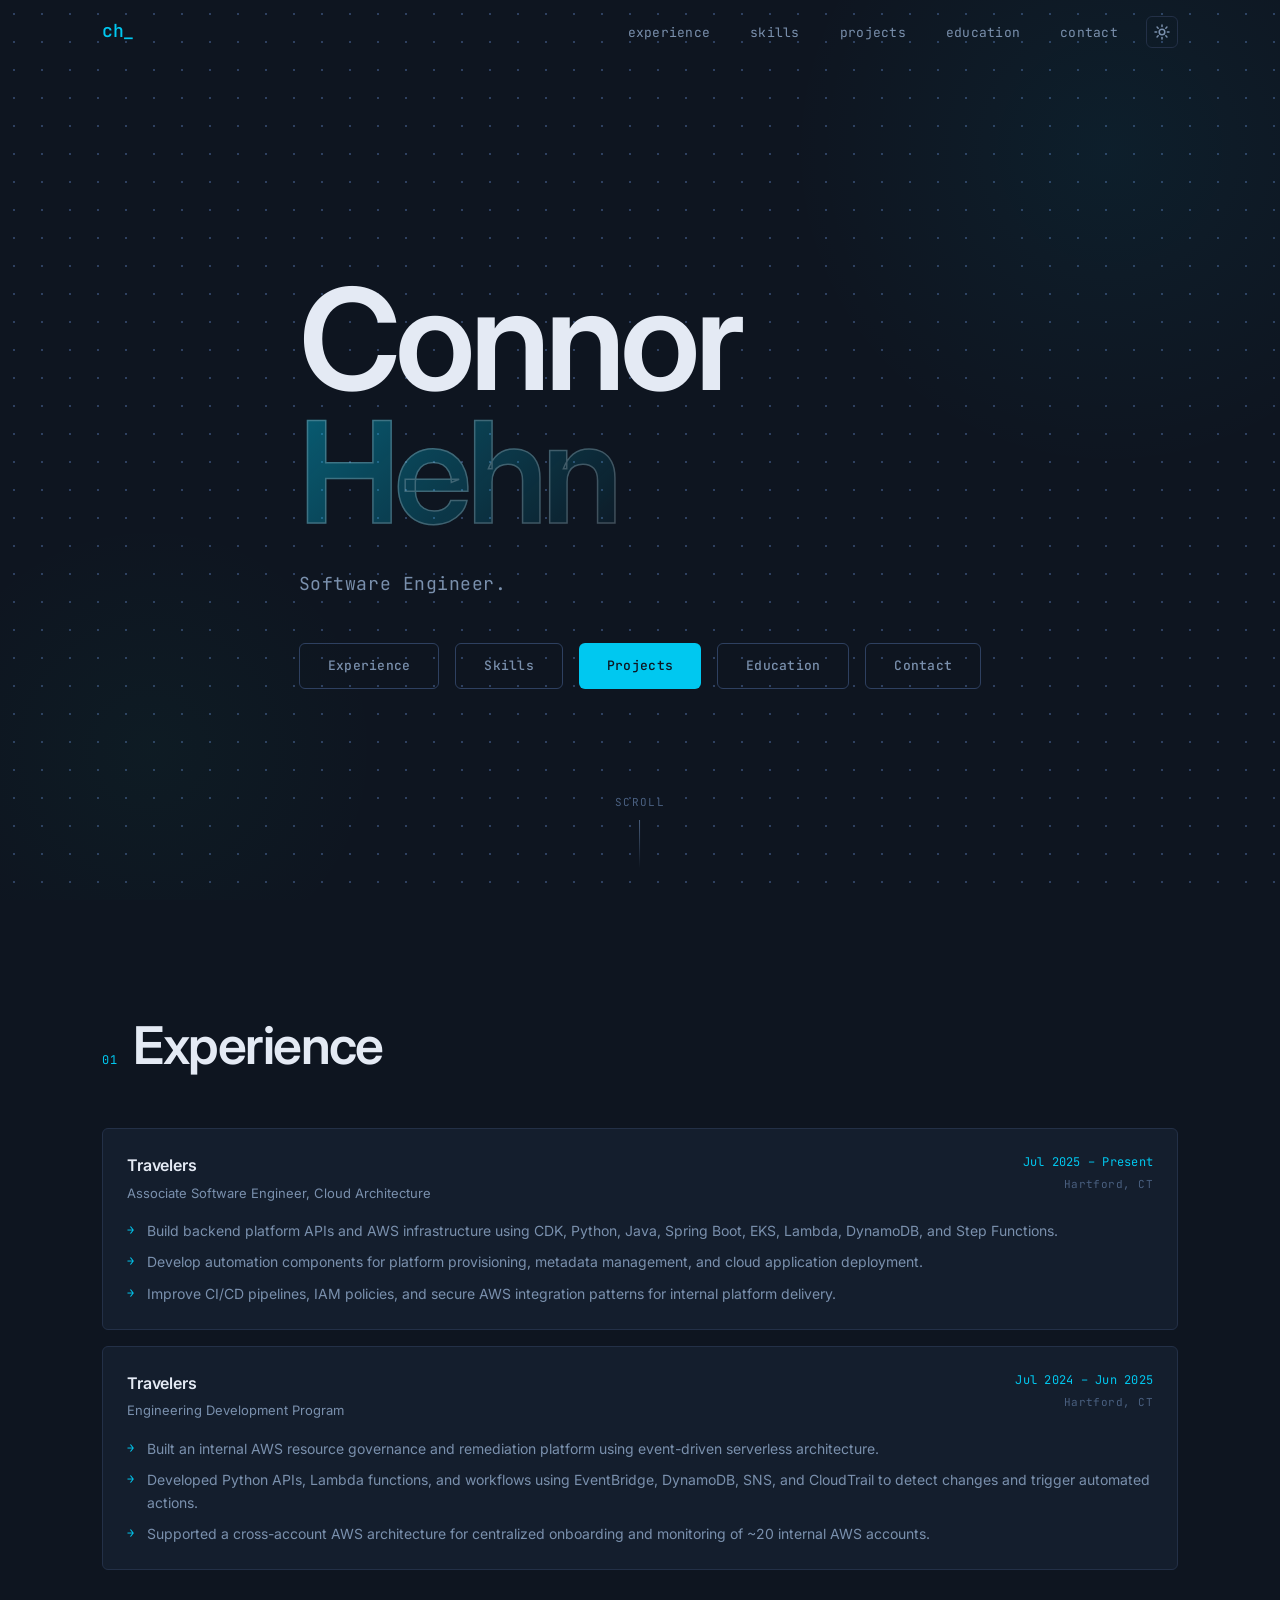
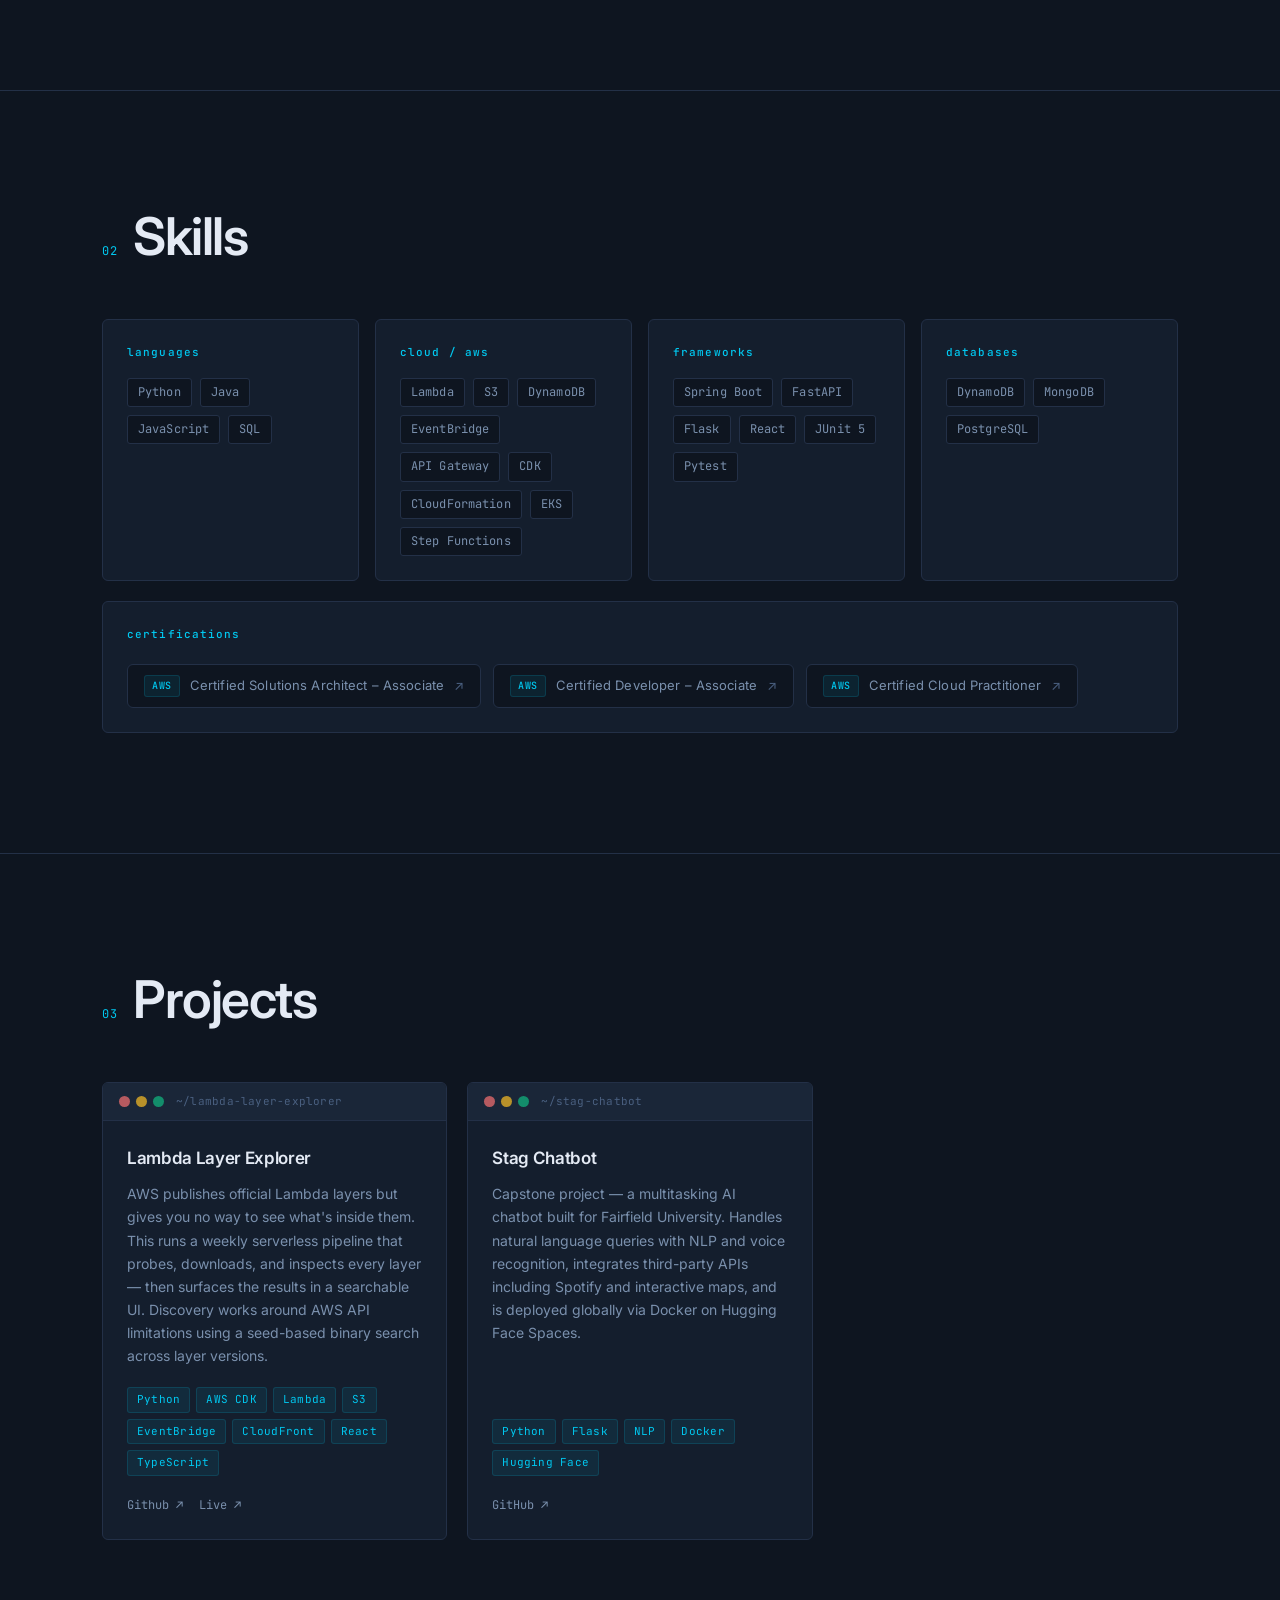
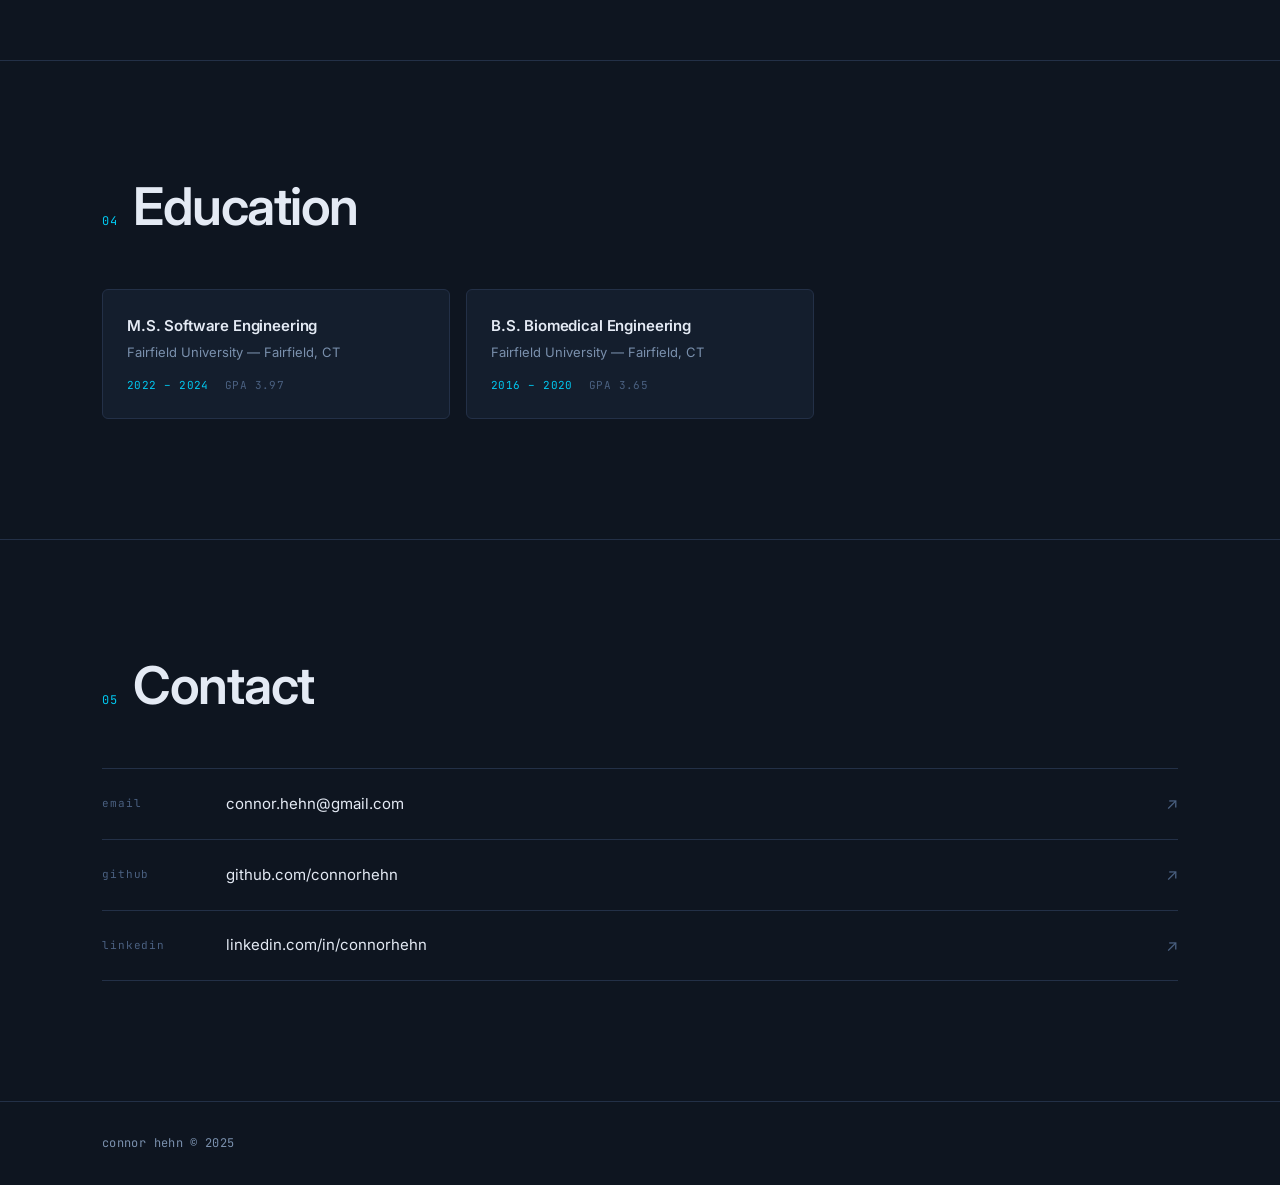
==== commit be359231: "update rotating hero tagline" ====
--- a/index.html
+++ b/index.html
@@ -59,7 +59,7 @@
         <span class="name-solid">Connor</span>
         <span class="name-outline">Hehn</span>
       </h1>
-      <p class="hero-tagline" id="scramble-text" aria-label="Software Engineer."></p>
+      <p class="hero-tagline" id="scramble-text" aria-label="Software Engineer. Backend Developer. Cloud Architect."></p>
       <div class="hero-cta">
         <a href="#experience" class="btn btn-ghost">Experience</a>
         <a href="#skills" class="btn btn-ghost">Skills</a>
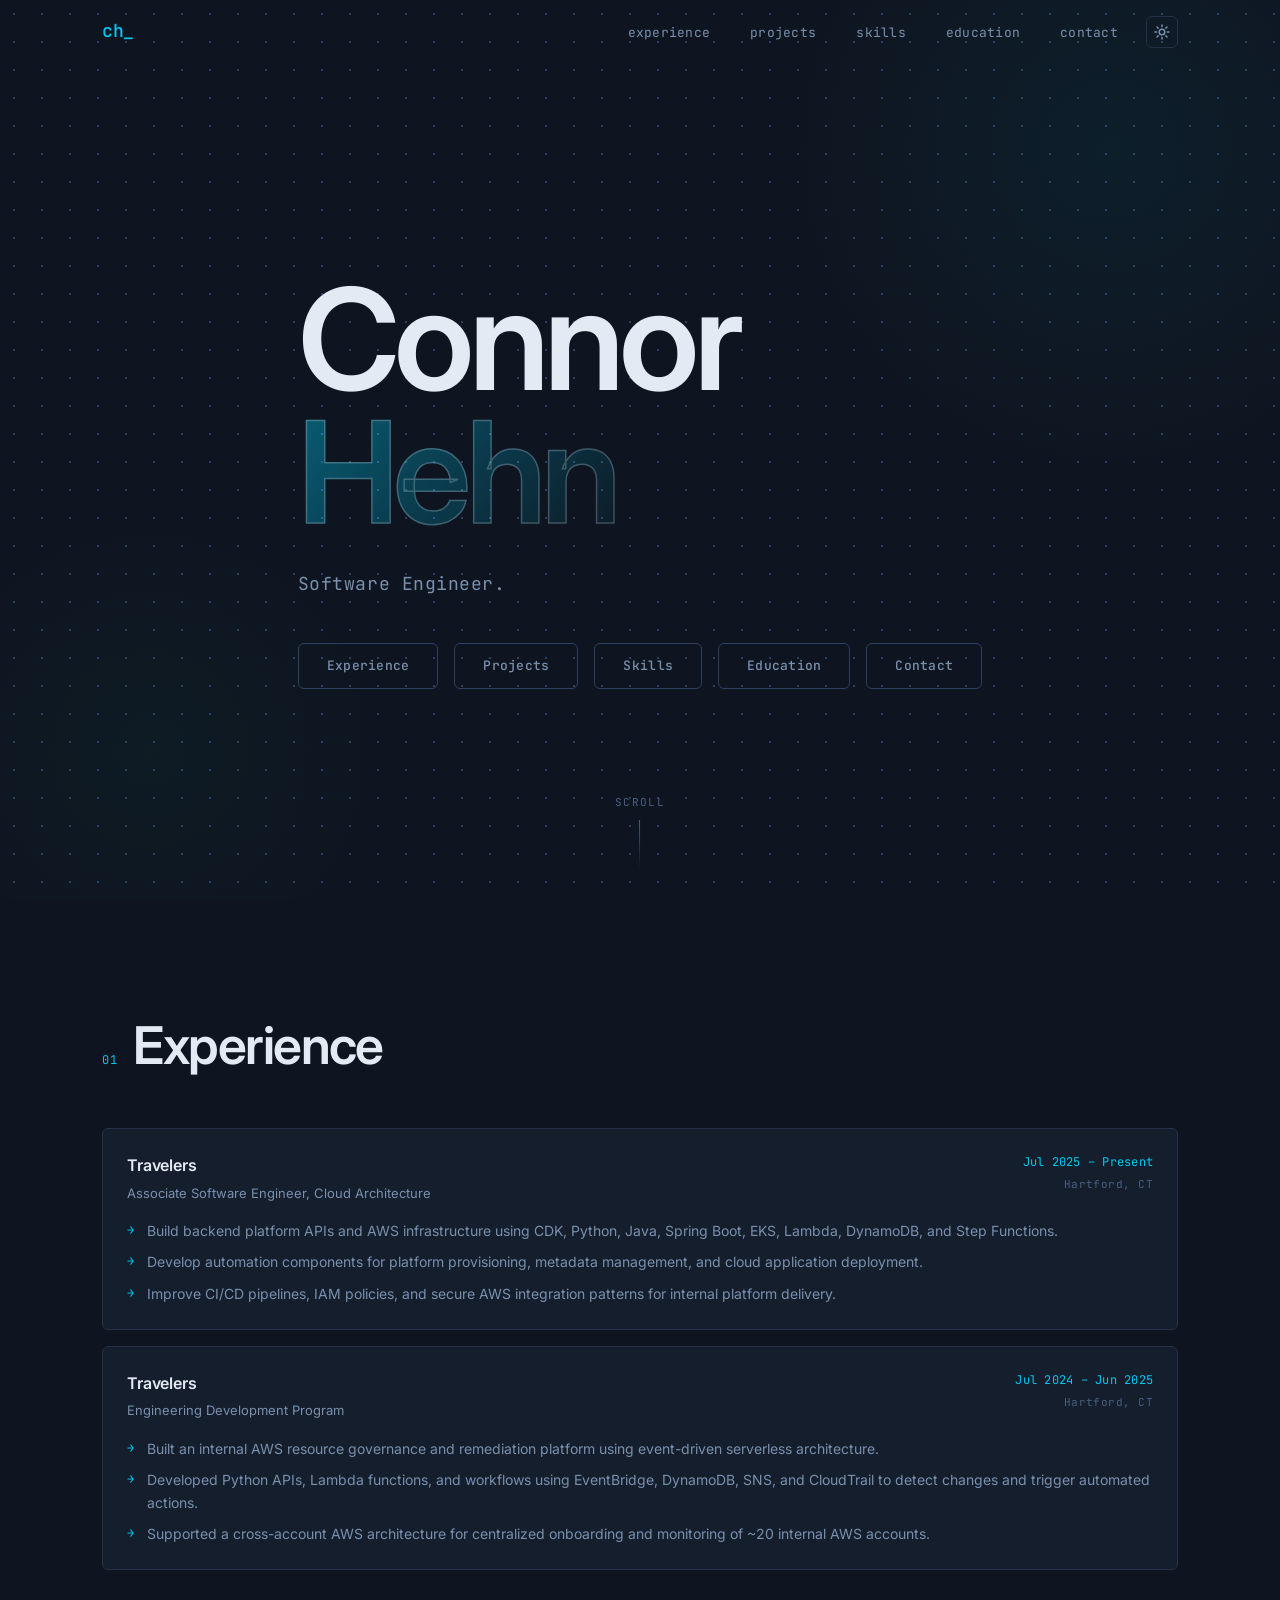
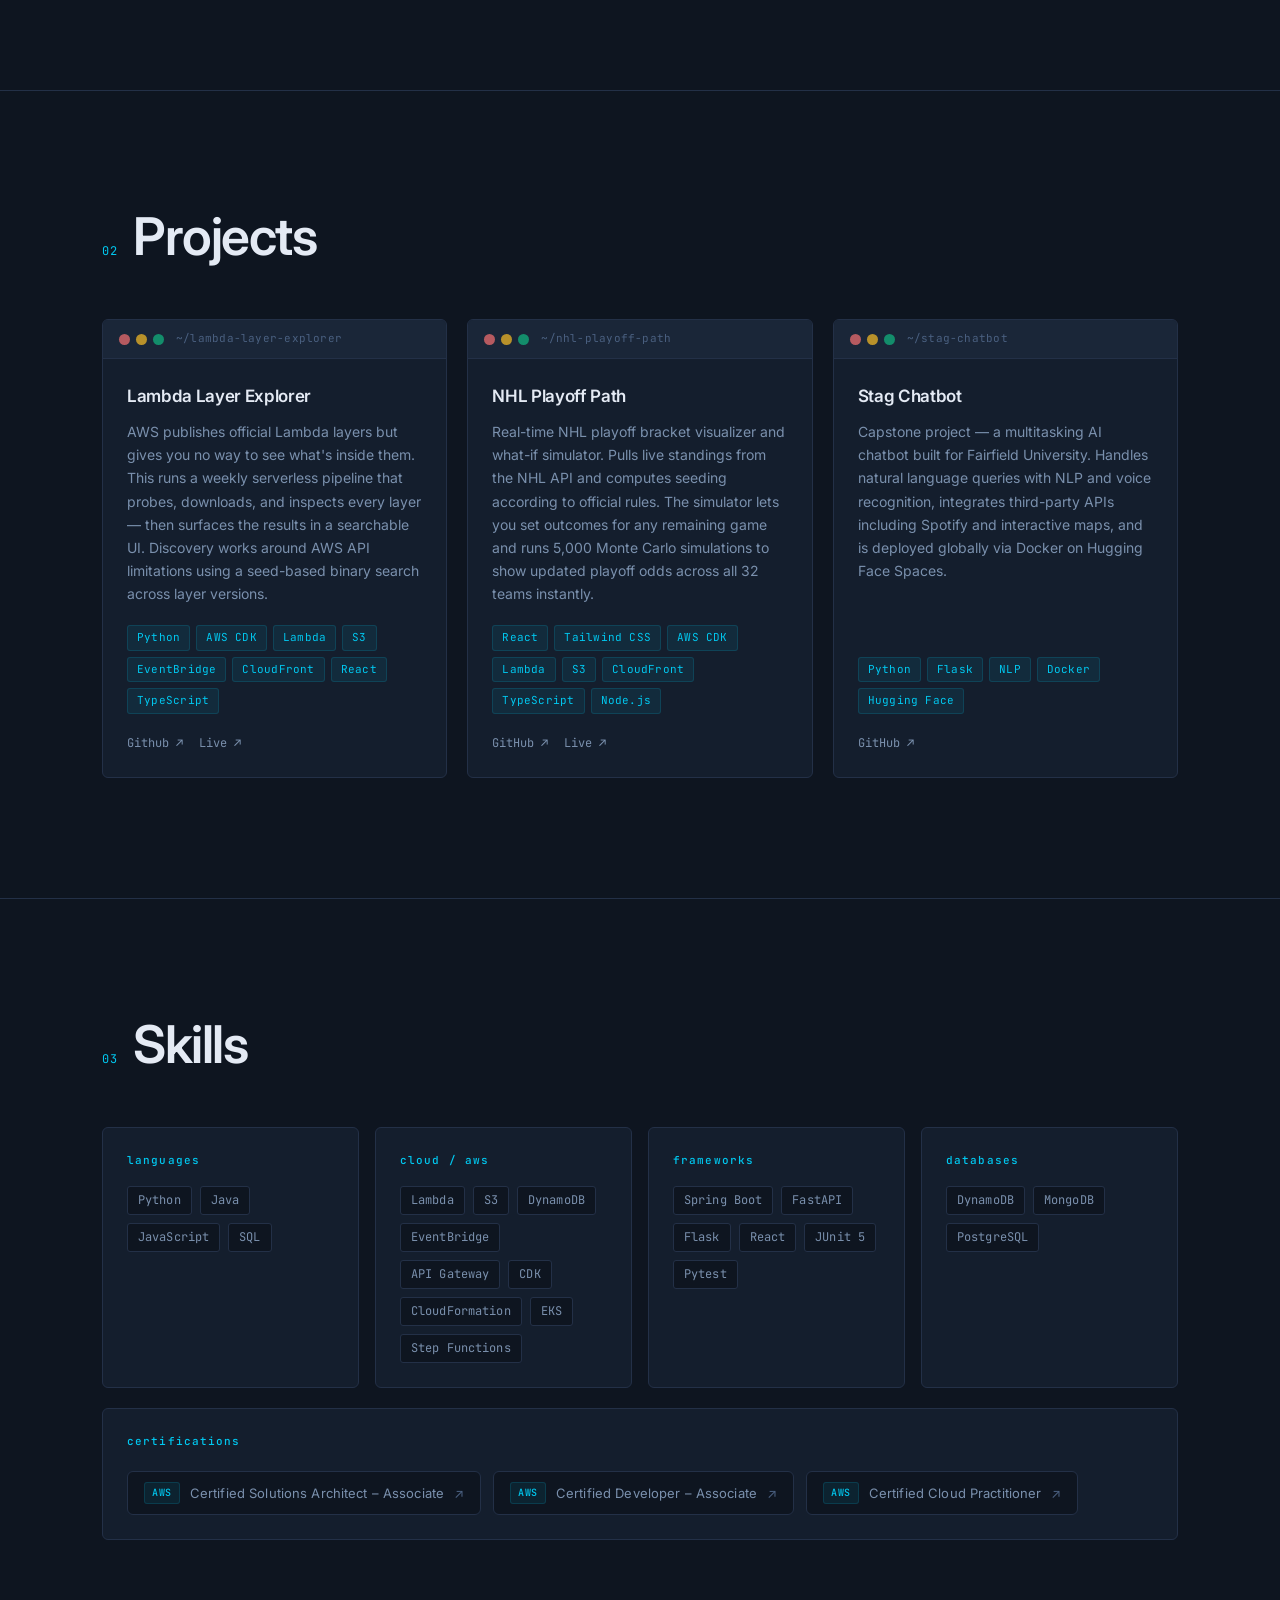
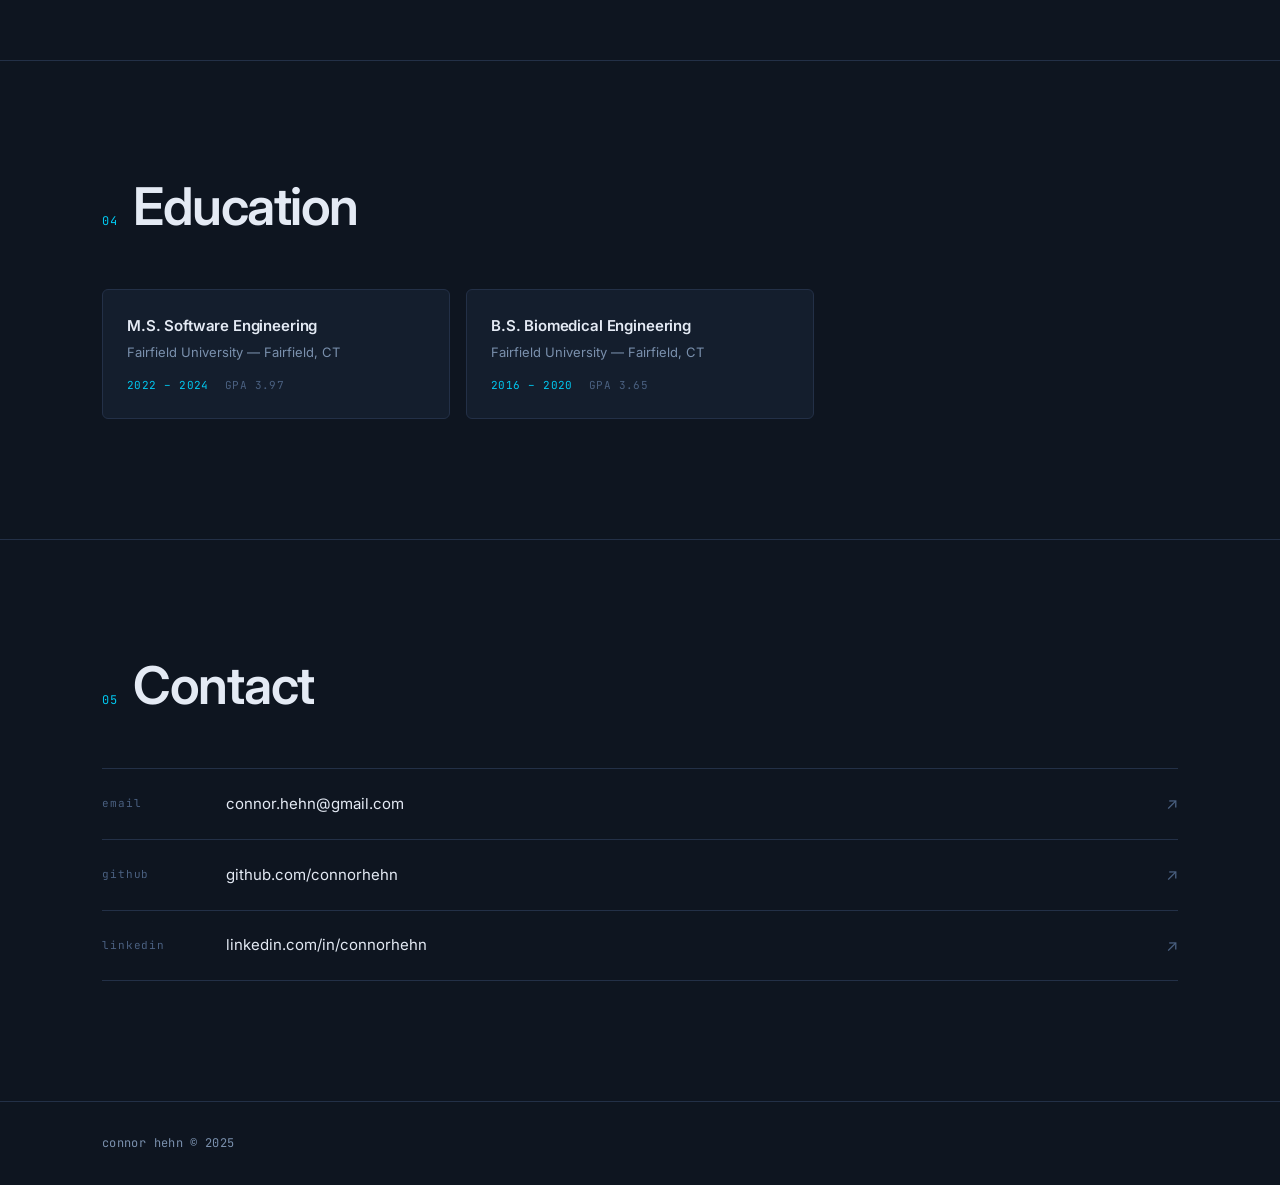
==== commit 48fd3b61: "add nhl-playoff-path project" ====
--- a/index.html
+++ b/index.html
@@ -22,8 +22,8 @@
       <div class="nav-right">
         <ul class="nav-links">
           <li><a href="#experience" data-nav="experience">experience</a></li>
+          <li><a href="#projects" data-nav="projects">projects</a></li>
           <li><a href="#skills" data-nav="skills">skills</a></li>
-          <li><a href="#projects" data-nav="projects">projects</a></li>
           <li><a href="#education" data-nav="education">education</a></li>
           <li><a href="#contact" data-nav="contact">contact</a></li>
         </ul>
@@ -45,7 +45,21 @@
             <path d="M13.5 10A6 6 0 1 1 6 2.5a4.5 4.5 0 0 0 7.5 7.5z"/>
           </svg>
         </button>
-      </div>
+        <button class="nav-hamburger" id="nav-hamburger" aria-label="Open menu" aria-expanded="false">
+          <span></span>
+          <span></span>
+          <span></span>
+        </button>
+      </div>
+    </div>
+    <div class="nav-mobile-menu" id="nav-mobile-menu">
+      <ul>
+        <li><a href="#experience" data-nav="experience">experience</a></li>
+        <li><a href="#projects" data-nav="projects">projects</a></li>
+        <li><a href="#skills" data-nav="skills">skills</a></li>
+        <li><a href="#education" data-nav="education">education</a></li>
+        <li><a href="#contact" data-nav="contact">contact</a></li>
+      </ul>
     </div>
   </nav>
 
@@ -62,8 +76,8 @@
       <p class="hero-tagline" id="scramble-text" aria-label="Software Engineer. Backend Developer. Cloud Architect."></p>
       <div class="hero-cta">
         <a href="#experience" class="btn btn-ghost">Experience</a>
+        <a href="#projects" class="btn btn-ghost">Projects</a>
         <a href="#skills" class="btn btn-ghost">Skills</a>
-        <a href="#projects" class="btn btn-primary">Projects</a>
         <a href="#education" class="btn btn-ghost">Education</a>
         <a href="#contact" class="btn btn-ghost">Contact</a>
       </div>
@@ -123,11 +137,108 @@
     </div>
   </section>
 
+  <!-- PROJECTS -->
+  <section id="projects" class="section">
+    <div class="container">
+      <div class="section-header reveal">
+        <span class="section-num mono">02</span>
+        <h2>Projects</h2>
+      </div>
+      <div class="projects-grid">
+
+        <article class="project-card reveal">
+          <div class="terminal-bar">
+            <div class="terminal-dots">
+              <span class="dot dot-red"></span>
+              <span class="dot dot-yellow"></span>
+              <span class="dot dot-green"></span>
+            </div>
+            <span class="terminal-path mono">~/lambda-layer-explorer</span>
+          </div>
+          <div class="card-body">
+            <h3>Lambda Layer Explorer</h3>
+            <p>AWS publishes official Lambda layers but gives you no way to see what's inside them. This runs a weekly serverless pipeline that probes, downloads, and inspects every layer — then surfaces the results in a searchable UI. Discovery works around AWS API limitations using a seed-based binary search across layer versions.</p>
+            <div class="tech-tags">
+              <span>Python</span>
+              <span>AWS CDK</span>
+              <span>Lambda</span>
+              <span>S3</span>
+              <span>EventBridge</span>
+              <span>CloudFront</span>
+              <span>React</span>
+              <span>TypeScript</span>
+            </div>
+            <div class="card-links">
+              <!-- <a href="#" class="link-arrow">GitHub ↗</a> -->
+              <a href="https://github.com/connorhehn/LambdaLayerExplorer" target="_blank" rel="noopener noreferrer" class="link-arrow">Github ↗</a>
+              <a href="https://lambda-layer-explorer.com" target="_blank" rel="noopener noreferrer" class="link-arrow">Live ↗</a>
+            </div>
+          </div>
+        </article>
+
+        <article class="project-card reveal">
+          <div class="terminal-bar">
+            <div class="terminal-dots">
+              <span class="dot dot-red"></span>
+              <span class="dot dot-yellow"></span>
+              <span class="dot dot-green"></span>
+            </div>
+            <span class="terminal-path mono">~/nhl-playoff-path</span>
+          </div>
+          <div class="card-body">
+            <h3>NHL Playoff Path</h3>
+            <p>Real-time NHL playoff bracket visualizer and what-if simulator. Pulls live standings from the NHL API and computes seeding according to official rules. The simulator lets you set outcomes for any remaining game and runs 5,000 Monte Carlo simulations to show updated playoff odds across all 32 teams instantly.</p>
+            <div class="tech-tags">
+              <span>React</span>
+              <span>Tailwind CSS</span>
+              <span>AWS CDK</span>
+              <span>Lambda</span>
+              <span>S3</span>
+              <span>CloudFront</span>
+              <span>TypeScript</span>
+              <span>Node.js</span>
+            </div>
+            <div class="card-links">
+              <a href="https://github.com/connorhehn/NHL-Playoff-Path" target="_blank" rel="noopener noreferrer" class="link-arrow">GitHub ↗</a>
+              <a href="https://nhlplayoffpath.com" target="_blank" rel="noopener noreferrer" class="link-arrow">Live ↗</a>
+            </div>
+          </div>
+        </article>
+
+        <article class="project-card reveal">
+          <div class="terminal-bar">
+            <div class="terminal-dots">
+              <span class="dot dot-red"></span>
+              <span class="dot dot-yellow"></span>
+              <span class="dot dot-green"></span>
+            </div>
+            <span class="terminal-path mono">~/stag-chatbot</span>
+          </div>
+          <div class="card-body">
+            <h3>Stag Chatbot</h3>
+            <p>Capstone project — a multitasking AI chatbot built for Fairfield University. Handles natural language queries with NLP and voice recognition, integrates third-party APIs including Spotify and interactive maps, and is deployed globally via Docker on Hugging Face Spaces.</p>
+            <div class="tech-tags">
+              <span>Python</span>
+              <span>Flask</span>
+              <span>NLP</span>
+              <span>Docker</span>
+              <span>Hugging Face</span>
+            </div>
+            <div class="card-links">
+              <a href="https://github.com/connorhehn/CapstoneProject" target="_blank" rel="noopener noreferrer" class="link-arrow">GitHub ↗</a>
+            </div>
+          </div>
+        </article>
+
+      </div>
+    </div>
+  </section>
+
   <!-- SKILLS -->
   <section id="skills" class="section">
     <div class="container">
       <div class="section-header reveal">
-        <span class="section-num mono">02</span>
+        <span class="section-num mono">03</span>
         <h2>Skills</h2>
       </div>
       <div class="skills-grid">
@@ -207,74 +318,6 @@
     </div>
   </section>
 
-  <!-- PROJECTS -->
-  <section id="projects" class="section">
-    <div class="container">
-      <div class="section-header reveal">
-        <span class="section-num mono">03</span>
-        <h2>Projects</h2>
-      </div>
-      <div class="projects-grid">
-
-        <article class="project-card reveal">
-          <div class="terminal-bar">
-            <div class="terminal-dots">
-              <span class="dot dot-red"></span>
-              <span class="dot dot-yellow"></span>
-              <span class="dot dot-green"></span>
-            </div>
-            <span class="terminal-path mono">~/lambda-layer-explorer</span>
-          </div>
-          <div class="card-body">
-            <h3>Lambda Layer Explorer</h3>
-            <p>AWS publishes official Lambda layers but gives you no way to see what's inside them. This runs a weekly serverless pipeline that probes, downloads, and inspects every layer — then surfaces the results in a searchable UI. Discovery works around AWS API limitations using a seed-based binary search across layer versions.</p>
-            <div class="tech-tags">
-              <span>Python</span>
-              <span>AWS CDK</span>
-              <span>Lambda</span>
-              <span>S3</span>
-              <span>EventBridge</span>
-              <span>CloudFront</span>
-              <span>React</span>
-              <span>TypeScript</span>
-            </div>
-            <div class="card-links">
-              <!-- <a href="#" class="link-arrow">GitHub ↗</a> -->
-              <a href="https://github.com/connorhehn/LambdaLayerExplorer" target="_blank" rel="noopener noreferrer" class="link-arrow">Github ↗</a>
-              <a href="https://lambda-layer-explorer.com" target="_blank" rel="noopener noreferrer" class="link-arrow">Live ↗</a>
-            </div>
-          </div>
-        </article>
-
-        <article class="project-card reveal">
-          <div class="terminal-bar">
-            <div class="terminal-dots">
-              <span class="dot dot-red"></span>
-              <span class="dot dot-yellow"></span>
-              <span class="dot dot-green"></span>
-            </div>
-            <span class="terminal-path mono">~/stag-chatbot</span>
-          </div>
-          <div class="card-body">
-            <h3>Stag Chatbot</h3>
-            <p>Capstone project — a multitasking AI chatbot built for Fairfield University. Handles natural language queries with NLP and voice recognition, integrates third-party APIs including Spotify and interactive maps, and is deployed globally via Docker on Hugging Face Spaces.</p>
-            <div class="tech-tags">
-              <span>Python</span>
-              <span>Flask</span>
-              <span>NLP</span>
-              <span>Docker</span>
-              <span>Hugging Face</span>
-            </div>
-            <div class="card-links">
-              <a href="https://github.com/connorhehn/CapstoneProject" target="_blank" rel="noopener noreferrer" class="link-arrow">GitHub ↗</a>
-            </div>
-          </div>
-        </article>
-
-      </div>
-    </div>
-  </section>
-
   <!-- EDUCATION -->
   <section id="education" class="section">
     <div class="container">
--- a/css/style.css
+++ b/css/style.css
@@ -183,6 +183,74 @@
   color: var(--accent);
 }
 
+.nav-hamburger {
+  display: none;
+  flex-direction: column;
+  justify-content: center;
+  gap: 5px;
+  width: 32px;
+  height: 32px;
+  background: none;
+  border: 1px solid var(--border);
+  border-radius: var(--radius);
+  cursor: pointer;
+  padding: 0 6px;
+  color: var(--text-muted);
+  transition: color 0.2s ease, border-color 0.2s ease;
+  flex-shrink: 0;
+}
+
+.nav-hamburger:hover {
+  color: var(--accent);
+  border-color: var(--accent);
+}
+
+.nav-hamburger span {
+  display: block;
+  width: 100%;
+  height: 1.5px;
+  background: currentColor;
+  transition: transform 0.25s ease, opacity 0.25s ease;
+}
+
+#nav.nav-open .nav-hamburger span:nth-child(1) { transform: translateY(6.5px) rotate(45deg); }
+#nav.nav-open .nav-hamburger span:nth-child(2) { opacity: 0; }
+#nav.nav-open .nav-hamburger span:nth-child(3) { transform: translateY(-6.5px) rotate(-45deg); }
+
+.nav-mobile-menu {
+  display: none;
+  border-top: 1px solid var(--border);
+  background: var(--bg);
+  padding: 4px 0 12px;
+}
+
+.nav-mobile-menu ul {
+  display: flex;
+  flex-direction: column;
+  padding: 0 20px;
+  list-style: none;
+}
+
+.nav-mobile-menu a {
+  font-family: var(--font-mono);
+  font-size: 14px;
+  color: var(--text-muted);
+  padding: 14px 0;
+  border-bottom: 1px solid var(--border);
+  display: block;
+  transition: color 0.2s ease;
+  letter-spacing: 0.02em;
+}
+
+.nav-mobile-menu li:last-child a {
+  border-bottom: none;
+}
+
+.nav-mobile-menu a:hover,
+.nav-mobile-menu a.active {
+  color: var(--accent);
+}
+
 /* ==========================================================================
    Hero
    ========================================================================== */
@@ -893,7 +961,15 @@
   }
 
   .nav-links {
-    gap: 24px;
+    display: none;
+  }
+
+  .nav-hamburger {
+    display: flex;
+  }
+
+  #nav.nav-open .nav-mobile-menu {
+    display: block;
   }
 
   .hero-name {
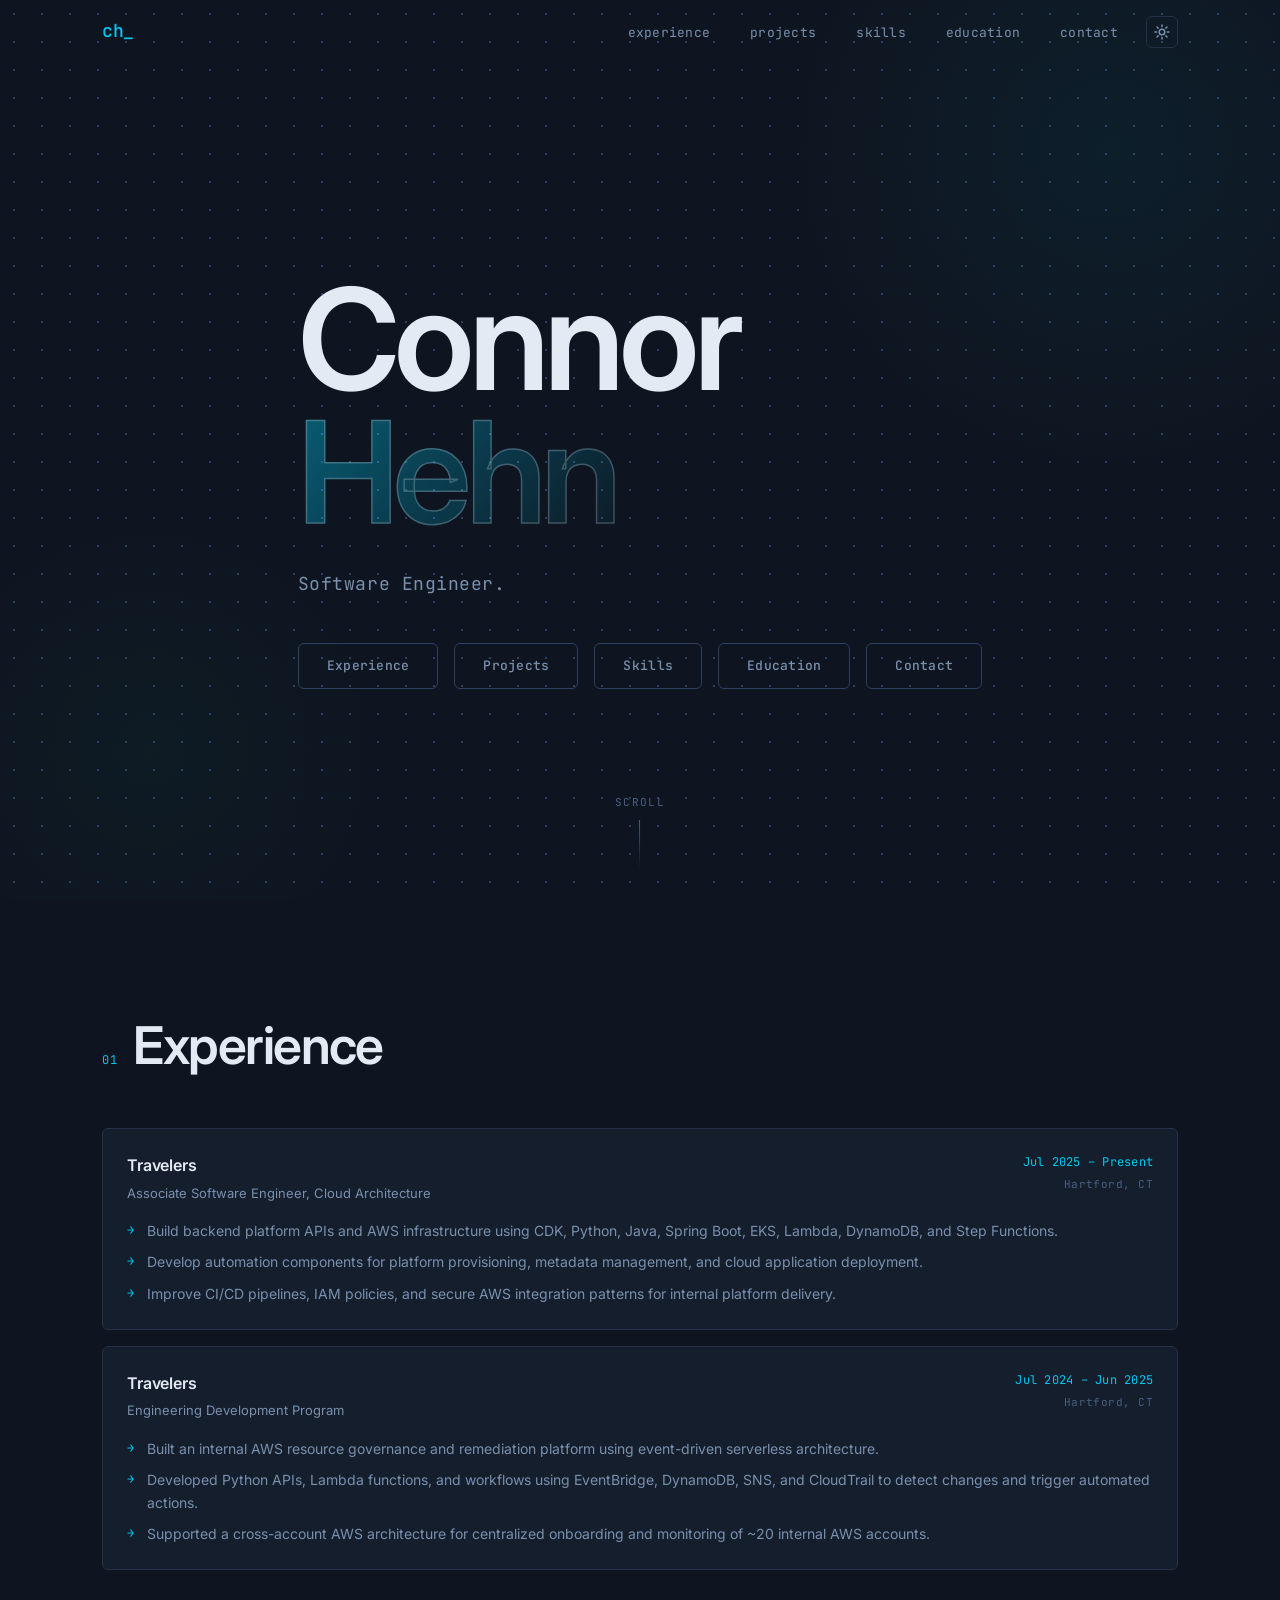
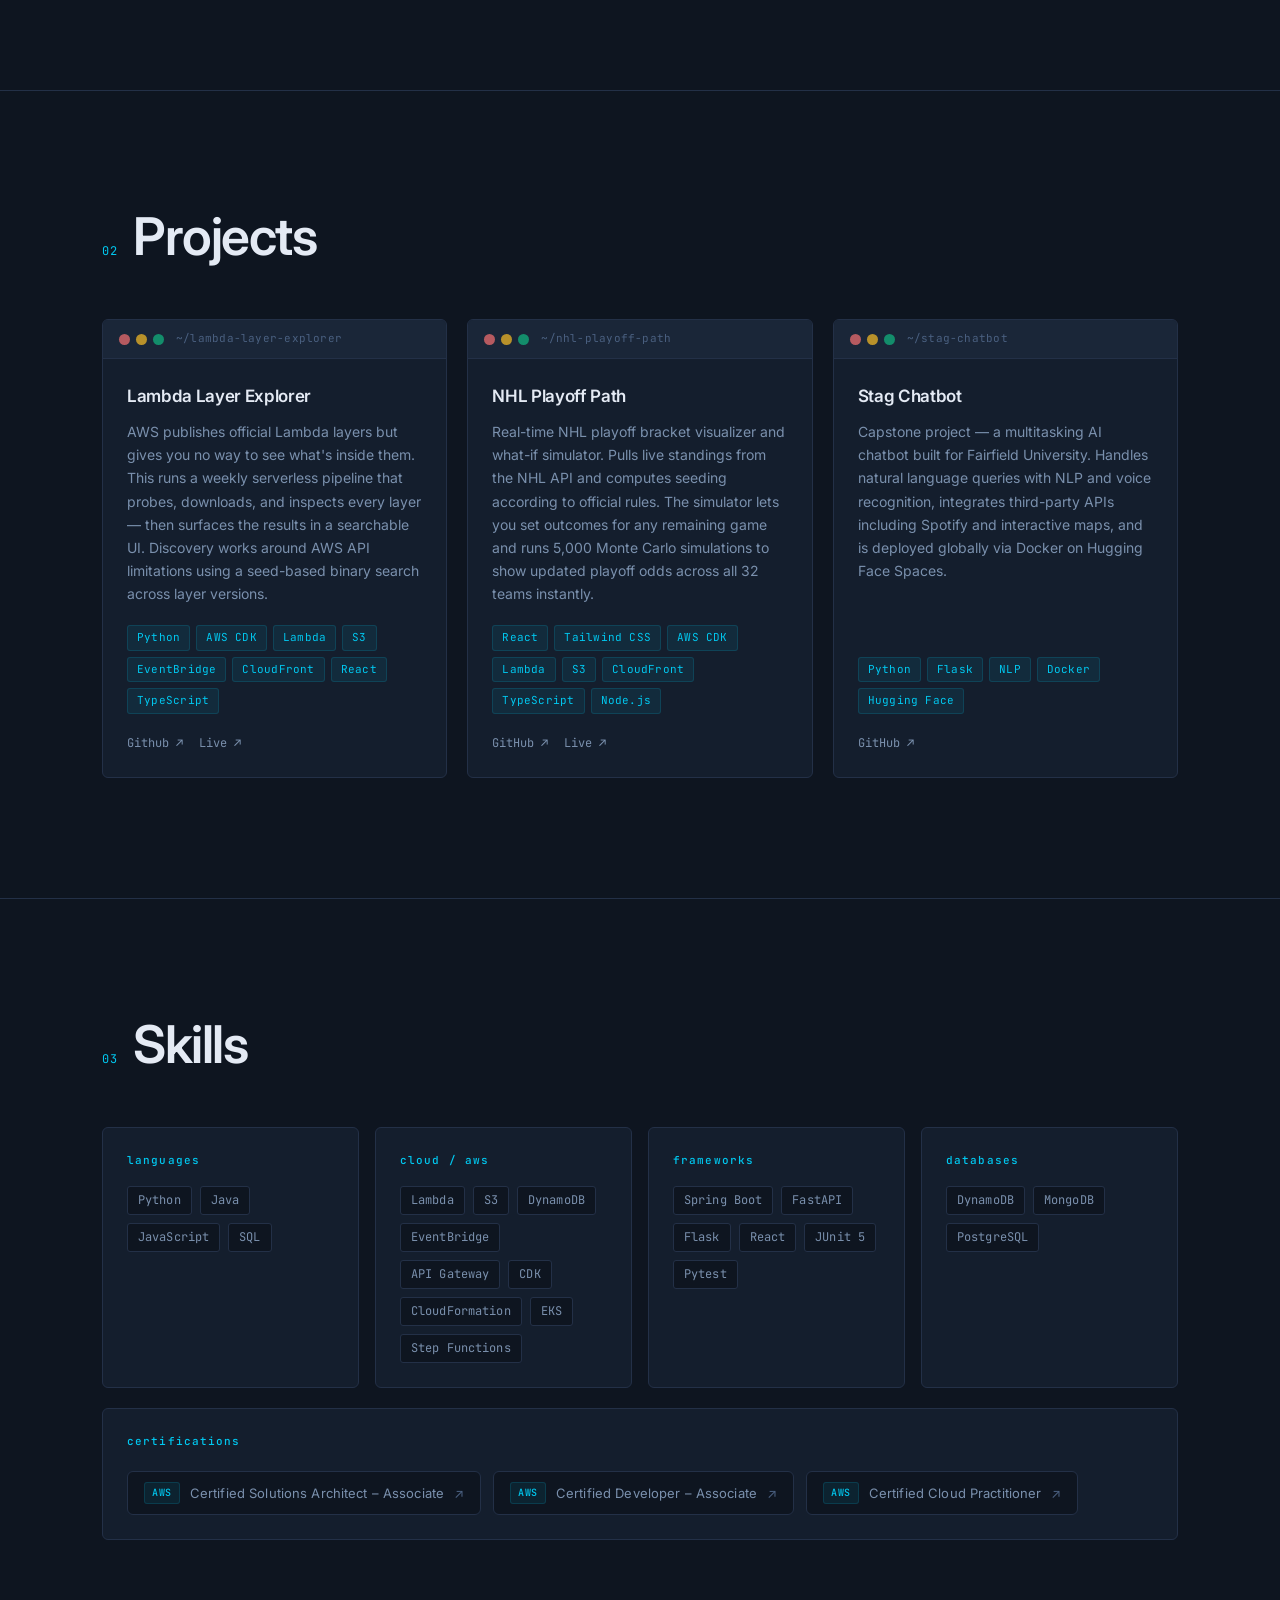
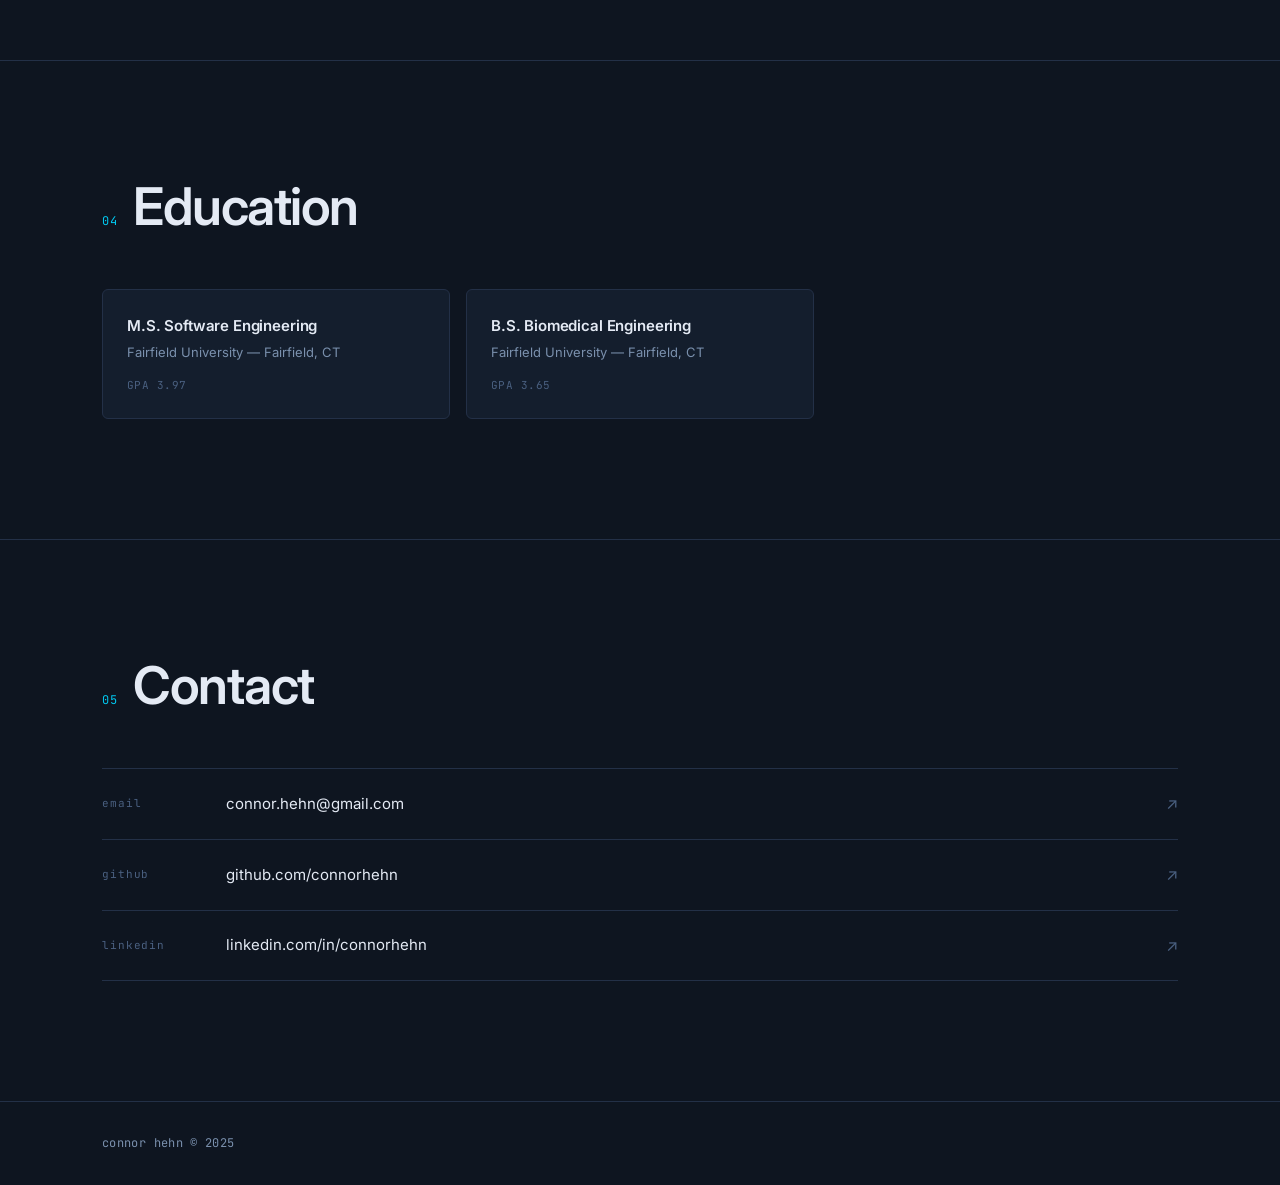
==== commit c1395b20: "remove year" ====
--- a/index.html
+++ b/index.html
@@ -331,7 +331,6 @@
           <p class="edu-degree">M.S. Software Engineering</p>
           <p class="edu-school">Fairfield University — Fairfield, CT</p>
           <div class="edu-meta">
-            <span class="edu-dates mono">2022 – 2024</span>
             <span class="edu-gpa mono">GPA 3.97</span>
           </div>
         </div>
@@ -340,7 +339,6 @@
           <p class="edu-degree">B.S. Biomedical Engineering</p>
           <p class="edu-school">Fairfield University — Fairfield, CT</p>
           <div class="edu-meta">
-            <span class="edu-dates mono">2016 – 2020</span>
             <span class="edu-gpa mono">GPA 3.65</span>
           </div>
         </div>
